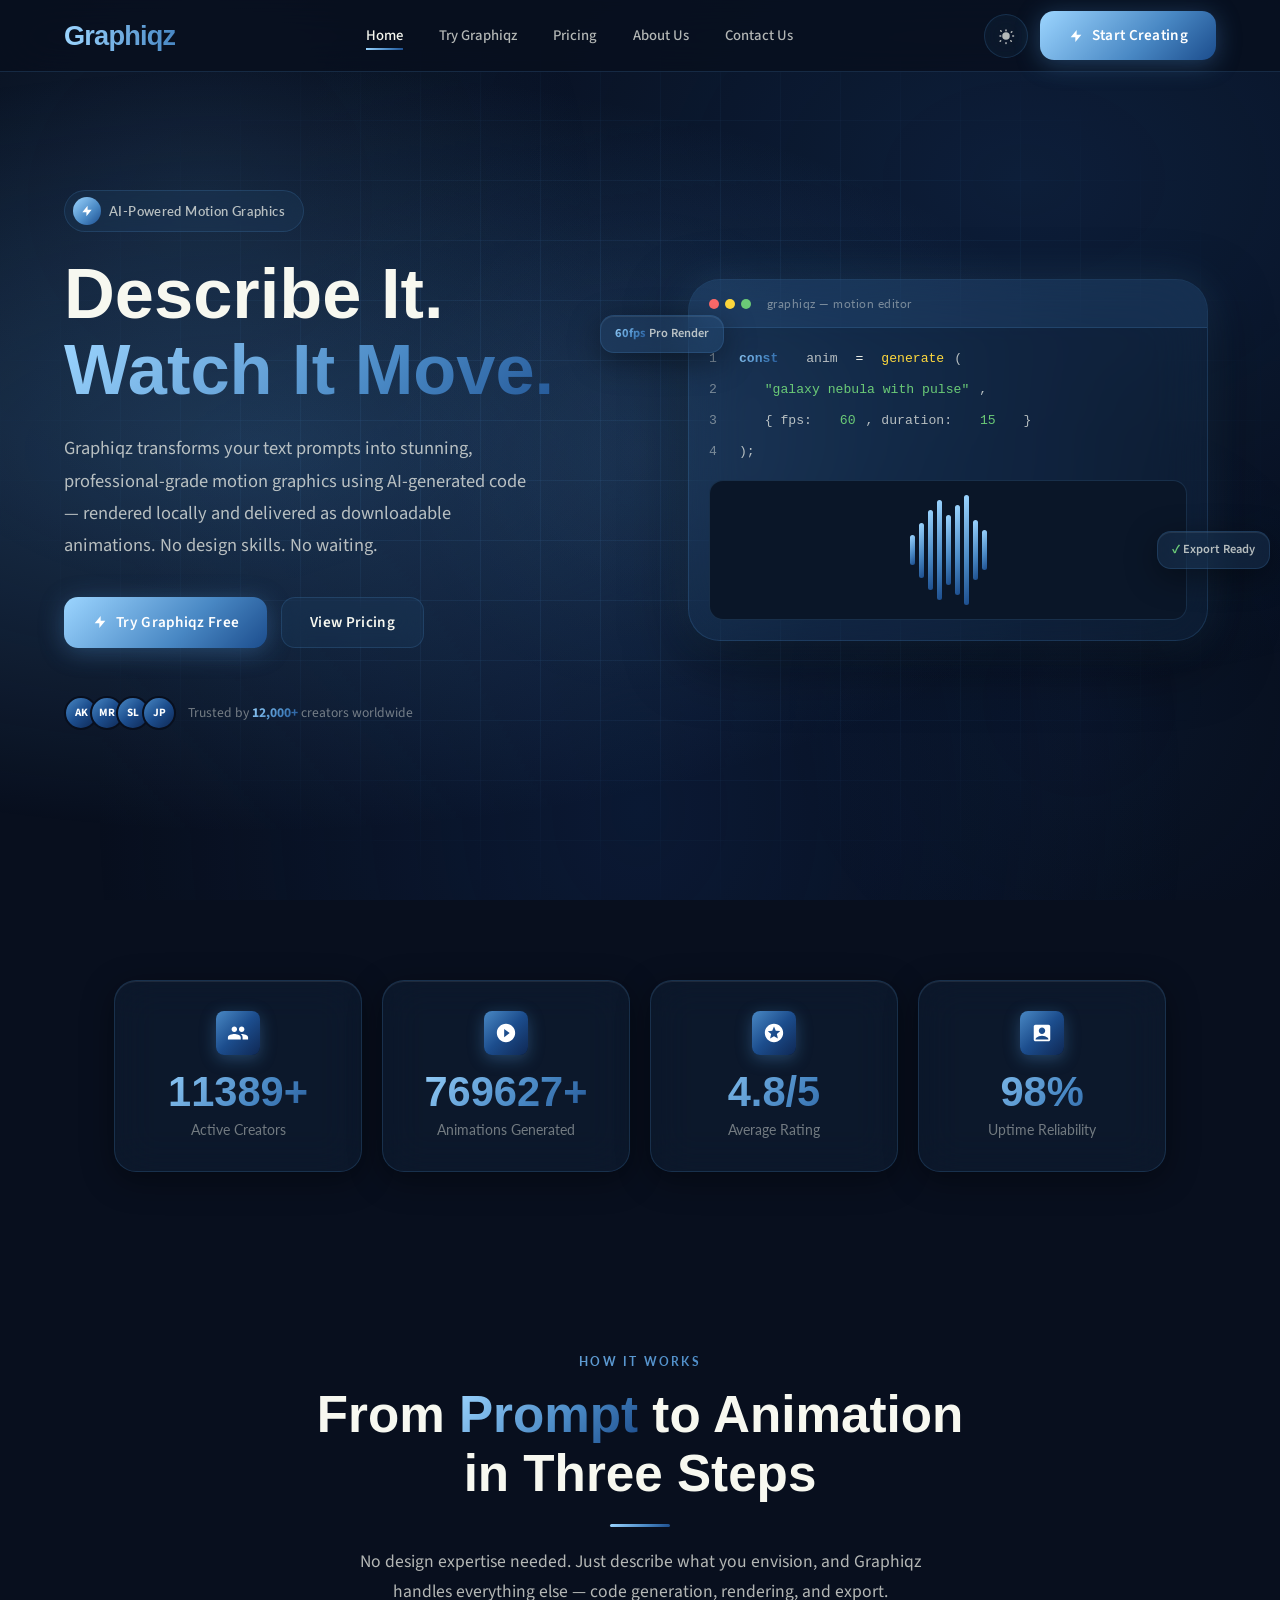
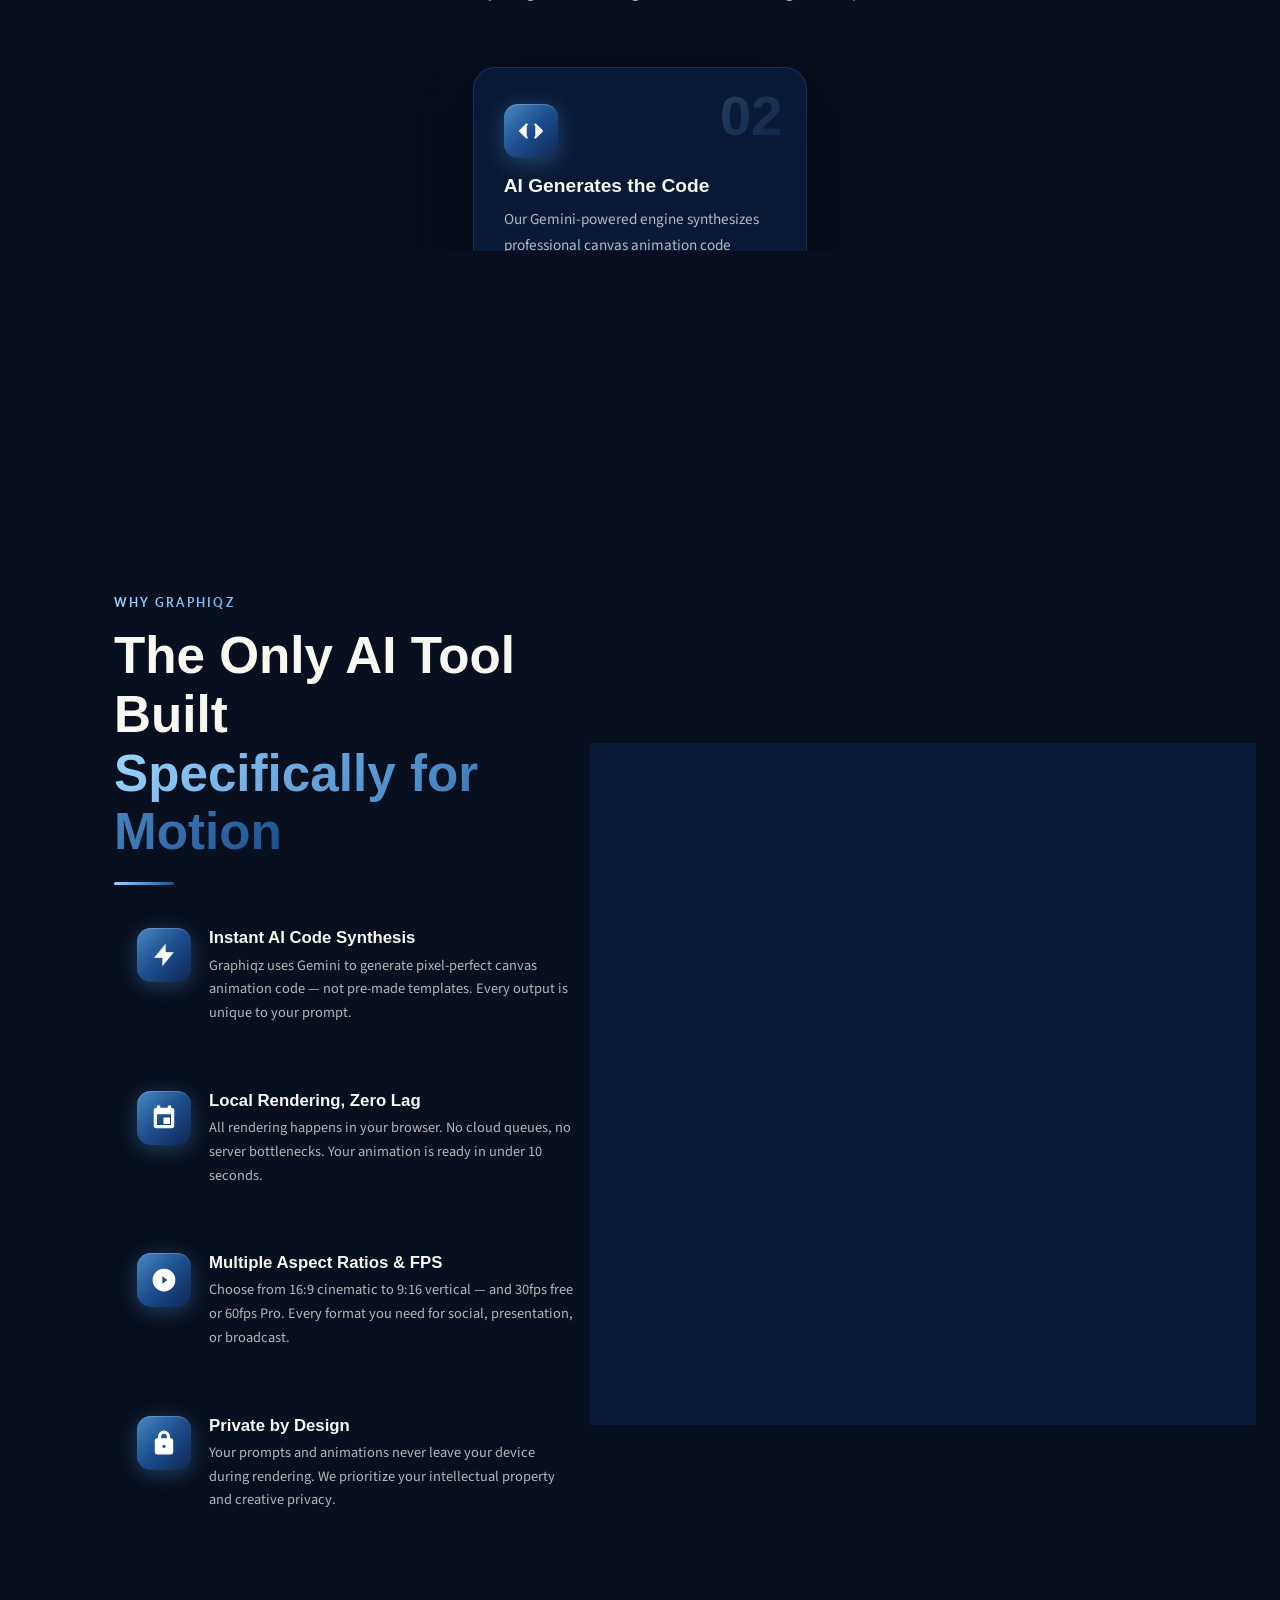
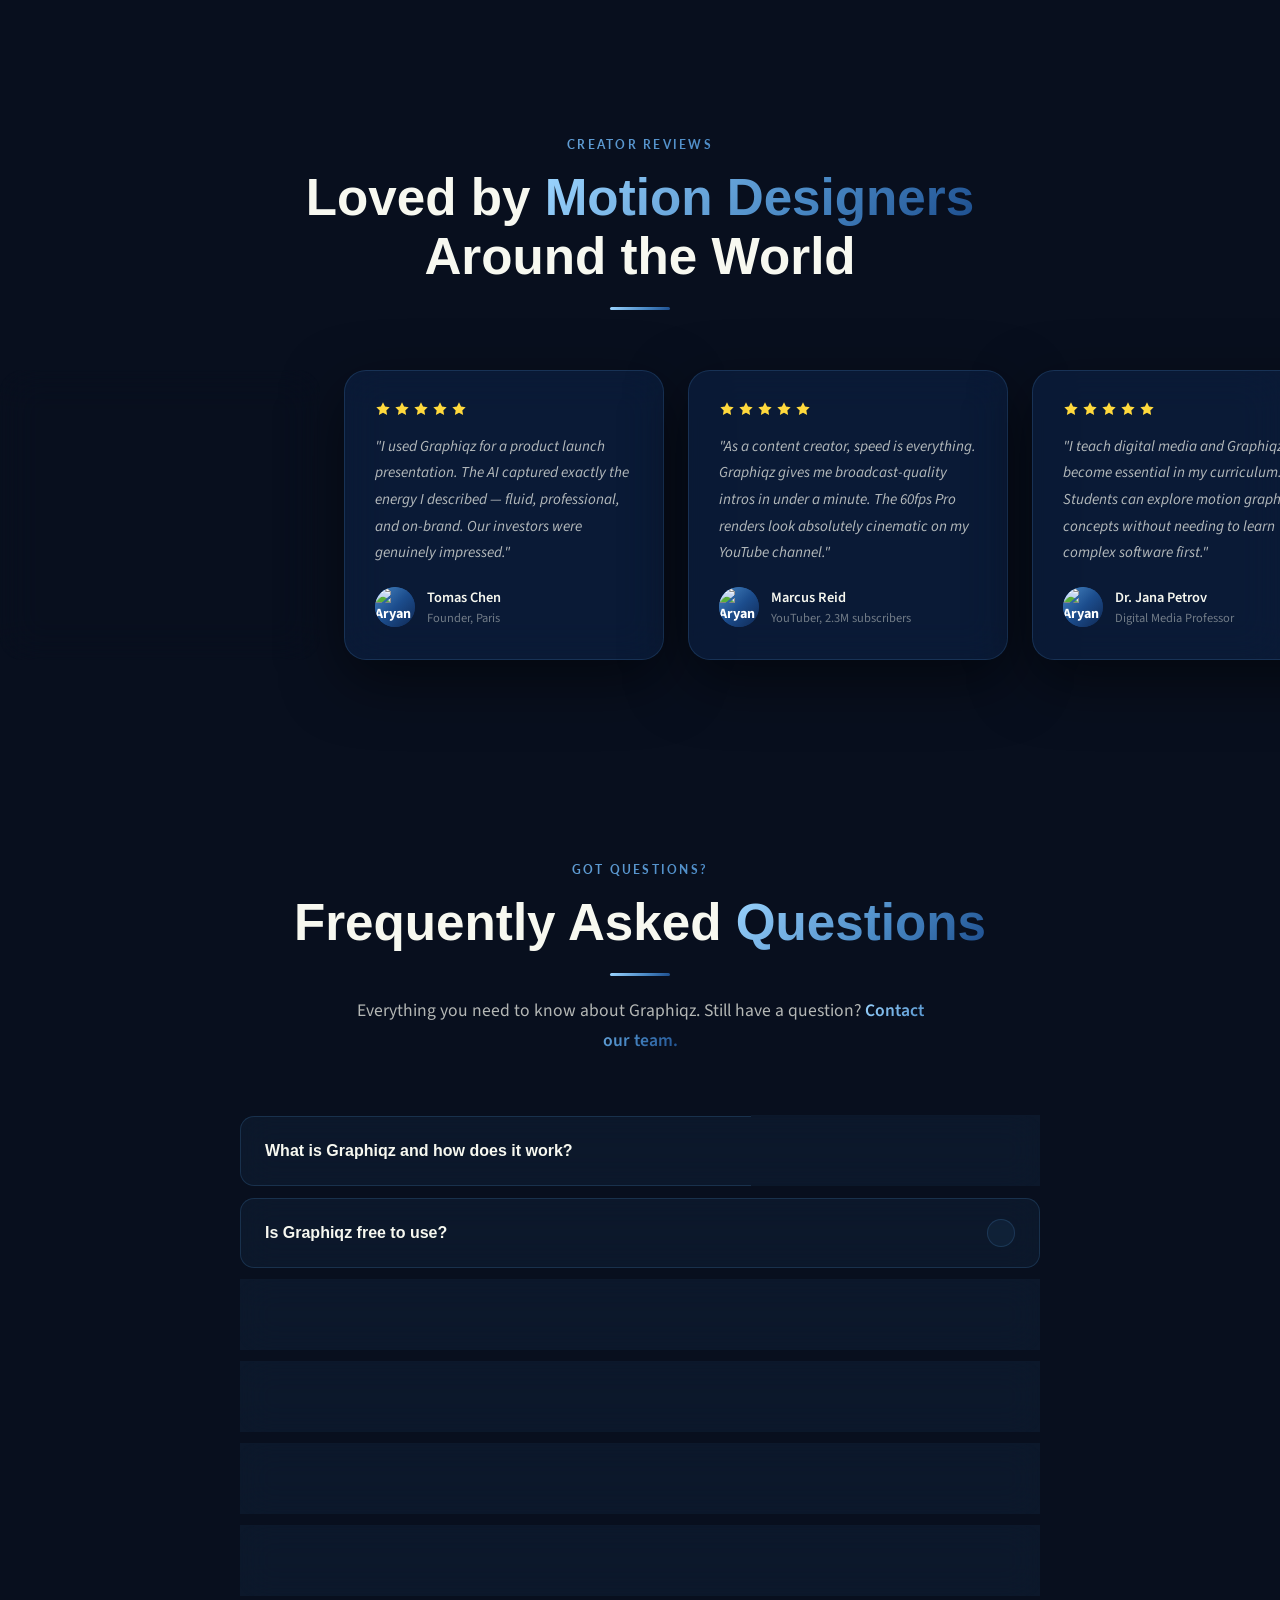
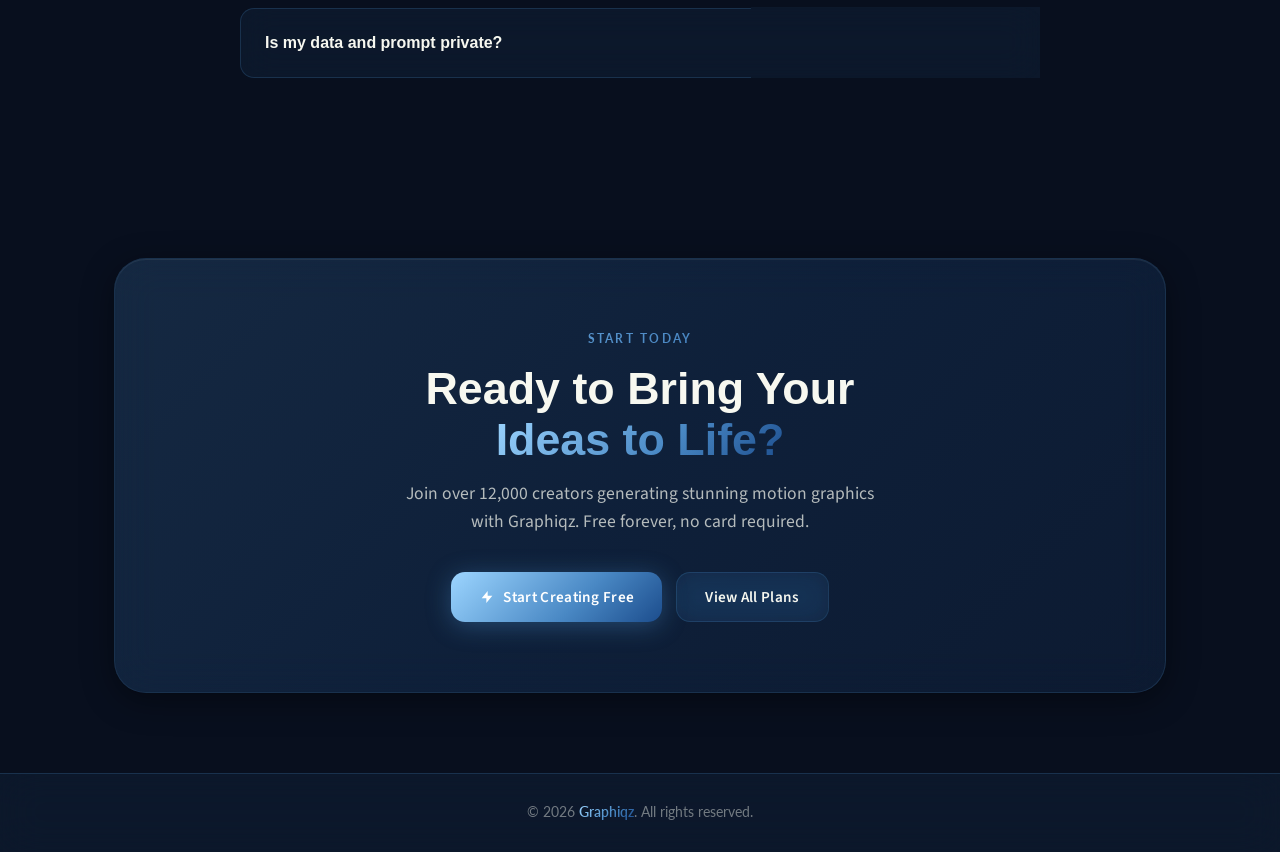
==== index.html @ 0b5e81dc "sa" ====
<!DOCTYPE html>
<html lang="en" data-theme="dark">
<head>
  <meta charset="UTF-8" />
  <meta name="viewport" content="width=device-width, initial-scale=1.0" />
  <meta http-equiv="X-UA-Compatible" content="IE=edge" />

  <!-- ── SEO Meta ── -->
  <title>Graphiqz — AI-Powered Motion Graphics Generator | Create Stunning Animations</title>
  <meta name="description" content="Graphiqz transforms your text prompts into stunning motion graphics and animations using AI. Generate professional-quality video animations in seconds — no design skills required." />
  <meta name="keywords" content="AI motion graphics, animation generator, AI video creation, text to animation, motion graphics tool, AI animation, code-based animation, Graphiqz" />
  <meta name="author" content="Graphiqz" />
  <meta name="robots" content="index, follow" />
  <link rel="canonical" href="https://graphiqz.ai/" />

  <!-- ── Open Graph ── -->
  <meta property="og:type" content="website" />
  <meta property="og:url" content="https://graphiqz.ai/" />
  <meta property="og:title" content="Graphiqz — AI Motion Graphics Generator" />
  <meta property="og:description" content="Transform text prompts into stunning motion graphics and animations powered by AI. Professional quality in seconds." />
  <meta property="og:image" content="https://graphiqz.ai/assets/og-image.jpg" />
  <meta property="og:site_name" content="Graphiqz" />

  <!-- ── Twitter Card ── -->
  <meta name="twitter:card" content="summary_large_image" />
  <meta name="twitter:site" content="@graphiqzai" />
  <meta name="twitter:title" content="Graphiqz — AI Motion Graphics Generator" />
  <meta name="twitter:description" content="Transform text prompts into stunning motion graphics using AI." />
  <meta name="twitter:image" content="https://graphiqz.ai/assets/og-image.jpg" />

  <!-- ── Schema.org ── -->
  <script type="application/ld+json">
  {
    "@context": "https://schema.org",
    "@type": "SoftwareApplication",
    "name": "Graphiqz",
    "description": "AI-powered motion graphics and animation generator",
    "applicationCategory": "DesignApplication",
    "offers": {
      "@type": "Offer",
      "price": "0",
      "priceCurrency": "USD"
    },
    "operatingSystem": "Web Browser",
    "url": "https://graphiqz.ai"
  }
  </script>

  <!-- ── Favicon ── -->
  <link rel="icon" type="image/svg+xml" href="data:image/svg+xml,<svg xmlns='http://www.w3.org/2000/svg' viewBox='0 0 32 32'><defs><linearGradient id='g' x1='0' y1='0' x2='1' y2='1'><stop offset='0%25' stop-color='%239CD5FF'/><stop offset='100%25' stop-color='%234988C4'/></linearGradient></defs><rect width='32' height='32' rx='8' fill='url(%23g)'/><text x='16' y='22' text-anchor='middle' font-size='18' fill='white' font-weight='bold'>G</text></svg>" />

  <!-- ── Styles ── -->
  <link rel="stylesheet" href="global.css" />
  <link rel="stylesheet" href="home.css" />
</head>
<body>

  <!-- Animated Background -->
  <div class="bg-mesh" aria-hidden="true">
    <div class="bg-mesh-extra"></div>
  </div>

  <!-- ════════════════════════════════════
       NAVBAR
  ════════════════════════════════════ -->
  <nav class="navbar" role="navigation" aria-label="Main navigation">
    <a href="index.html" class="logo" aria-label="Graphiqz Home">Graphiqz</a>

    <ul class="nav-links" role="list">
      <li><a href="index.html" class="active" aria-current="page">Home</a></li>
      <li><a href="pages/tool.html">Try Graphiqz</a></li>
      <li><a href="pages/pricing.html">Pricing</a></li>
      <li><a href="pages/about.html">About Us</a></li>
      <li><a href="pages/contact.html">Contact Us</a></li>
    </ul>

    <div class="nav-actions">
      <button class="theme-toggle" aria-label="Toggle dark/light theme">
        <svg class="theme-icon-sun" xmlns="http://www.w3.org/2000/svg" viewBox="0 0 24 24"><path d="M12 17a5 5 0 1 0 0-10 5 5 0 0 0 0 10zm0-14a1 1 0 0 1 1 1v1a1 1 0 0 1-2 0V4a1 1 0 0 1 1-1zm0 17a1 1 0 0 1 1 1v1a1 1 0 0 1-2 0v-1a1 1 0 0 1 1-1zM4.22 5.64a1 1 0 0 1 1.42-1.42l.7.71a1 1 0 0 1-1.41 1.41l-.71-.7zM17.66 19.07a1 1 0 1 1 1.41-1.41l.71.7a1 1 0 0 1-1.42 1.42l-.7-.71zM3 12a1 1 0 0 1 1-1h1a1 1 0 0 1 0 2H4a1 1 0 0 1-1-1zm17 0a1 1 0 0 1 1-1h1a1 1 0 0 1 0 2h-1a1 1 0 0 1-1-1zM5.64 19.07l-.7.71a1 1 0 0 1-1.42-1.42l.71-.7a1 1 0 0 1 1.41 1.41zM19.07 5.64a1 1 0 1 1 1.41 1.41l-.7.71a1 1 0 0 1-1.42-1.42l.71-.7z"/></svg>
        <svg class="theme-icon-moon" style="display:none" xmlns="http://www.w3.org/2000/svg" viewBox="0 0 24 24"><path d="M21 12.79A9 9 0 1 1 11.21 3 7 7 0 0 0 21 12.79z"/></svg>
      </button>
      <a href="pages/tool.html" class="btn btn-primary">
        <svg xmlns="http://www.w3.org/2000/svg" viewBox="0 0 24 24" width="16" height="16" fill="white"><path d="M13 10V3L4 14h7v7l9-11h-7z"/></svg>
        Start Creating
      </a>
      
      <button class="menu-toggle" aria-label="Open menu" aria-expanded="false">
        <span></span><span></span><span></span>
      </button>
    </div>
  </nav>

  <!-- Mobile Nav -->
  <div class="mobile-nav" role="navigation" aria-label="Mobile navigation">
    <a href="index.html">Home</a>
    <a href="tool.html">Try Graphiqz</a>
    <a href="pricing.html">Pricing</a>
    <a href="about.html">About Us</a>
    <a href="contact.html">Contact Us</a>
    <a href="tool.html" class="btn btn-primary" style="margin-top:8px;justify-content:center;">Start Creating Free</a>
  </div>

  <!-- ════════════════════════════════════
       HERO SECTION
  ════════════════════════════════════ -->
  <section class="hero" aria-label="Hero section">
    <div class="hero-bg" aria-hidden="true"></div>
    <div class="hero-grid-lines" aria-hidden="true"></div>

    <div class="hero-content">
      <!-- Left: Copy -->
      <div class="hero-text">
        <div class="hero-badge fade-in">
          <span class="dot">
            <svg xmlns="http://www.w3.org/2000/svg" viewBox="0 0 24 24"><path d="M13 10V3L4 14h7v7l9-11h-7z"/></svg>
          </span>
          AI-Powered Motion Graphics
        </div>

        <h1 class="hero-title fade-up">
          Describe It.
          <span class="line-highlight">Watch It Move.</span>
        </h1>

        <p class="hero-desc fade-up delay-1">
          Graphiqz transforms your text prompts into stunning, professional-grade motion graphics using AI-generated code — rendered locally and delivered as downloadable animations. No design skills. No waiting.
        </p>

        <div class="hero-actions fade-up delay-2">
          <a href="tool.html" class="btn btn-primary">
            <svg xmlns="http://www.w3.org/2000/svg" viewBox="0 0 24 24" width="16" height="16" fill="white"><path d="M13 10V3L4 14h7v7l9-11h-7z"/></svg>
            Try Graphiqz Free
          </a>
          <a href="pricing.html" class="btn btn-secondary">View Pricing</a>
        </div>

        <div class="hero-trust fade-up delay-3">
          <div class="hero-avatars" aria-label="User avatars">
            <div class="hero-avatar">AK</div>
            <div class="hero-avatar">MR</div>
            <div class="hero-avatar">SL</div>
            <div class="hero-avatar">JP</div>
          </div>
          <p class="hero-trust-text">Trusted by <strong>12,000+</strong> creators worldwide</p>
        </div>
      </div>

      <!-- Right: Mockup -->
      <div class="hero-visual fade-right delay-2" aria-hidden="true">
        <div class="hero-mockup glass">
          <div class="mockup-header">
            <div class="mockup-dots">
              <div class="mockup-dot"></div>
              <div class="mockup-dot"></div>
              <div class="mockup-dot"></div>
            </div>
            <span class="mockup-title">graphiqz — motion editor</span>
          </div>
          <div class="mockup-body">
            <div class="mockup-code-line">
              <span class="code-num">1</span>
              <span class="code-kw">const</span>&nbsp;<span class="code-var">anim</span>&nbsp;=&nbsp;<span class="code-fn">generate</span><span class="code-var">(</span>
            </div>
            <div class="mockup-code-line">
              <span class="code-num">2</span>&nbsp;&nbsp;<span class="code-str">"galaxy nebula with pulse"</span><span class="code-var">,</span>
            </div>
            <div class="mockup-code-line">
              <span class="code-num">3</span>&nbsp;&nbsp;<span class="code-var">{ fps:</span>&nbsp;<span class="code-str">60</span><span class="code-var">, duration:</span>&nbsp;<span class="code-str">15</span>&nbsp;<span class="code-var">}</span>
            </div>
            <div class="mockup-code-line">
              <span class="code-num">4</span>
              <span class="code-var">);</span>
            </div>
            <div class="mockup-preview">
              <div class="mockup-wave">
                <div class="wave-bar"></div>
                <div class="wave-bar"></div>
                <div class="wave-bar"></div>
                <div class="wave-bar"></div>
                <div class="wave-bar"></div>
                <div class="wave-bar"></div>
                <div class="wave-bar"></div>
                <div class="wave-bar"></div>
                <div class="wave-bar"></div>
              </div>
            </div>
          </div>
        </div>

        <!-- Floating chips -->
        <div class="hero-float-chips">
          <div class="float-chip float-chip-1">
            <span style="background:var(--grad-accent);-webkit-background-clip:text;-webkit-text-fill-color:transparent;background-clip:text;font-weight:700;">60fps</span> Pro Render
          </div>
          <div class="float-chip float-chip-2">
            <span style="color:#6bcb77;font-weight:700;">&#10003;</span> Export Ready
          </div>
        </div>
      </div>
    </div>
  </section>

  <!-- ════════════════════════════════════
       ANALYTICS / STATS
  ════════════════════════════════════ -->
  <section class="analytics-section" aria-label="Platform statistics">
    <div class="container">
      <div class="analytics-grid">
        <div class="stat-card glass fade-up">
          <div class="stat-icon">
            <svg xmlns="http://www.w3.org/2000/svg" viewBox="0 0 24 24"><path d="M16 11c1.66 0 2.99-1.34 2.99-3S17.66 5 16 5c-1.66 0-3 1.34-3 3s1.34 3 3 3zm-8 0c1.66 0 2.99-1.34 2.99-3S9.66 5 8 5C6.34 5 5 6.34 5 8s1.34 3 3 3zm0 2c-2.33 0-7 1.17-7 3.5V19h14v-2.5c0-2.33-4.67-3.5-7-3.5zm8 0c-.29 0-.62.02-.97.05 1.16.84 1.97 1.97 1.97 3.45V19h6v-2.5c0-2.33-4.67-3.5-7-3.5z"/></svg>
          </div>
          <div class="stat-number" data-count="12000" data-suffix="+" data-duration="2200">0</div>
          <div class="stat-label">Active Creators</div>
        </div>

        <div class="stat-card glass fade-up delay-1">
          <div class="stat-icon">
            <svg xmlns="http://www.w3.org/2000/svg" viewBox="0 0 24 24"><path d="M12 2C6.48 2 2 6.48 2 12s4.48 10 10 10 10-4.48 10-10S17.52 2 12 2zm-2 14.5v-9l6 4.5-6 4.5z"/></svg>
          </div>
          <div class="stat-number" data-count="840000" data-suffix="+" data-duration="2500">0</div>
          <div class="stat-label">Animations Generated</div>
        </div>

        <div class="stat-card glass fade-up delay-2">
          <div class="stat-icon">
            <svg xmlns="http://www.w3.org/2000/svg" viewBox="0 0 24 24"><path d="M11.99 2C6.47 2 2 6.48 2 12s4.47 10 9.99 10C17.52 22 22 17.52 22 12S17.52 2 11.99 2zm4.24 16L12 15.45 7.77 18l1.12-4.81-3.73-3.23 4.92-.42L12 5l1.92 4.53 4.92.42-3.73 3.23L16.23 18z"/></svg>
          </div>
          <div class="stat-number" data-count="4.9" data-suffix="/5" data-decimals="1" data-duration="1800">0</div>
          <div class="stat-label">Average Rating</div>
        </div>

        <div class="stat-card glass fade-up delay-3">
          <div class="stat-icon">
            <svg xmlns="http://www.w3.org/2000/svg" viewBox="0 0 24 24"><path d="M19 3H5c-1.1 0-2 .9-2 2v14c0 1.1.9 2 2 2h14c1.1 0 2-.9 2-2V5c0-1.1-.9-2-2-2zm-7 3c1.93 0 3.5 1.57 3.5 3.5S13.93 13 12 13s-3.5-1.57-3.5-3.5S10.07 6 12 6zm7 13H5v-.23c0-.62.28-1.2.76-1.58C7.47 15.82 9.64 15 12 15s4.53.82 6.24 2.19c.48.38.76.97.76 1.58V19z"/></svg>
          </div>
          <div class="stat-number" data-count="99" data-suffix="%" data-duration="1600">0</div>
          <div class="stat-label">Uptime Reliability</div>
        </div>
      </div>
    </div>
  </section>

  <!-- ════════════════════════════════════
       WHAT TO EXPECT
  ════════════════════════════════════ -->
  <section class="expect-section" aria-labelledby="expect-heading">
    <div class="container">
      <div class="text-center">
        <span class="section-label">How It Works</span>
        <h2 class="section-title fade-up" id="expect-heading">
          From <span class="gradient-text">Prompt</span> to Animation<br />in Three Steps
        </h2>
        <div class="grad-divider"></div>
        <p class="section-subtitle fade-up delay-1">No design expertise needed. Just describe what you envision, and Graphiqz handles everything else — code generation, rendering, and export.</p>
      </div>

      <div class="expect-grid">
        <div class="glass-card expect-card fade-up delay-1">
          <div class="icon-box">
            <svg xmlns="http://www.w3.org/2000/svg" viewBox="0 0 24 24" fill="none" stroke="white" stroke-width="2" stroke-linecap="round" stroke-linejoin="round"><path d="M12 20h9"/><path d="M16.5 3.5a2.121 2.121 0 0 1 3 3L7 19l-4 1 1-4L16.5 3.5z"/></svg>
          </div>
          <div class="expect-step">01</div>
          <h3>Describe Your Vision</h3>
          <p>Type a natural-language prompt describing the motion graphic you want. Be as creative or specific as you like — our AI understands nuance, style, and intent.</p>
        </div>

        <div class="glass-card expect-card fade-up delay-2">
          <div class="icon-box">
            <svg xmlns="http://www.w3.org/2000/svg" viewBox="0 0 24 24" fill="none" stroke="white" stroke-width="2" stroke-linecap="round" stroke-linejoin="round"><polyline points="16 18 22 12 16 6"/><polyline points="8 6 2 12 8 18"/></svg>
          </div>
          <div class="expect-step">02</div>
          <h3>AI Generates the Code</h3>
          <p>Our Gemini-powered engine synthesizes professional canvas animation code tailored to your exact prompt — then renders it live in your browser, no uploads required.</p>
        </div>

        <div class="glass-card expect-card fade-up delay-3">
          <div class="icon-box">
            <svg xmlns="http://www.w3.org/2000/svg" viewBox="0 0 24 24" fill="none" stroke="white" stroke-width="2" stroke-linecap="round" stroke-linejoin="round"><path d="M21 15v4a2 2 0 0 1-2 2H5a2 2 0 0 1-2-2v-4"/><polyline points="7 10 12 15 17 10"/><line x1="12" y1="15" x2="12" y2="3"/></svg>
          </div>
          <div class="expect-step">03</div>
          <h3>Preview, Refine & Download</h3>
          <p>Instantly preview your animation in the built-in viewer. Tweak your prompt and regenerate until it's perfect — then download your animation file in seconds.</p>
        </div>
      </div>
    </div>
  </section>

  <!-- ════════════════════════════════════
       WHY CHOOSE US
  ════════════════════════════════════ -->
  <section class="why-section" aria-labelledby="why-heading">
    <div class="container">
      <div class="why-layout">
        <div>
          <span class="section-label">Why Graphiqz</span>
          <h2 class="section-title fade-left" id="why-heading">
            The Only AI Tool Built<br /><span class="gradient-text">Specifically for Motion</span>
          </h2>
          <div class="grad-divider"></div>

          <div class="why-features">
            <div class="why-feature fade-left delay-1">
              <div class="icon-box" style="min-width:54px;">
                <svg xmlns="http://www.w3.org/2000/svg" viewBox="0 0 24 24"><path fill="white" d="M13 10V3L4 14h7v7l9-11h-7z"/></svg>
              </div>
              <div class="why-feature-text">
                <h4>Instant AI Code Synthesis</h4>
                <p>Graphiqz uses Gemini to generate pixel-perfect canvas animation code — not pre-made templates. Every output is unique to your prompt.</p>
              </div>
            </div>

            <div class="why-feature fade-left delay-2">
              <div class="icon-box" style="min-width:54px;">
                <svg xmlns="http://www.w3.org/2000/svg" viewBox="0 0 24 24"><path fill="white" d="M17 12h-5v5h5v-5zM16 1v2H8V1H6v2H5c-1.11 0-1.99.9-1.99 2L3 19c0 1.1.89 2 2 2h14c1.1 0 2-.9 2-2V5c0-1.1-.9-2-2-2h-1V1h-2zm3 18H5V8h14v11z"/></svg>
              </div>
              <div class="why-feature-text">
                <h4>Local Rendering, Zero Lag</h4>
                <p>All rendering happens in your browser. No cloud queues, no server bottlenecks. Your animation is ready in under 10 seconds.</p>
              </div>
            </div>

            <div class="why-feature fade-left delay-3">
              <div class="icon-box" style="min-width:54px;">
                <svg xmlns="http://www.w3.org/2000/svg" viewBox="0 0 24 24"><path fill="white" d="M12 2C6.48 2 2 6.48 2 12s4.48 10 10 10 10-4.48 10-10S17.52 2 12 2zm-2 14.5v-9l6 4.5-6 4.5z"/></svg>
              </div>
              <div class="why-feature-text">
                <h4>Multiple Aspect Ratios & FPS</h4>
                <p>Choose from 16:9 cinematic to 9:16 vertical — and 30fps free or 60fps Pro. Every format you need for social, presentation, or broadcast.</p>
              </div>
            </div>

            <div class="why-feature fade-left delay-4">
              <div class="icon-box" style="min-width:54px;">
                <svg xmlns="http://www.w3.org/2000/svg" viewBox="0 0 24 24"><path fill="white" d="M18 8h-1V6c0-2.76-2.24-5-5-5S7 3.24 7 6v2H6c-1.1 0-2 .9-2 2v10c0 1.1.9 2 2 2h12c1.1 0 2-.9 2-2V10c0-1.1-.9-2-2-2zm-6 9c-1.1 0-2-.9-2-2s.9-2 2-2 2 .9 2 2-.9 2-2 2zm3.1-9H8.9V6c0-1.71 1.39-3.1 3.1-3.1 1.71 0 3.1 1.39 3.1 3.1v2z"/></svg>
              </div>
              <div class="why-feature-text">
                <h4>Private by Design</h4>
                <p>Your prompts and animations never leave your device during rendering. We prioritize your intellectual property and creative privacy.</p>
              </div>
            </div>
          </div>
        </div>

        <div class="why-visual fade-right delay-2">
          <div class="glass-card why-big-card">
            <div class="why-big-icon">
              <svg xmlns="http://www.w3.org/2000/svg" viewBox="0 0 24 24"><path fill="white" d="M12 2C6.48 2 2 6.48 2 12s4.48 10 10 10 10-4.48 10-10S17.52 2 12 2zm-2 14.5v-9l6 4.5-6 4.5z"/></svg>
            </div>
            <h3>Production-Grade Output</h3>
            <p>Every animation Graphiqz generates is smooth, optimized, and ready to present, publish, or embed — no post-processing required.</p>
            <div style="display:flex;flex-direction:column;gap:12px;text-align:left;">
              <div style="display:flex;align-items:center;gap:10px;padding:12px;background:var(--bg-glass);border-radius:10px;border:1px solid var(--border-glass);">
                <div style="width:8px;height:8px;border-radius:50%;background:#6bcb77;flex-shrink:0;box-shadow:0 0 8px #6bcb77;"></div>
                <span style="font-size:0.88rem;color:var(--text-secondary);">Canvas API · WebGL · SVG-ready output</span>
              </div>
              <div style="display:flex;align-items:center;gap:10px;padding:12px;background:var(--bg-glass);border-radius:10px;border:1px solid var(--border-glass);">
                <div style="width:8px;height:8px;border-radius:50%;background:#6bcb77;flex-shrink:0;box-shadow:0 0 8px #6bcb77;"></div>
                <span style="font-size:0.88rem;color:var(--text-secondary);">30fps free · 60fps Pro · up to 15s duration</span>
              </div>
              <div style="display:flex;align-items:center;gap:10px;padding:12px;background:var(--bg-glass);border-radius:10px;border:1px solid var(--border-glass);">
                <div style="width:8px;height:8px;border-radius:50%;background:#6bcb77;flex-shrink:0;box-shadow:0 0 8px #6bcb77;"></div>
                <span style="font-size:0.88rem;color:var(--text-secondary);">5 aspect ratios · instant download</span>
              </div>
            </div>
          </div>
        </div>
      </div>
    </div>
  </section>

  <!-- ════════════════════════════════════
       TESTIMONIALS
  ════════════════════════════════════ -->
  <section class="testimonials-section" aria-labelledby="test-heading">
    <div class="container">
      <div class="text-center">
        <span class="section-label">Creator Reviews</span>
        <h2 class="section-title fade-up" id="test-heading">
          Loved by <span class="gradient-text">Motion Designers</span><br />Around the World
        </h2>
        <div class="grad-divider"></div>
      </div>
    </div>

    <div class="testimonials-track" role="list">
      <!-- Card 1 -->
      <article class="glass-card testimonial-card" role="listitem">
        <div class="testimonial-stars" aria-label="5 out of 5 stars">
          <svg viewBox="0 0 24 24"><path d="M12 2l3.09 6.26L22 9.27l-5 4.87 1.18 6.88L12 17.77l-6.18 3.25L7 14.14 2 9.27l6.91-1.01L12 2z"/></svg>
          <svg viewBox="0 0 24 24"><path d="M12 2l3.09 6.26L22 9.27l-5 4.87 1.18 6.88L12 17.77l-6.18 3.25L7 14.14 2 9.27l6.91-1.01L12 2z"/></svg>
          <svg viewBox="0 0 24 24"><path d="M12 2l3.09 6.26L22 9.27l-5 4.87 1.18 6.88L12 17.77l-6.18 3.25L7 14.14 2 9.27l6.91-1.01L12 2z"/></svg>
          <svg viewBox="0 0 24 24"><path d="M12 2l3.09 6.26L22 9.27l-5 4.87 1.18 6.88L12 17.77l-6.18 3.25L7 14.14 2 9.27l6.91-1.01L12 2z"/></svg>
          <svg viewBox="0 0 24 24"><path d="M12 2l3.09 6.26L22 9.27l-5 4.87 1.18 6.88L12 17.77l-6.18 3.25L7 14.14 2 9.27l6.91-1.01L12 2z"/></svg>
        </div>
        <p class="testimonial-text">"Graphiqz completely changed my workflow. What used to take me 2 hours in After Effects now takes under 60 seconds. The output quality is genuinely impressive for AI-generated content."</p>
        <div class="testimonial-author">
          <div class="author-avatar"><div class="author-avatar">
  <img src="https://i.pravatar.cc/150?img=11" alt="Aryan">
</div></div>
          <div>
            <div class="author-name">Aryan Kapoor</div>
            <div class="author-role">Motion Designer, Mumbai</div>
          </div>
        </div>
      </article>

      <!-- Card 2 -->
      <article class="glass-card testimonial-card" role="listitem">
        <div class="testimonial-stars" aria-label="5 out of 5 stars">
          <svg viewBox="0 0 24 24"><path d="M12 2l3.09 6.26L22 9.27l-5 4.87 1.18 6.88L12 17.77l-6.18 3.25L7 14.14 2 9.27l6.91-1.01L12 2z"/></svg>
          <svg viewBox="0 0 24 24"><path d="M12 2l3.09 6.26L22 9.27l-5 4.87 1.18 6.88L12 17.77l-6.18 3.25L7 14.14 2 9.27l6.91-1.01L12 2z"/></svg>
          <svg viewBox="0 0 24 24"><path d="M12 2l3.09 6.26L22 9.27l-5 4.87 1.18 6.88L12 17.77l-6.18 3.25L7 14.14 2 9.27l6.91-1.01L12 2z"/></svg>
          <svg viewBox="0 0 24 24"><path d="M12 2l3.09 6.26L22 9.27l-5 4.87 1.18 6.88L12 17.77l-6.18 3.25L7 14.14 2 9.27l6.91-1.01L12 2z"/></svg>
          <svg viewBox="0 0 24 24"><path d="M12 2l3.09 6.26L22 9.27l-5 4.87 1.18 6.88L12 17.77l-6.18 3.25L7 14.14 2 9.27l6.91-1.01L12 2z"/></svg>
        </div>
        <p class="testimonial-text">"I used Graphiqz for a product launch presentation. The AI captured exactly the energy I described — fluid, professional, and on-brand. Our investors were genuinely impressed."</p>
        <div class="testimonial-author">
          <div class="author-avatar"><div class="author-avatar">
  <img src="https://i.pravatar.cc/150?img=15" alt="Aryan">
</div></div>
          <div>
            <div class="author-name">Tomas Chen</div>
            <div class="author-role">Founder, Paris</div>
          </div>
        </div>
      </article>

      <!-- Card 3 -->
      <article class="glass-card testimonial-card" role="listitem">
        <div class="testimonial-stars" aria-label="5 out of 5 stars">
          <svg viewBox="0 0 24 24"><path d="M12 2l3.09 6.26L22 9.27l-5 4.87 1.18 6.88L12 17.77l-6.18 3.25L7 14.14 2 9.27l6.91-1.01L12 2z"/></svg>
          <svg viewBox="0 0 24 24"><path d="M12 2l3.09 6.26L22 9.27l-5 4.87 1.18 6.88L12 17.77l-6.18 3.25L7 14.14 2 9.27l6.91-1.01L12 2z"/></svg>
          <svg viewBox="0 0 24 24"><path d="M12 2l3.09 6.26L22 9.27l-5 4.87 1.18 6.88L12 17.77l-6.18 3.25L7 14.14 2 9.27l6.91-1.01L12 2z"/></svg>
          <svg viewBox="0 0 24 24"><path d="M12 2l3.09 6.26L22 9.27l-5 4.87 1.18 6.88L12 17.77l-6.18 3.25L7 14.14 2 9.27l6.91-1.01L12 2z"/></svg>
          <svg viewBox="0 0 24 24"><path d="M12 2l3.09 6.26L22 9.27l-5 4.87 1.18 6.88L12 17.77l-6.18 3.25L7 14.14 2 9.27l6.91-1.01L12 2z"/></svg>
        </div>
        <p class="testimonial-text">"As a content creator, speed is everything. Graphiqz gives me broadcast-quality intros in under a minute. The 60fps Pro renders look absolutely cinematic on my YouTube channel."</p>
        <div class="testimonial-author">
          <div class="author-avatar"><div class="author-avatar">
  <img src="https://i.pravatar.cc/150?img=18" alt="Aryan">
</div></div>
          <div>
            <div class="author-name">Marcus Reid</div>
            <div class="author-role">YouTuber, 2.3M subscribers</div>
          </div>
        </div>
      </article>

      <!-- Card 4 -->
      <article class="glass-card testimonial-card" role="listitem">
        <div class="testimonial-stars" aria-label="4 out of 5 stars">
          <svg viewBox="0 0 24 24"><path d="M12 2l3.09 6.26L22 9.27l-5 4.87 1.18 6.88L12 17.77l-6.18 3.25L7 14.14 2 9.27l6.91-1.01L12 2z"/></svg>
          <svg viewBox="0 0 24 24"><path d="M12 2l3.09 6.26L22 9.27l-5 4.87 1.18 6.88L12 17.77l-6.18 3.25L7 14.14 2 9.27l6.91-1.01L12 2z"/></svg>
          <svg viewBox="0 0 24 24"><path d="M12 2l3.09 6.26L22 9.27l-5 4.87 1.18 6.88L12 17.77l-6.18 3.25L7 14.14 2 9.27l6.91-1.01L12 2z"/></svg>
          <svg viewBox="0 0 24 24"><path d="M12 2l3.09 6.26L22 9.27l-5 4.87 1.18 6.88L12 17.77l-6.18 3.25L7 14.14 2 9.27l6.91-1.01L12 2z"/></svg>
          <svg viewBox="0 0 24 24"><path d="M12 2l3.09 6.26L22 9.27l-5 4.87 1.18 6.88L12 17.77l-6.18 3.25L7 14.14 2 9.27l6.91-1.01L12 2z"/></svg>
        </div>
        <p class="testimonial-text">"I teach digital media and Graphiqz has become essential in my curriculum. Students can explore motion graphics concepts without needing to learn complex software first."</p>
        <div class="testimonial-author">
          <div class="author-avatar"><div class="author-avatar">
  <img src="https://i.pravatar.cc/150?img=30" alt="Aryan">
</div></div>
          <div>
            <div class="author-name">Dr. Jana Petrov</div>
            <div class="author-role">Digital Media Professor</div>
          </div>
        </div>
      </article>

      <!-- Card 5 -->
      <article class="glass-card testimonial-card" role="listitem">
        <div class="testimonial-stars" aria-label="5 out of 5 stars">
          <svg viewBox="0 0 24 24"><path d="M12 2l3.09 6.26L22 9.27l-5 4.87 1.18 6.88L12 17.77l-6.18 3.25L7 14.14 2 9.27l6.91-1.01L12 2z"/></svg>
          <svg viewBox="0 0 24 24"><path d="M12 2l3.09 6.26L22 9.27l-5 4.87 1.18 6.88L12 17.77l-6.18 3.25L7 14.14 2 9.27l6.91-1.01L12 2z"/></svg>
          <svg viewBox="0 0 24 24"><path d="M12 2l3.09 6.26L22 9.27l-5 4.87 1.18 6.88L12 17.77l-6.18 3.25L7 14.14 2 9.27l6.91-1.01L12 2z"/></svg>
          <svg viewBox="0 0 24 24"><path d="M12 2l3.09 6.26L22 9.27l-5 4.87 1.18 6.88L12 17.77l-6.18 3.25L7 14.14 2 9.27l6.91-1.01L12 2z"/></svg>
          <svg viewBox="0 0 24 24"><path d="M12 2l3.09 6.26L22 9.27l-5 4.87 1.18 6.88L12 17.77l-6.18 3.25L7 14.14 2 9.27l6.91-1.01L12 2z"/></svg>
        </div>
        <p class="testimonial-text">"The free tier alone is better than most paid tools I've tried. The prompt understanding is exceptional — it gets the difference between 'smooth' and 'energetic' perfectly."</p>
        <div class="testimonial-author">
          <div class="author-avatar"><div class="author-avatar">
  <img src="https://i.pravatar.cc/150?img=26" alt="Aryan">
</div></div>
          <div>
            <div class="author-name">Sofia Laurent</div>
            <div class="author-role">Freelance Creative Director</div>
          </div>
        </div>
      </article>
    </div>
  </section>

  <!-- ════════════════════════════════════
       FAQ
  ════════════════════════════════════ -->
  <section class="faq-section" aria-labelledby="faq-heading">
    <div class="container">
      <div class="text-center">
        <span class="section-label">Got Questions?</span>
        <h2 class="section-title fade-up" id="faq-heading">
          Frequently Asked <span class="gradient-text">Questions</span>
        </h2>
        <div class="grad-divider"></div>
        <p class="section-subtitle fade-up delay-1">Everything you need to know about Graphiqz. Still have a question? <a href="pages/contact.html" style="background:var(--grad-accent);-webkit-background-clip:text;-webkit-text-fill-color:transparent;background-clip:text;font-weight:600;">Contact our team.</a></p>
      </div>

      <div class="faq-list" itemscope itemtype="https://schema.org/FAQPage">
        <div class="faq-item" itemscope itemprop="mainEntity" itemtype="https://schema.org/Question">
          <button class="faq-question" itemprop="name" aria-expanded="false">
            What is Graphiqz and how does it work?
            <span class="faq-icon"><svg xmlns="http://www.w3.org/2000/svg" viewBox="0 0 24 24"><line x1="12" y1="5" x2="12" y2="19"/><line x1="5" y1="12" x2="19" y2="12"/></svg></span>
          </button>
          <div class="faq-answer" itemscope itemprop="acceptedAnswer" itemtype="https://schema.org/Answer">
            <p itemprop="text">Graphiqz is an AI-powered motion graphics platform. You describe an animation in plain text, our system sends your prompt to Gemini AI, which generates canvas-based animation code. That code renders live in your browser — no cloud processing, no delays. You preview the result and download it instantly.</p>
          </div>
        </div>

        <div class="faq-item" itemscope itemprop="mainEntity" itemtype="https://schema.org/Question">
          <button class="faq-question" aria-expanded="false">
            Is Graphiqz free to use?
            <span class="faq-icon"><svg xmlns="http://www.w3.org/2000/svg" viewBox="0 0 24 24"><line x1="12" y1="5" x2="12" y2="19"/><line x1="5" y1="12" x2="19" y2="12"/></svg></span>
          </button>
          <div class="faq-answer">
            <p>Yes! Graphiqz has a generous free tier that includes 30fps animations, up to 5 seconds duration, and the 16:9 aspect ratio. For longer animations (up to 15 seconds), 60fps rendering, and all aspect ratios, you'll need a Pro or Studio plan. No credit card required to start.</p>
          </div>
        </div>

        <div class="faq-item" itemscope itemprop="mainEntity" itemtype="https://schema.org/Question">
          <button class="faq-question" aria-expanded="false">
            What format does the animation download in?
            <span class="faq-icon"><svg xmlns="http://www.w3.org/2000/svg" viewBox="0 0 24 24"><line x1="12" y1="5" x2="12" y2="19"/><line x1="5" y1="12" x2="19" y2="12"/></svg></span>
          </button>
          <div class="faq-answer">
            <p>Animations download as standalone HTML files that play perfectly in any modern browser. You can also screen-record them to convert to MP4, GIF, or WebM. Pro users get access to our planned direct video export feature (currently in beta) which outputs MP4 directly.</p>
          </div>
        </div>

        <div class="faq-item" itemscope itemprop="mainEntity" itemtype="https://schema.org/Question">
          <button class="faq-question" aria-expanded="false">
            Do I need coding or design experience?
            <span class="faq-icon"><svg xmlns="http://www.w3.org/2000/svg" viewBox="0 0 24 24"><line x1="12" y1="5" x2="12" y2="19"/><line x1="5" y1="12" x2="19" y2="12"/></svg></span>
          </button>
          <div class="faq-answer">
            <p>Absolutely not. Graphiqz is designed for everyone — from professional designers to complete beginners. If you can describe what you want in words, Graphiqz can create it. The AI handles all code generation and rendering automatically.</p>
          </div>
        </div>

        <div class="faq-item" itemscope itemprop="mainEntity" itemtype="https://schema.org/Question">
          <button class="faq-question" aria-expanded="false">
            Can I use the animations commercially?
            <span class="faq-icon"><svg xmlns="http://www.w3.org/2000/svg" viewBox="0 0 24 24"><line x1="12" y1="5" x2="12" y2="19"/><line x1="5" y1="12" x2="19" y2="12"/></svg></span>
          </button>
          <div class="faq-answer">
            <p>Yes. All animations generated on Graphiqz — on any plan including Free — are yours to use commercially. You own the output. Use them in YouTube videos, client presentations, social media, advertisements, or anywhere else without attribution required.</p>
          </div>
        </div>

        <div class="faq-item" itemscope itemprop="mainEntity" itemtype="https://schema.org/Question">
          <button class="faq-question" aria-expanded="false">
            How detailed should my prompt be?
            <span class="faq-icon"><svg xmlns="http://www.w3.org/2000/svg" viewBox="0 0 24 24"><line x1="12" y1="5" x2="12" y2="19"/><line x1="5" y1="12" x2="19" y2="12"/></svg></span>
          </button>
          <div class="faq-answer">
            <p>More detail generally gives better results. Mention the style (geometric, fluid, particle-based), the mood (energetic, calm, cinematic), colors, and any specific elements you want. For example: "A particle field forming into a glowing ring, pulsing in deep blues and cyan, smooth and cinematic" works much better than just "particles."</p>
          </div>
        </div>

        <div class="faq-item" itemscope itemprop="mainEntity" itemtype="https://schema.org/Question">
          <button class="faq-question" aria-expanded="false">
            Is my data and prompt private?
            <span class="faq-icon"><svg xmlns="http://www.w3.org/2000/svg" viewBox="0 0 24 24"><line x1="12" y1="5" x2="12" y2="19"/><line x1="5" y1="12" x2="19" y2="12"/></svg></span>
          </button>
          <div class="faq-answer">
            <p>Your privacy is a priority. Prompts are sent securely to the Gemini API for generation, but the rendering itself is entirely local in your browser. We do not store your prompts or animations on our servers. Your creative ideas stay with you.</p>
          </div>
        </div>
      </div>
    </div>
  </section>

  <!-- ════════════════════════════════════
       CTA STRIP
  ════════════════════════════════════ -->
  <section class="cta-section" aria-label="Call to action">
    <div class="container">
      <div class="glass cta-card fade-up">
        <span class="section-label">Start Today</span>
        <h2 class="section-title">Ready to Bring Your<br /><span class="gradient-text">Ideas to Life?</span></h2>
        <p>Join over 12,000 creators generating stunning motion graphics with Graphiqz. Free forever, no card required.</p>
        <div style="display:flex;gap:14px;justify-content:center;flex-wrap:wrap;">
          <a href="tool.html" class="btn btn-primary">
            <svg xmlns="http://www.w3.org/2000/svg" viewBox="0 0 24 24" width="16" height="16" fill="white"><path d="M13 10V3L4 14h7v7l9-11h-7z"/></svg>
            Start Creating Free
          </a>
          <a href="pricing.html" class="btn btn-secondary">View All Plans</a>
        </div>
      </div>
    </div>
  </section>

  <!-- ════════════════════════════════════
       FOOTER
  ════════════════════════════════════ -->
  <footer class="footer" role="contentinfo">
    <p>&copy; <span id="copy-year"></span> <span class="grad-copy">Graphiqz</span>. All rights reserved.</p>
  </footer>

  <!-- ── Scripts ── -->
  <script src="main.js"></script>
  <script>
    document.getElementById('copy-year').textContent = new Date().getFullYear();
  </script>
</body>
</html>
---- global.css ----
/* =========================================================
   GRAPHIQZ — Global Styles
   Dark/Light Theme | Glassmorphism | Premium Design
   ========================================================= */

@import url('https://fonts.googleapis.com/css2?family=Ranada:wght@300;400;500;600;700&family=Source+Sans+3:ital,wght@0,300;0,400;0,600;0,700;1,400&family=Lato:ital,wght@0,300;0,400;0,700;0,900;1,400&family=Bitcount+Prop+Single+Ci:wght@100..900&display=swap');

/* ─── CSS Variables ─── */
:root {
  /* Light Theme Palette */
  --lt-1: #355872;
  --lt-2: #7AAACE;
  --lt-3: #9CD5FF;
  --lt-4: #F7F8F0;

  /* Dark Theme Palette */
  --dt-1: #4988C4;
  --dt-2: #1C4D8D;
  --dt-3: #0F2854;

  /* Active Theme (defaults to dark) */
  --bg-primary: #080f1e;
  --bg-secondary: #0a1628;
  --bg-card: rgba(15, 40, 84, 0.45);
  --bg-card-hover: rgba(28, 77, 141, 0.55);
  --bg-glass: rgba(73, 136, 196, 0.08);
  --bg-glass-strong: rgba(73, 136, 196, 0.14);
  --border-glass: rgba(73, 136, 196, 0.22);
  --border-glass-hover: rgba(156, 213, 255, 0.35);

  --text-primary: #F7F8F0;
  --text-secondary: rgba(247, 248, 240, 0.72);
  --text-muted: rgba(247, 248, 240, 0.44);

  --grad-main: linear-gradient(135deg, #4988C4 0%, #1C4D8D 50%, #0F2854 100%);
  --grad-accent: linear-gradient(135deg, #9CD5FF 0%, #4988C4 60%, #1C4D8D 100%);
  --grad-glow: linear-gradient(135deg, #7AAACE 0%, #4988C4 100%);
  --grad-hero: radial-gradient(ellipse at 20% 50%, rgba(73,136,196,0.3) 0%, transparent 60%),
               radial-gradient(ellipse at 80% 20%, rgba(28,77,141,0.25) 0%, transparent 50%),
               radial-gradient(ellipse at 50% 90%, rgba(15,40,84,0.4) 0%, transparent 60%);

  --shadow-glass: 0 8px 32px rgba(0,0,0,0.4), inset 0 1px 0 rgba(255,255,255,0.08);
  --shadow-card: 0 20px 60px rgba(0,0,0,0.5);
  --shadow-glow: 0 0 40px rgba(73,136,196,0.25);
  --shadow-btn: 0 4px 24px rgba(73,136,196,0.4);

  --nav-bg: rgba(8, 15, 30, 0.82);
  --nav-blur: blur(24px);

  --radius-sm: 8px;
  --radius-md: 14px;
  --radius-lg: 22px;
  --radius-xl: 32px;

  --transition: all 0.3s cubic-bezier(0.4, 0, 0.2, 1);
  --transition-slow: all 0.6s cubic-bezier(0.4, 0, 0.2, 1);

  --font-display: 'Bitcount Prop Single Ci', 'Ranada', sans-serif;
  --font-heading: 'Ranada', sans-serif;
  --font-body: 'Source Sans 3', sans-serif;
  --font-alt: 'Lato', sans-serif;
}

/* ─── Light Theme ─── */
[data-theme="light"] {
  --bg-primary: #F7F8F0;
  --bg-secondary: #eef2f8;
  --bg-card: rgba(122, 170, 206, 0.15);
  --bg-card-hover: rgba(53, 88, 114, 0.12);
  --bg-glass: rgba(53, 88, 114, 0.07);
  --bg-glass-strong: rgba(53, 88, 114, 0.13);
  --border-glass: rgba(53, 88, 114, 0.2);
  --border-glass-hover: rgba(53, 88, 114, 0.4);

  --text-primary: #1a2d3e;
  --text-secondary: rgba(26, 45, 62, 0.72);
  --text-muted: rgba(26, 45, 62, 0.44);

  --grad-main: linear-gradient(135deg, #355872 0%, #7AAACE 60%, #9CD5FF 100%);
  --grad-accent: linear-gradient(135deg, #355872 0%, #7AAACE 100%);
  --grad-glow: linear-gradient(135deg, #355872 0%, #7AAACE 100%);
  --grad-hero: radial-gradient(ellipse at 20% 50%, rgba(122,170,206,0.25) 0%, transparent 60%),
               radial-gradient(ellipse at 80% 20%, rgba(53,88,114,0.15) 0%, transparent 50%),
               radial-gradient(ellipse at 50% 90%, rgba(156,213,255,0.2) 0%, transparent 60%);

  --shadow-glass: 0 8px 32px rgba(53,88,114,0.15), inset 0 1px 0 rgba(255,255,255,0.6);
  --shadow-card: 0 20px 60px rgba(53,88,114,0.2);
  --shadow-glow: 0 0 40px rgba(122,170,206,0.3);
  --shadow-btn: 0 4px 24px rgba(53,88,114,0.35);

  --nav-bg: rgba(247, 248, 240, 0.82);
}

/* ─── Reset & Base ─── */
*, *::before, *::after {
  box-sizing: border-box;
  margin: 0;
  padding: 0;
}

html {
  scroll-behavior: smooth;
  font-size: 16px;
}

body {
  font-family: var(--font-body);
  background: var(--bg-primary);
  color: var(--text-primary);
  line-height: 1.6;
  overflow-x: hidden;
  transition: background 0.4s ease, color 0.4s ease;
  min-height: 100vh;
}

/* ─── Scrollbar ─── */
::-webkit-scrollbar { width: 6px; }
::-webkit-scrollbar-track { background: var(--bg-secondary); }
::-webkit-scrollbar-thumb {
  background: var(--grad-accent);
  border-radius: 99px;
}

/* ─── Selection ─── */
::selection {
  background: rgba(73, 136, 196, 0.35);
  color: var(--text-primary);
}

/* ─── Typography ─── */
h1, h2, h3, h4, h5 {
  font-family: var(--font-heading);
  font-weight: 600;
  line-height: 1.2;
}

.gradient-text {
  background: var(--grad-accent);
  -webkit-background-clip: text;
  -webkit-text-fill-color: transparent;
  background-clip: text;
}

.gradient-text-main {
  background: var(--grad-main);
  -webkit-background-clip: text;
  -webkit-text-fill-color: transparent;
  background-clip: text;
}

/* ─── Animated Background Mesh ─── */
.bg-mesh {
  position: fixed;
  inset: 0;
  z-index: 0;
  pointer-events: none;
  overflow: hidden;
}

.bg-mesh::before {
  content: '';
  position: absolute;
  width: 800px;
  height: 800px;
  border-radius: 50%;
  background: radial-gradient(circle, rgba(73,136,196,0.12) 0%, transparent 70%);
  top: -200px;
  left: -200px;
  animation: meshFloat 18s ease-in-out infinite;
}

.bg-mesh::after {
  content: '';
  position: absolute;
  width: 600px;
  height: 600px;
  border-radius: 50%;
  background: radial-gradient(circle, rgba(28,77,141,0.1) 0%, transparent 70%);
  bottom: -100px;
  right: -100px;
  animation: meshFloat 22s ease-in-out infinite reverse;
}

.bg-mesh-extra {
  position: absolute;
  width: 500px;
  height: 500px;
  border-radius: 50%;
  background: radial-gradient(circle, rgba(156,213,255,0.06) 0%, transparent 70%);
  top: 50%;
  left: 50%;
  transform: translate(-50%, -50%);
  animation: meshPulse 14s ease-in-out infinite;
}

@keyframes meshFloat {
  0%, 100% { transform: translate(0, 0) scale(1); }
  33% { transform: translate(60px, 40px) scale(1.05); }
  66% { transform: translate(-40px, 60px) scale(0.95); }
}

@keyframes meshPulse {
  0%, 100% { opacity: 0.6; transform: translate(-50%, -50%) scale(1); }
  50% { opacity: 1; transform: translate(-50%, -50%) scale(1.15); }
}

/* ─── Glass Components ─── */
.glass {
  background: var(--bg-glass);
  backdrop-filter: blur(20px);
  -webkit-backdrop-filter: blur(20px);
  border: 1px solid var(--border-glass);
  box-shadow: var(--shadow-glass);
  border-radius: var(--radius-lg);
}

.glass-strong {
  background: var(--bg-glass-strong);
  backdrop-filter: blur(30px);
  -webkit-backdrop-filter: blur(30px);
  border: 1px solid var(--border-glass);
  box-shadow: var(--shadow-glass);
}

.glass-card {
  background: var(--bg-card);
  backdrop-filter: blur(20px);
  -webkit-backdrop-filter: blur(20px);
  border: 1px solid var(--border-glass);
  border-radius: var(--radius-lg);
  box-shadow: var(--shadow-card);
  transition: var(--transition);
}

.glass-card:hover {
  background: var(--bg-card-hover);
  border-color: var(--border-glass-hover);
  box-shadow: var(--shadow-card), var(--shadow-glow);
  transform: translateY(-4px);
}

/* ─── Buttons ─── */
.btn {
  display: inline-flex;
  align-items: center;
  gap: 8px;
  padding: 12px 28px;
  border-radius: var(--radius-md);
  font-family: var(--font-body);
  font-weight: 600;
  font-size: 0.95rem;
  cursor: pointer;
  border: none;
  text-decoration: none;
  transition: var(--transition);
  position: relative;
  overflow: hidden;
  letter-spacing: 0.02em;
}

.btn::before {
  content: '';
  position: absolute;
  inset: 0;
  background: rgba(255,255,255,0.1);
  opacity: 0;
  transition: opacity 0.25s;
}

.btn:hover::before { opacity: 1; }

.btn-primary {
  background: var(--grad-accent);
  color: #fff;
  box-shadow: var(--shadow-btn);
}

.btn-primary:hover {
  transform: translateY(-2px);
  box-shadow: 0 8px 32px rgba(73,136,196,0.55);
}

.btn-secondary {
  background: var(--bg-glass);
  color: var(--text-primary);
  border: 1px solid var(--border-glass);
  backdrop-filter: blur(12px);
}

.btn-secondary:hover {
  background: var(--bg-glass-strong);
  border-color: var(--border-glass-hover);
  transform: translateY(-2px);
}

.btn-ghost {
  background: transparent;
  color: var(--text-secondary);
  border: 1px solid var(--border-glass);
}

.btn-ghost:hover {
  background: var(--bg-glass);
  color: var(--text-primary);
}

/* ─── Navigation ─── */
.navbar {
  position: fixed;
  top: 0;
  left: 0;
  right: 0;
  z-index: 1000;
  padding: 0 5%;
  height: 72px;
  display: flex;
  align-items: center;
  justify-content: space-between;
  background: var(--nav-bg);
  backdrop-filter: var(--nav-blur);
  -webkit-backdrop-filter: var(--nav-blur);
  border-bottom: 1px solid var(--border-glass);
  transition: var(--transition);
}

.navbar.scrolled {
  height: 64px;
  box-shadow: 0 4px 32px rgba(0,0,0,0.3);
}

/* ─── Logo ─── */
.logo {
  font-family: var(--font-display);
  font-size: 1.7rem;
  font-weight: 700;
  text-decoration: none;
  background: linear-gradient(90deg, #9CD5FF, #4988C4, #7AAACE, #9CD5FF);
  background-size: 300% 100%;
  -webkit-background-clip: text;
  -webkit-text-fill-color: transparent;
  background-clip: text;
  animation: logoGrad 4s linear infinite;
  letter-spacing: -0.03em;
}

[data-theme="light"] .logo {
  background: linear-gradient(90deg, #355872, #7AAACE, #355872, #9CD5FF);
  background-size: 300% 100%;
  -webkit-background-clip: text;
  -webkit-text-fill-color: transparent;
  background-clip: text;
  animation: logoGrad 4s linear infinite;
}

@keyframes logoGrad {
  0% { background-position: 0% 50%; }
  100% { background-position: 300% 50%; }
}

/* ─── Nav Links ─── */
.nav-links {
  display: flex;
  align-items: center;
  gap: 4px;
  list-style: none;
}

.nav-links a {
  font-family: var(--font-body);
  font-size: 0.92rem;
  font-weight: 500;
  color: var(--text-secondary);
  text-decoration: none;
  padding: 8px 16px;
  border-radius: var(--radius-sm);
  transition: var(--transition);
  position: relative;
}

.nav-links a::after {
  content: '';
  position: absolute;
  bottom: 4px;
  left: 16px;
  right: 16px;
  height: 1.5px;
  background: var(--grad-accent);
  transform: scaleX(0);
  transform-origin: center;
  transition: transform 0.3s ease;
}

.nav-links a:hover, .nav-links a.active {
  color: var(--text-primary);
}

.nav-links a:hover::after, .nav-links a.active::after {
  transform: scaleX(1);
}

.nav-actions {
  display: flex;
  align-items: center;
  gap: 12px;
}

/* ─── Theme Toggle ─── */
.theme-toggle {
  width: 44px;
  height: 44px;
  border-radius: 50%;
  border: 1px solid var(--border-glass);
  background: var(--bg-glass);
  cursor: pointer;
  display: flex;
  align-items: center;
  justify-content: center;
  transition: var(--transition);
  backdrop-filter: blur(10px);
}

.theme-toggle:hover {
  background: var(--bg-glass-strong);
  border-color: var(--border-glass-hover);
  transform: rotate(20deg);
}

.theme-toggle svg {
  width: 18px;
  height: 18px;
  fill: var(--text-secondary);
  transition: var(--transition);
}

/* ─── Mobile Menu ─── */
.menu-toggle {
  display: none;
  flex-direction: column;
  gap: 5px;
  cursor: pointer;
  width: 36px;
  height: 36px;
  align-items: center;
  justify-content: center;
  border: 1px solid var(--border-glass);
  border-radius: var(--radius-sm);
  background: var(--bg-glass);
  backdrop-filter: blur(10px);
}

.menu-toggle span {
  width: 18px;
  height: 2px;
  background: var(--grad-accent);
  border-radius: 2px;
  transition: var(--transition);
  display: block;
}

.menu-toggle.open span:nth-child(1) { transform: rotate(45deg) translate(5px, 5px); }
.menu-toggle.open span:nth-child(2) { opacity: 0; transform: scaleX(0); }
.menu-toggle.open span:nth-child(3) { transform: rotate(-45deg) translate(5px, -5px); }

.mobile-nav {
  display: none;
  position: fixed;
  top: 72px;
  left: 0;
  right: 0;
  z-index: 999;
  background: var(--nav-bg);
  backdrop-filter: blur(30px);
  -webkit-backdrop-filter: blur(30px);
  border-bottom: 1px solid var(--border-glass);
  padding: 12px 5% 20px;
  flex-direction: column;
  gap: 4px;
  animation: slideDown 0.3s ease;
}

.mobile-nav.open { display: flex; }

.mobile-nav a {
  font-family: var(--font-body);
  font-size: 1rem;
  font-weight: 500;
  color: var(--text-secondary);
  text-decoration: none;
  padding: 12px 16px;
  border-radius: var(--radius-sm);
  transition: var(--transition);
  border: 1px solid transparent;
}

.mobile-nav a:hover {
  color: var(--text-primary);
  background: var(--bg-glass);
  border-color: var(--border-glass);
}

@keyframes slideDown {
  from { opacity: 0; transform: translateY(-10px); }
  to { opacity: 1; transform: translateY(0); }
}

/* ─── Section Base ─── */
section {
  position: relative;
  z-index: 1;
}

.container {
  max-width: 1180px;
  margin: 0 auto;
  padding: 0 5%;
}

.section-pad {
  padding: 100px 0;
}

.section-label {
  font-family: var(--font-alt);
  font-size: 0.78rem;
  font-weight: 700;
  letter-spacing: 0.18em;
  text-transform: uppercase;
  background: var(--grad-accent);
  -webkit-background-clip: text;
  -webkit-text-fill-color: transparent;
  background-clip: text;
  margin-bottom: 14px;
  display: block;
}

.section-title {
  font-family: var(--font-heading);
  font-size: clamp(2rem, 4vw, 3.2rem);
  font-weight: 700;
  color: var(--text-primary);
  margin-bottom: 18px;
  line-height: 1.15;
}

.section-subtitle {
  font-size: 1.1rem;
  color: var(--text-secondary);
  max-width: 580px;
  line-height: 1.7;
}

.text-center { text-align: center; }
.text-center .section-subtitle { margin: 0 auto; }

/* ─── Gradient Divider ─── */
.grad-divider {
  width: 60px;
  height: 3px;
  background: var(--grad-accent);
  border-radius: 99px;
  margin: 20px 0;
}

.text-center .grad-divider { margin: 20px auto; }

/* ─── Grid Layouts ─── */
.grid-2 { display: grid; grid-template-columns: 1fr 1fr; gap: 28px; }
.grid-3 { display: grid; grid-template-columns: repeat(3, 1fr); gap: 24px; }
.grid-4 { display: grid; grid-template-columns: repeat(4, 1fr); gap: 20px; }

/* ─── Animated Entry ─── */
.fade-up {
  opacity: 0;
  transform: translateY(40px);
  transition: opacity 0.7s ease, transform 0.7s ease;
}
.fade-up.visible { opacity: 1; transform: translateY(0); }

.fade-left {
  opacity: 0;
  transform: translateX(-40px);
  transition: opacity 0.7s ease, transform 0.7s ease;
}
.fade-left.visible { opacity: 1; transform: translateX(0); }

.fade-right {
  opacity: 0;
  transform: translateX(40px);
  transition: opacity 0.7s ease, transform 0.7s ease;
}
.fade-right.visible { opacity: 1; transform: translateX(0); }

.fade-in {
  opacity: 0;
  transition: opacity 0.8s ease;
}
.fade-in.visible { opacity: 1; }

/* stagger delays */
.delay-1 { transition-delay: 0.1s; }
.delay-2 { transition-delay: 0.2s; }
.delay-3 { transition-delay: 0.3s; }
.delay-4 { transition-delay: 0.4s; }
.delay-5 { transition-delay: 0.5s; }
.delay-6 { transition-delay: 0.6s; }

/* ─── Icon Box (3D Style) ─── */
.icon-box {
  width: 54px;
  height: 54px;
  border-radius: var(--radius-md);
  background: var(--grad-main);
  display: flex;
  align-items: center;
  justify-content: center;
  box-shadow: 0 4px 20px rgba(73,136,196,0.4), inset 0 1px 0 rgba(255,255,255,0.2);
  flex-shrink: 0;
}

.icon-box svg {
  width: 26px;
  height: 26px;
  fill: #fff;
  stroke: #fff;
}

/* ─── Gradient Border Card ─── */
.grad-border {
  position: relative;
  border-radius: var(--radius-lg);
  padding: 1px;
  background: var(--grad-accent);
}

.grad-border-inner {
  border-radius: calc(var(--radius-lg) - 1px);
  background: var(--bg-secondary);
  height: 100%;
}

/* ─── Tooltip-like badge ─── */
.badge {
  display: inline-flex;
  align-items: center;
  gap: 6px;
  padding: 5px 14px;
  border-radius: 99px;
  font-size: 0.78rem;
  font-weight: 700;
  letter-spacing: 0.05em;
  text-transform: uppercase;
}

.badge-accent {
  background: var(--grad-accent);
  color: #fff;
  box-shadow: 0 2px 12px rgba(73,136,196,0.4);
}

.badge-glass {
  background: var(--bg-glass);
  color: var(--text-secondary);
  border: 1px solid var(--border-glass);
  backdrop-filter: blur(10px);
}

/* ─── Footer ─── */
.footer {
  position: relative;
  z-index: 1;
  padding: 28px 5%;
  border-top: 1px solid var(--border-glass);
  background: var(--bg-glass);
  backdrop-filter: blur(20px);
  text-align: center;
}

.footer p {
  font-family: var(--font-alt);
  font-size: 0.85rem;
  color: var(--text-muted);
}

.footer .grad-copy {
  background: var(--grad-accent);
  -webkit-background-clip: text;
  -webkit-text-fill-color: transparent;
  background-clip: text;
  font-weight: 600;
}

/* ─── Number Counter ─── */
.counter-wrap {
  font-family: var(--font-heading);
  font-size: clamp(2.2rem, 5vw, 3.5rem);
  font-weight: 700;
  background: var(--grad-accent);
  -webkit-background-clip: text;
  -webkit-text-fill-color: transparent;
  background-clip: text;
  line-height: 1;
}

/* ─── Page Wrapper ─── */
.page-wrapper {
  padding-top: 72px;
  min-height: 100vh;
  display: flex;
  flex-direction: column;
}

.page-main { flex: 1; }

/* ─── Tooltip ─── */
[data-tooltip] {
  position: relative;
  cursor: pointer;
}
[data-tooltip]::after {
  content: attr(data-tooltip);
  position: absolute;
  bottom: calc(100% + 8px);
  left: 50%;
  transform: translateX(-50%);
  padding: 6px 12px;
  background: var(--bg-card);
  color: var(--text-primary);
  font-size: 0.78rem;
  white-space: nowrap;
  border-radius: var(--radius-sm);
  border: 1px solid var(--border-glass);
  backdrop-filter: blur(12px);
  pointer-events: none;
  opacity: 0;
  transition: opacity 0.2s;
}
[data-tooltip]:hover::after { opacity: 1; }

/* ─── Pro Badge ─── */
.pro-chip {
  display: inline-flex;
  align-items: center;
  padding: 2px 10px;
  border-radius: 99px;
  font-size: 0.72rem;
  font-weight: 700;
  letter-spacing: 0.08em;
  background: var(--grad-accent);
  color: #fff;
  text-transform: uppercase;
  box-shadow: 0 2px 10px rgba(73,136,196,0.5);
}

/* ─── Shimmer Loading ─── */
@keyframes shimmer {
  0% { background-position: -500px 0; }
  100% { background-position: 500px 0; }
}

.shimmer {
  background: linear-gradient(90deg, var(--bg-glass) 25%, var(--bg-glass-strong) 50%, var(--bg-glass) 75%);
  background-size: 1000px 100%;
  animation: shimmer 2s infinite;
}

/* ─── Responsive Breakpoints ─── */
@media (max-width: 1024px) {
  .grid-4 { grid-template-columns: repeat(2, 1fr); }
  .grid-3 { grid-template-columns: repeat(2, 1fr); }
}

@media (max-width: 768px) {
  .nav-links, .nav-actions .btn { display: none; }
  .menu-toggle { display: flex; }
  .grid-2 { grid-template-columns: 1fr; }
  .grid-3 { grid-template-columns: 1fr; }
  .grid-4 { grid-template-columns: 1fr; }
  .section-pad { padding: 70px 0; }
  /* Fix Mobile Nav Layout */
  .nav-actions {
    display: flex;
    align-items: center;
    gap: 16px;
  }
  
  /* Shrink Toggle & Remove Circle */
  .theme-toggle {
    width: 28px;
    height: 28px;
    border: none;
    background: transparent;
    box-shadow: none;
  }
  
  .theme-toggle:hover {
    background: transparent;
    border: none;
    transform: scale(1.1);
  }
}

@media (max-width: 480px) {
  .section-pad { padding: 50px 0; }
  .btn { padding: 10px 20px; font-size: 0.88rem; }
}
---- home.css ----
/* =========================================================
   GRAPHIQZ — Home Page Styles
   ========================================================= */

/* ─── Hero ─── */
.hero {
  min-height: 100vh;
  display: flex;
  align-items: center;
  position: relative;
  overflow: hidden;
  padding: 120px 5% 100px;
}

.hero-bg {
  position: absolute;
  inset: 0;
  background: var(--grad-hero);
  z-index: 0;
}

.hero-grid-lines {
  position: absolute;
  inset: 0;
  z-index: 0;
  background-image:
    linear-gradient(var(--border-glass) 1px, transparent 1px),
    linear-gradient(90deg, var(--border-glass) 1px, transparent 1px);
  background-size: 60px 60px;
  mask-image: radial-gradient(ellipse at center, black 30%, transparent 75%);
  -webkit-mask-image: radial-gradient(ellipse at center, black 30%, transparent 75%);
  opacity: 0.5;
}

.hero-content {
  position: relative;
  z-index: 2;
  max-width: 1180px;
  margin: 0 auto;
  width: 100%;
  display: grid;
  grid-template-columns: 1fr 1fr;
  gap: 80px;
  align-items: center;
}

.hero-badge {
  display: inline-flex;
  align-items: center;
  gap: 8px;
  padding: 6px 18px 6px 8px;
  background: var(--bg-glass);
  border: 1px solid var(--border-glass);
  border-radius: 99px;
  backdrop-filter: blur(12px);
  font-family: var(--font-alt);
  font-size: 0.8rem;
  font-weight: 600;
  color: var(--text-secondary);
  margin-bottom: 24px;
  letter-spacing: 0.03em;
}

.hero-badge .dot {
  width: 28px;
  height: 28px;
  border-radius: 50%;
  background: var(--grad-accent);
  display: flex;
  align-items: center;
  justify-content: center;
  animation: pulseDot 2s ease-in-out infinite;
}

.hero-badge .dot svg {
  width: 14px;
  height: 14px;
  fill: #fff;
}

@keyframes pulseDot {
  0%, 100% { box-shadow: 0 0 0 0 rgba(73,136,196,0.5); }
  50% { box-shadow: 0 0 0 8px rgba(73,136,196,0); }
}

.hero-title {
  font-family: var(--font-heading);
  font-size: clamp(2.8rem, 5.5vw, 4.5rem);
  font-weight: 700;
  line-height: 1.08;
  margin-bottom: 24px;
  color: var(--text-primary);
}

.hero-title .line-highlight {
  background: var(--grad-accent);
  -webkit-background-clip: text;
  -webkit-text-fill-color: transparent;
  background-clip: text;
  display: block;
}

.hero-desc {
  font-size: 1.15rem;
  color: var(--text-secondary);
  line-height: 1.75;
  margin-bottom: 36px;
  max-width: 480px;
}

.hero-actions {
  display: flex;
  gap: 14px;
  flex-wrap: wrap;
  margin-bottom: 48px;
}

.hero-trust {
  display: flex;
  align-items: center;
  gap: 12px;
}

.hero-avatars {
  display: flex;
}

.hero-avatar {
  width: 34px;
  height: 34px;
  border-radius: 50%;
  background: var(--grad-main);
  border: 2px solid var(--bg-primary);
  margin-left: -8px;
  display: flex;
  align-items: center;
  justify-content: center;
  font-size: 0.7rem;
  font-weight: 700;
  color: #fff;
}

.hero-avatar:first-child { margin-left: 0; }

.hero-trust-text {
  font-size: 0.85rem;
  color: var(--text-muted);
}

.hero-trust-text strong {
  color: var(--text-secondary);
  background: var(--grad-accent);
  -webkit-background-clip: text;
  -webkit-text-fill-color: transparent;
  background-clip: text;
}

/* ─── Hero Visual (Right Side) ─── */
.hero-visual {
  position: relative;
  display: flex;
  align-items: center;
  justify-content: center;
}

.hero-mockup {
  width: 100%;
  max-width: 520px;
  border-radius: var(--radius-xl);
  background: var(--bg-glass);
  backdrop-filter: blur(30px);
  border: 1px solid var(--border-glass);
  box-shadow: var(--shadow-card), var(--shadow-glow);
  overflow: hidden;
  animation: floatCard 6s ease-in-out infinite;
}

@keyframes floatCard {
  0%, 100% { transform: translateY(0) rotate(-0.5deg); }
  50% { transform: translateY(-12px) rotate(0.5deg); }
}

.mockup-header {
  padding: 14px 20px;
  border-bottom: 1px solid var(--border-glass);
  display: flex;
  align-items: center;
  gap: 10px;
  background: var(--bg-glass-strong);
}

.mockup-dots { display: flex; gap: 6px; }
.mockup-dot {
  width: 10px;
  height: 10px;
  border-radius: 50%;
}
.mockup-dot:nth-child(1) { background: #ff6b6b; }
.mockup-dot:nth-child(2) { background: #ffd93d; }
.mockup-dot:nth-child(3) { background: #6bcb77; }

.mockup-title {
  font-family: var(--font-alt);
  font-size: 0.78rem;
  color: var(--text-muted);
  margin-left: 6px;
  letter-spacing: 0.04em;
}

.mockup-body {
  padding: 20px;
}

.mockup-code-line {
  display: flex;
  align-items: center;
  gap: 10px;
  margin-bottom: 10px;
  font-family: 'Courier New', monospace;
  font-size: 0.82rem;
}

.code-num { color: var(--text-muted); min-width: 20px; }
.code-kw { background: var(--grad-accent); -webkit-background-clip: text; -webkit-text-fill-color: transparent; background-clip: text; font-weight: 700; }
.code-str { color: #6bcb77; }
.code-fn { color: #ffd93d; }
.code-var { color: var(--text-secondary); }

.mockup-preview {
  margin-top: 18px;
  border-radius: var(--radius-md);
  overflow: hidden;
  border: 1px solid var(--border-glass);
  position: relative;
  height: 140px;
  background: var(--bg-secondary);
  display: flex;
  align-items: center;
  justify-content: center;
}

.mockup-wave {
  position: absolute;
  width: 100%;
  height: 100%;
  display: flex;
  align-items: center;
  justify-content: center;
  gap: 4px;
}

.wave-bar {
  width: 5px;
  border-radius: 99px;
  background: var(--grad-accent);
  animation: waveAnim 1.4s ease-in-out infinite;
}

.wave-bar:nth-child(1) { height: 30px; animation-delay: 0s; }
.wave-bar:nth-child(2) { height: 55px; animation-delay: 0.1s; }
.wave-bar:nth-child(3) { height: 80px; animation-delay: 0.2s; }
.wave-bar:nth-child(4) { height: 100px; animation-delay: 0.3s; }
.wave-bar:nth-child(5) { height: 70px; animation-delay: 0.4s; }
.wave-bar:nth-child(6) { height: 90px; animation-delay: 0.3s; }
.wave-bar:nth-child(7) { height: 110px; animation-delay: 0.2s; }
.wave-bar:nth-child(8) { height: 60px; animation-delay: 0.1s; }
.wave-bar:nth-child(9) { height: 40px; animation-delay: 0s; }

@keyframes waveAnim {
  0%, 100% { transform: scaleY(0.4); opacity: 0.5; }
  50% { transform: scaleY(1); opacity: 1; }
}

.hero-float-chips {
  position: absolute;
  width: 100%;
  height: 100%;
  pointer-events: none;
}

.float-chip {
  position: absolute;
  padding: 8px 14px;
  background: var(--bg-glass-strong);
  border: 1px solid var(--border-glass);
  border-radius: var(--radius-md);
  backdrop-filter: blur(16px);
  font-size: 0.78rem;
  font-weight: 600;
  color: var(--text-secondary);
  white-space: nowrap;
  box-shadow: var(--shadow-glass);
}

.float-chip-1 {
  top: 10%;
  left: -15%;
  animation: floatChip 7s ease-in-out infinite;
}

.float-chip-2 {
  bottom: 20%;
  right: -10%;
  animation: floatChip 9s ease-in-out infinite reverse;
}

@keyframes floatChip {
  0%, 100% { transform: translateY(0); }
  50% { transform: translateY(-10px); }
}

/* ─── Stats / Analytics ─── */
.analytics-section {
  padding: 80px 0;
  position: relative;
  z-index: 1;
}

.analytics-grid {
  display: grid;
  grid-template-columns: repeat(4, 1fr);
  gap: 20px;
}

.stat-card {
  padding: 30px 26px;
  border-radius: var(--radius-lg);
  background: var(--bg-glass);
  backdrop-filter: blur(20px);
  border: 1px solid var(--border-glass);
  text-align: center;
  position: relative;
  overflow: hidden;
  transition: var(--transition);
}

.stat-card::before {
  content: '';
  position: absolute;
  top: 0;
  left: 0;
  right: 0;
  height: 2px;
  background: var(--grad-accent);
  transform: scaleX(0);
  transform-origin: left;
  transition: transform 0.4s ease;
}

.stat-card:hover::before { transform: scaleX(1); }
.stat-card:hover {
  background: var(--bg-glass-strong);
  border-color: var(--border-glass-hover);
  transform: translateY(-4px);
  box-shadow: var(--shadow-glow);
}

.stat-icon {
  width: 44px;
  height: 44px;
  border-radius: var(--radius-sm);
  background: var(--grad-main);
  display: flex;
  align-items: center;
  justify-content: center;
  margin: 0 auto 16px;
  box-shadow: 0 4px 16px rgba(73,136,196,0.4);
}

.stat-icon svg { width: 22px; height: 22px; fill: #fff; }

.stat-number {
  font-family: var(--font-heading);
  font-size: 2.6rem;
  font-weight: 700;
  background: var(--grad-accent);
  -webkit-background-clip: text;
  -webkit-text-fill-color: transparent;
  background-clip: text;
  line-height: 1;
  margin-bottom: 6px;
}

.stat-label {
  font-size: 0.88rem;
  color: var(--text-muted);
  font-family: var(--font-alt);
}

/* ─── What to Expect ─── */
.expect-section {
  padding: 100px 0;
}

.expect-grid {
  display: grid;
  grid-template-columns: repeat(3, 1fr);
  gap: 24px;
  margin-top: 60px;
}

.expect-card {
  padding: 36px 30px;
  position: relative;
}

.expect-step {
  font-family: var(--font-heading);
  font-size: 3.5rem;
  font-weight: 700;
  background: var(--grad-accent);
  -webkit-background-clip: text;
  -webkit-text-fill-color: transparent;
  background-clip: text;
  opacity: 0.2;
  position: absolute;
  top: 20px;
  right: 24px;
  line-height: 1;
}

.expect-card h3 {
  font-size: 1.2rem;
  margin: 16px 0 10px;
  color: var(--text-primary);
}

.expect-card p {
  font-size: 0.95rem;
  color: var(--text-secondary);
  line-height: 1.7;
}

/* ─── Why Choose Us ─── */
.why-section {
  padding: 100px 0;
}

.why-layout {
  display: grid;
  grid-template-columns: 1fr 1fr;
  gap: 80px;
  align-items: center;
  margin-top: 20px;
}

.why-features {
  display: flex;
  flex-direction: column;
  gap: 20px;
}

.why-feature {
  display: flex;
  gap: 18px;
  align-items: flex-start;
  padding: 22px;
  border-radius: var(--radius-md);
  transition: var(--transition);
  cursor: default;
  border: 1px solid transparent; 
}

.why-feature:hover {
  background: var(--bg-glass);
  border: 1px solid var(--border-glass);
  transform: translateY(-4px); 
  box-shadow: var(--shadow-glass);
}

.why-feature-text h4 {
  font-size: 1.05rem;
  margin-bottom: 5px;
  color: var(--text-primary);
}

.why-feature-text p {
  font-size: 0.9rem;
  color: var(--text-secondary);
  line-height: 1.65;
}

.why-visual {
  position: relative;
}

.why-big-card {
  padding: 40px;
  text-align: center;
}

.why-big-icon {
  width: 80px;
  height: 80px;
  border-radius: 50%;
  background: var(--grad-main);
  display: flex;
  align-items: center;
  justify-content: center;
  margin: 0 auto 24px;
  box-shadow: 0 8px 32px rgba(73,136,196,0.5);
  animation: glowPulse 3s ease-in-out infinite;
}

.why-big-icon svg { width: 38px; height: 38px; fill: #fff; }

@keyframes glowPulse {
  0%, 100% { box-shadow: 0 8px 32px rgba(73,136,196,0.5); }
  50% { box-shadow: 0 8px 48px rgba(73,136,196,0.8), 0 0 80px rgba(73,136,196,0.2); }
}

.why-big-card h3 {
  font-size: 1.5rem;
  margin-bottom: 12px;
}

.why-big-card p {
  color: var(--text-secondary);
  line-height: 1.7;
  margin-bottom: 24px;
}

/* ─── Testimonials ─── */
.testimonials-section {
  padding: 100px 0;
  overflow: hidden;
}

.testimonials-track {
  display: flex;
  gap: 24px;
  margin-top: 60px;
  animation: scrollTrack 35s linear infinite;
  width: max-content;
}

.testimonials-track:hover { animation-play-state: paused; }

.testimonial-card {
  width: 320px;
  flex-shrink: 0;
  padding: 30px;
}

.testimonial-stars {
  display: flex;
  gap: 3px;
  margin-bottom: 16px;
}

.testimonial-stars svg {
  width: 16px;
  height: 16px;
  fill: #ffd93d;
}

.testimonial-text {
  font-size: 0.95rem;
  color: var(--text-secondary);
  line-height: 1.75;
  margin-bottom: 20px;
  font-style: italic;
}

.testimonial-author {
  display: flex;
  align-items: center;
  gap: 12px;
}

.author-avatar {
  width: 40px;
  height: 40px;
  border-radius: 50%;
  background: var(--grad-main);
  display: flex;
  align-items: center;
  justify-content: center;
  font-weight: 700;
  font-size: 0.88rem;
  color: #fff;
  flex-shrink: 0;
  overflow: hidden; 
}

.author-avatar img {
  width: 100%;
  height: 100%;
  object-fit: cover; 
}

.author-name {
  font-weight: 600;
  font-size: 0.9rem;
  color: var(--text-primary);
}

.author-role {
  font-size: 0.78rem;
  color: var(--text-muted);
}

@keyframes scrollTrack {
  0% { transform: translateX(0); }
  100% { transform: translateX(-50%); }
}

/* ─── FAQ ─── */
.faq-section {
  padding: 100px 0;
}

.faq-list {
  margin-top: 60px;
  display: flex;
  flex-direction: column;
  gap: 12px;
  max-width: 800px;
  margin-left: auto;
  margin-right: auto;
}

.faq-item {
  border-radius: var(--radius-md);
  background: var(--bg-glass);
  border: 1px solid var(--border-glass);
  backdrop-filter: blur(16px);
  overflow: hidden;
  transition: var(--transition);
}

.faq-item.open {
  border-color: var(--border-glass-hover);
  background: var(--bg-glass-strong);
}

.faq-question {
  width: 100%;
  display: flex;
  align-items: center;
  justify-content: space-between;
  gap: 16px;
  padding: 20px 24px;
  background: none;
  border: none;
  cursor: pointer;
  font-family: var(--font-heading);
  font-size: 1rem;
  font-weight: 600;
  color: var(--text-primary);
  text-align: left;
}

.faq-icon {
  width: 28px;
  height: 28px;
  border-radius: 50%;
  background: var(--bg-glass);
  border: 1px solid var(--border-glass);
  display: flex;
  align-items: center;
  justify-content: center;
  flex-shrink: 0;
  transition: var(--transition);
}

.faq-icon svg { width: 14px; height: 14px; fill: var(--text-secondary); transition: var(--transition); }
.faq-item.open .faq-icon { background: var(--grad-accent); border-color: transparent; }
.faq-item.open .faq-icon svg { fill: #fff; transform: rotate(45deg); }

.faq-answer {
  max-height: 0;
  overflow: hidden;
  transition: max-height 0.45s ease, padding 0.3s ease;
}

.faq-item.open .faq-answer { max-height: 300px; }

.faq-answer p {
  padding: 0 24px 22px;
  font-size: 0.95rem;
  color: var(--text-secondary);
  line-height: 1.75;
}

/* ─── CTA Strip ─── */
.cta-section {
  padding: 80px 0;
}

.cta-card {
  padding: 70px 60px;
  text-align: center;
  border-radius: var(--radius-xl);
  position: relative;
  overflow: hidden;
}

.cta-card::before {
  content: '';
  position: absolute;
  inset: 0;
  background: var(--grad-main);
  opacity: 0.15;
}

.cta-card h2 {
  font-size: clamp(1.8rem, 4vw, 2.8rem);
  margin-bottom: 14px;
  position: relative;
}

.cta-card p {
  color: var(--text-secondary);
  font-size: 1.1rem;
  margin-bottom: 36px;
  max-width: 500px;
  margin-left: auto;
  margin-right: auto;
  position: relative;
}

.cta-card .btn { position: relative; }

/* ─── Responsive Home ─── */
@media (max-width: 1024px) {
  .analytics-grid { grid-template-columns: repeat(2, 1fr); }
  .why-layout { grid-template-columns: 1fr; gap: 40px; }
}

@media (max-width: 768px) {
  .hero-content {
    grid-template-columns: 1fr;
    gap: 50px;
    text-align: center;
  }
  .hero-actions { justify-content: center; }
  .hero-trust { justify-content: center; }
  .hero-desc { margin-left: auto; margin-right: auto; }
  .float-chip-1, .float-chip-2 { display: none; }
  .expect-grid { grid-template-columns: 1fr; }
  .analytics-grid { grid-template-columns: repeat(2, 1fr); }
  .testimonials-track { animation-duration: 25s; }
  .cta-card { padding: 50px 24px; }
}

@media (max-width: 480px) {
  .hero { padding: 100px 5% 60px; }
  .analytics-grid { grid-template-columns: 1fr; }
}
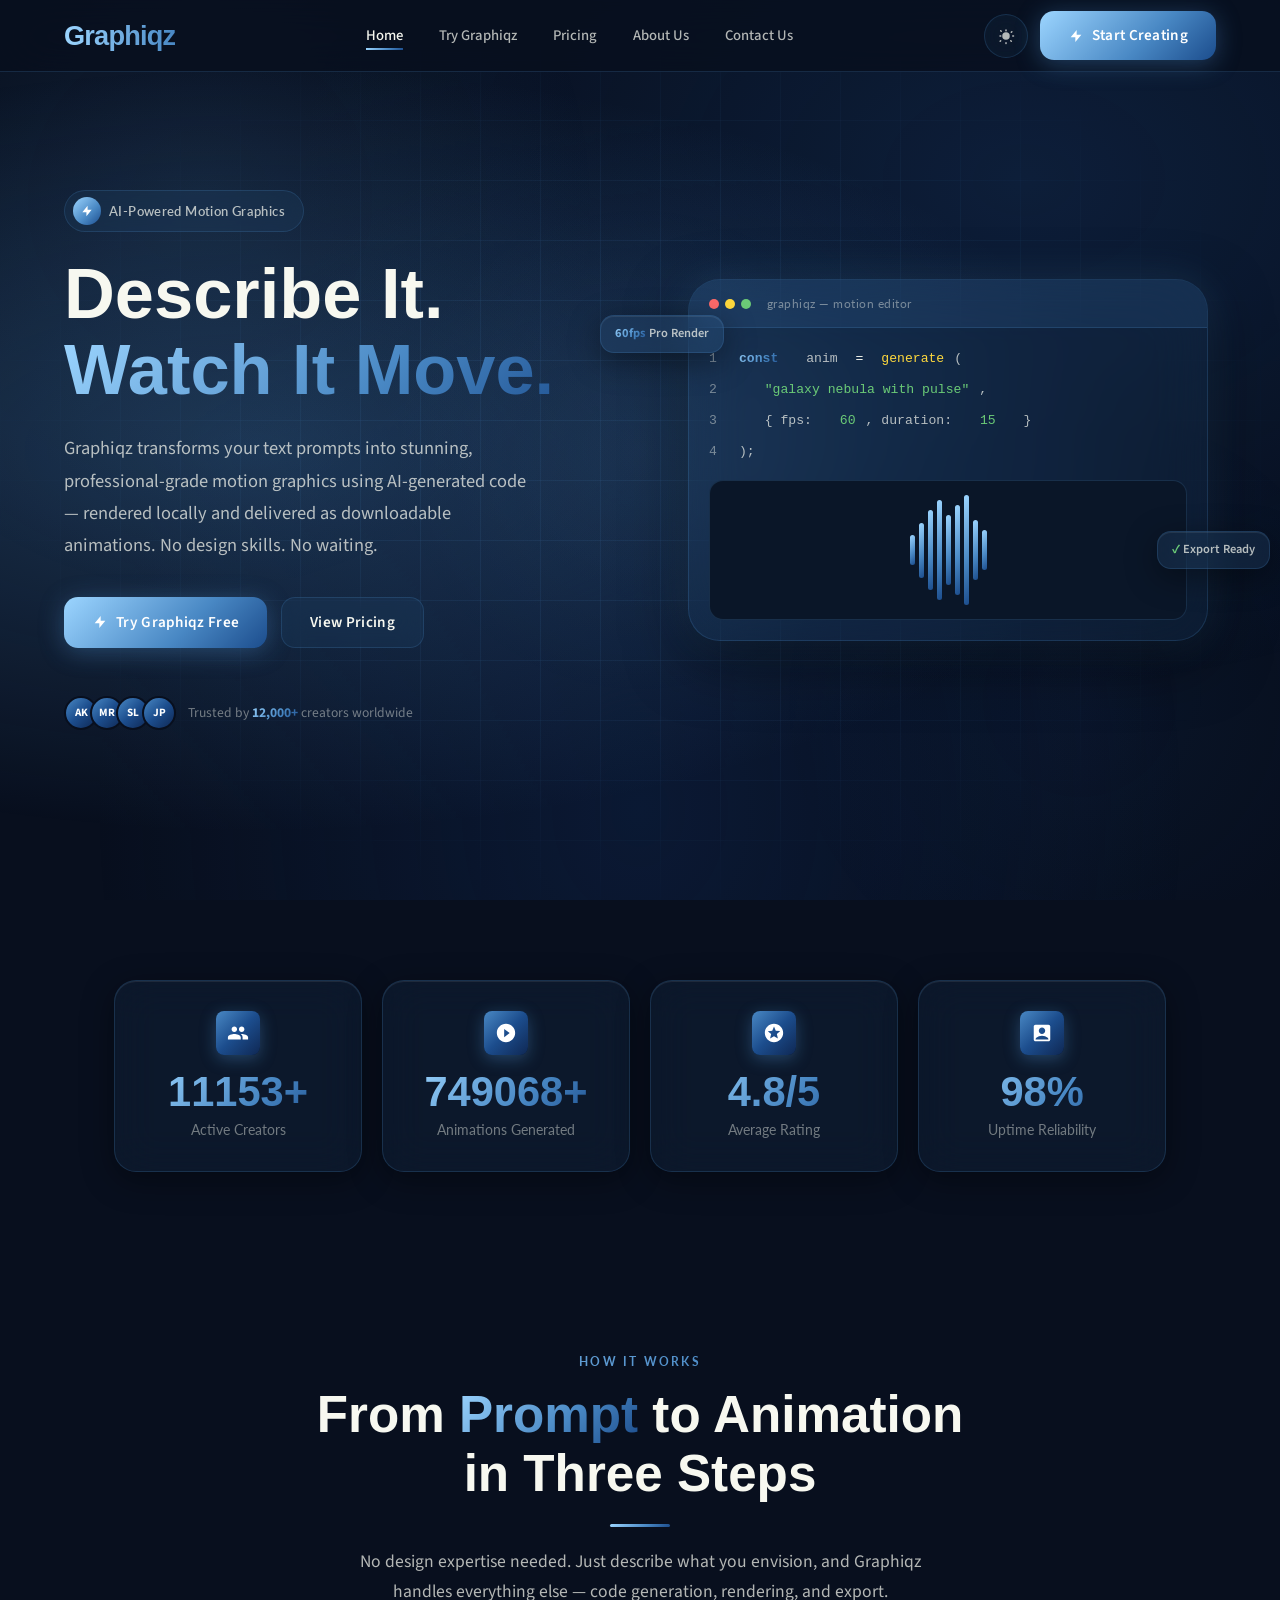
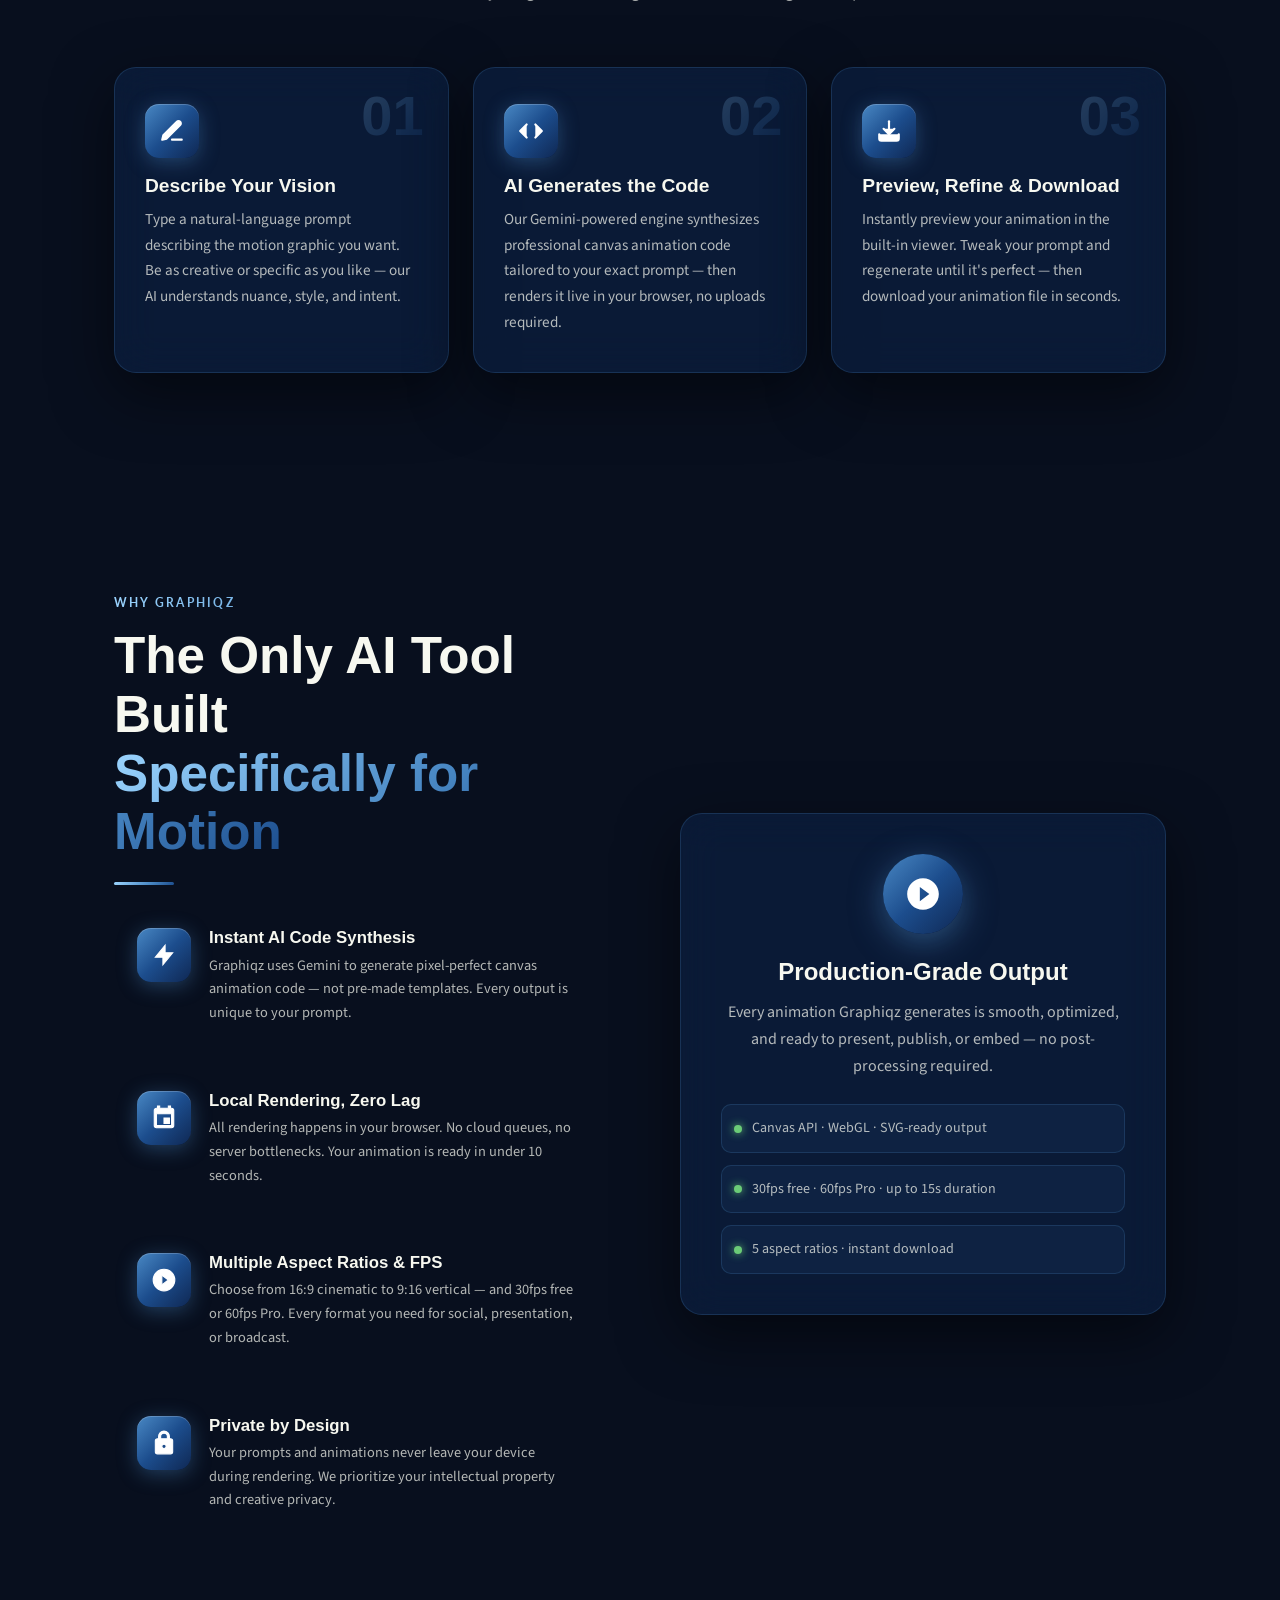
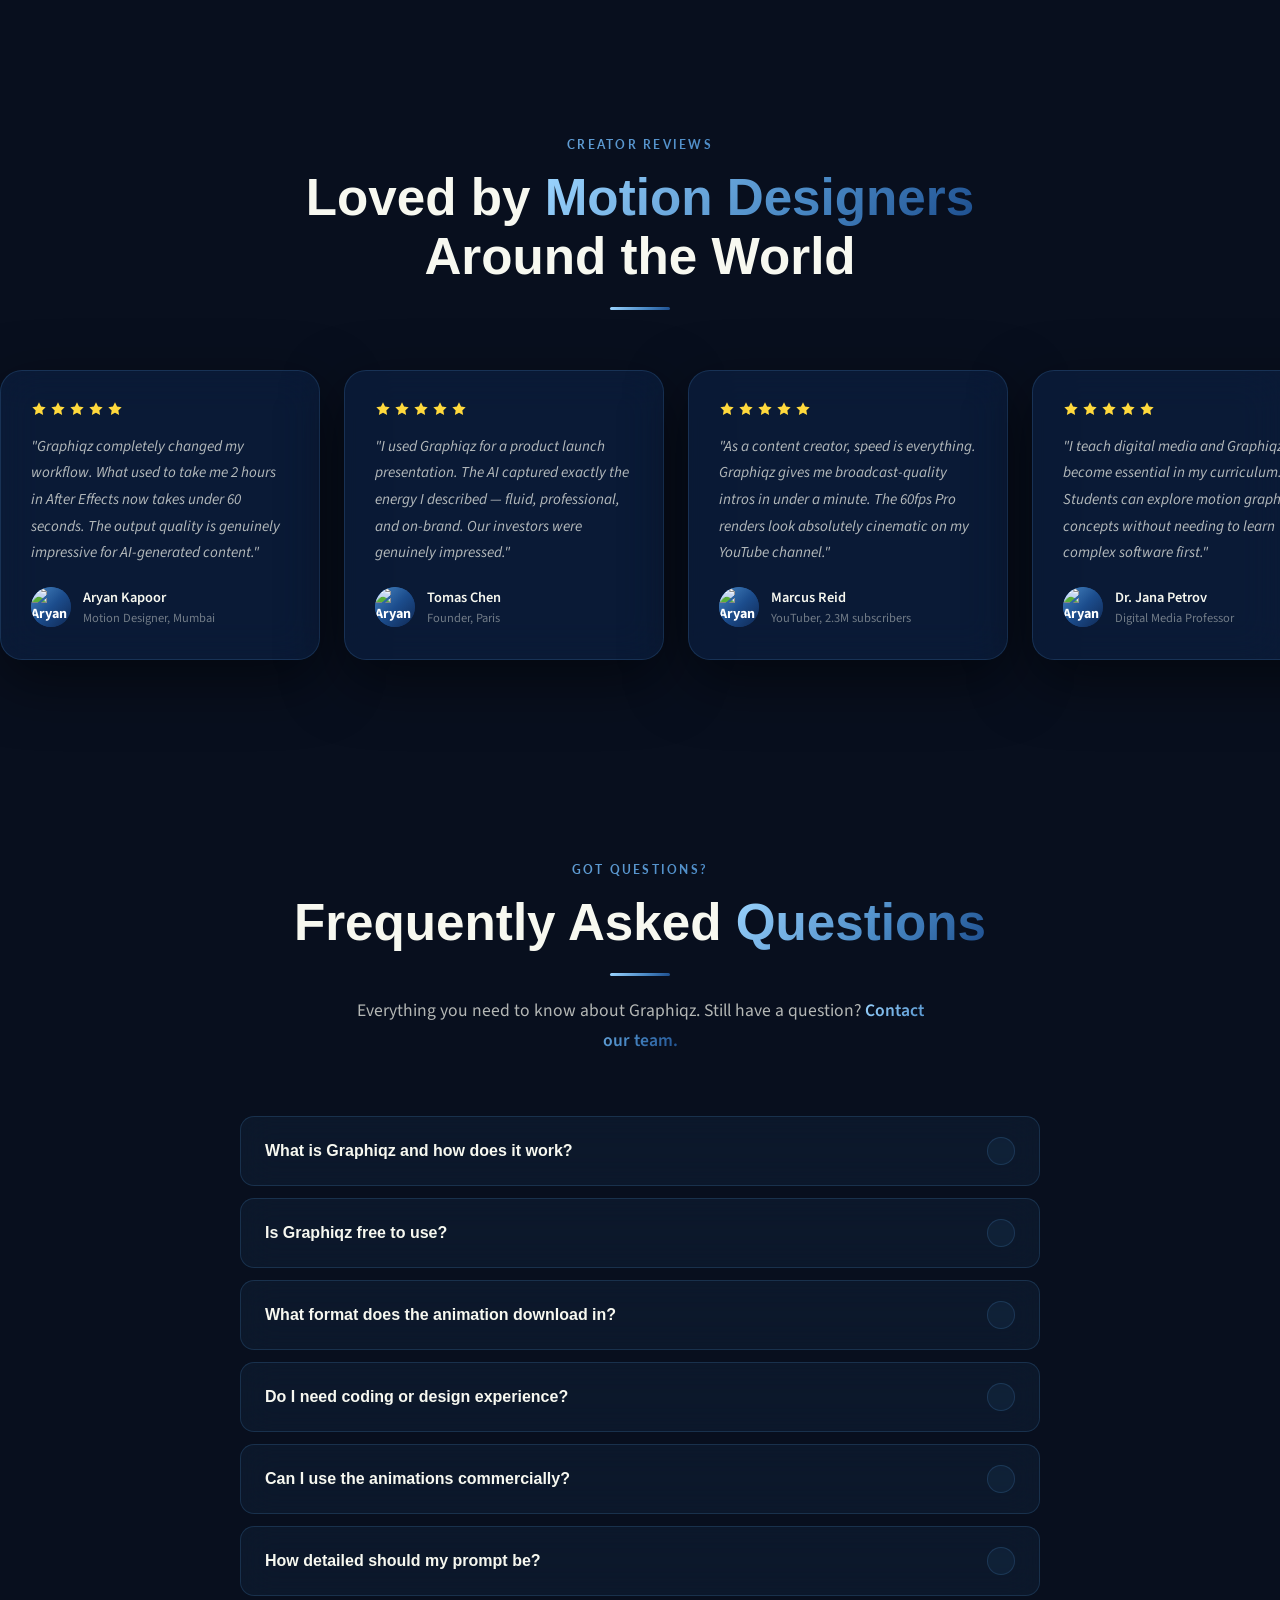
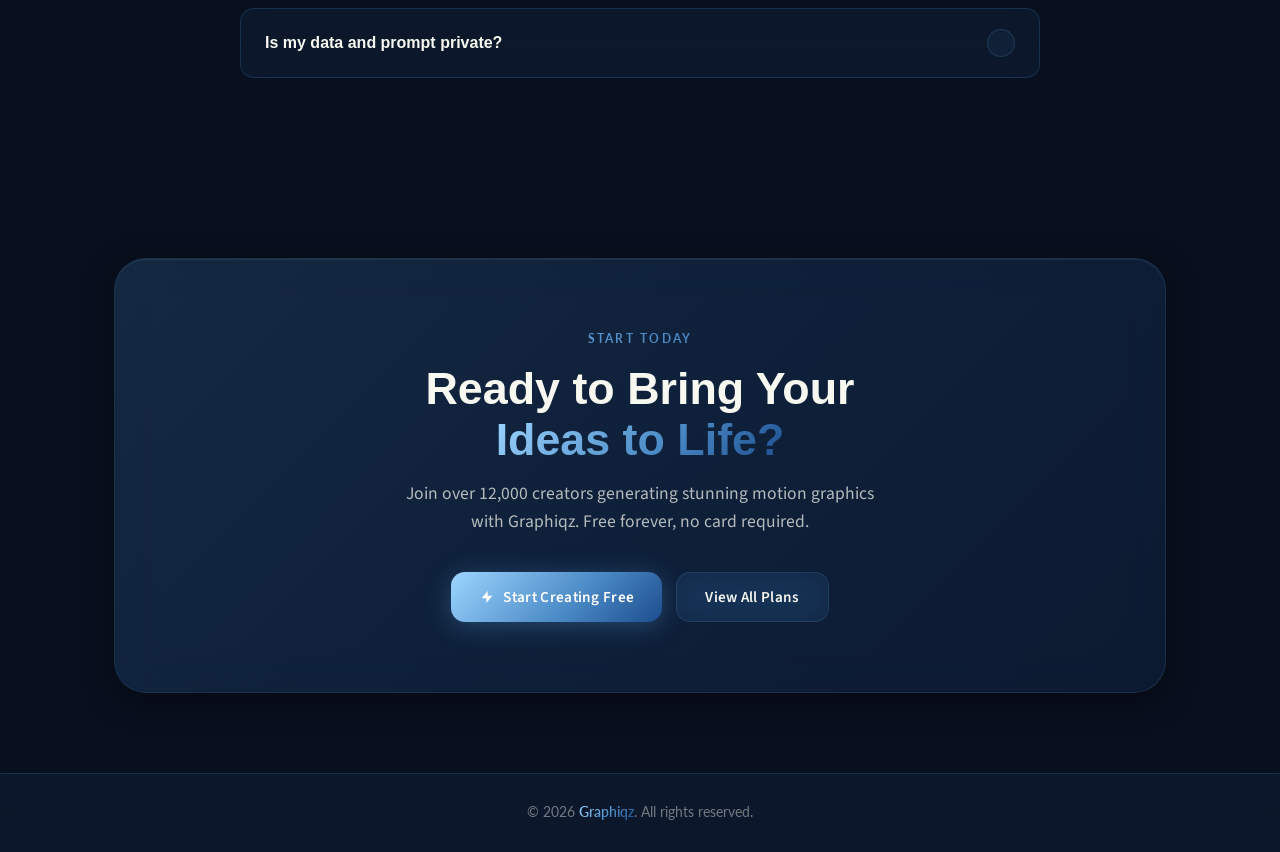
==== commit 79b6dd76: "asd" ====
--- a/index.html
+++ b/index.html
@@ -68,10 +68,10 @@
 
     <ul class="nav-links" role="list">
       <li><a href="index.html" class="active" aria-current="page">Home</a></li>
-      <li><a href="pages/tool.html">Try Graphiqz</a></li>
-      <li><a href="pages/pricing.html">Pricing</a></li>
-      <li><a href="pages/about.html">About Us</a></li>
-      <li><a href="pages/contact.html">Contact Us</a></li>
+      <li><a href="tool.html">Try Graphiqz</a></li>
+      <li><a href="pricing.html">Pricing</a></li>
+      <li><a href="about.html">About Us</a></li>
+      <li><a href="contact.html">Contact Us</a></li>
     </ul>
 
     <div class="nav-actions">
@@ -79,7 +79,7 @@
         <svg class="theme-icon-sun" xmlns="http://www.w3.org/2000/svg" viewBox="0 0 24 24"><path d="M12 17a5 5 0 1 0 0-10 5 5 0 0 0 0 10zm0-14a1 1 0 0 1 1 1v1a1 1 0 0 1-2 0V4a1 1 0 0 1 1-1zm0 17a1 1 0 0 1 1 1v1a1 1 0 0 1-2 0v-1a1 1 0 0 1 1-1zM4.22 5.64a1 1 0 0 1 1.42-1.42l.7.71a1 1 0 0 1-1.41 1.41l-.71-.7zM17.66 19.07a1 1 0 1 1 1.41-1.41l.71.7a1 1 0 0 1-1.42 1.42l-.7-.71zM3 12a1 1 0 0 1 1-1h1a1 1 0 0 1 0 2H4a1 1 0 0 1-1-1zm17 0a1 1 0 0 1 1-1h1a1 1 0 0 1 0 2h-1a1 1 0 0 1-1-1zM5.64 19.07l-.7.71a1 1 0 0 1-1.42-1.42l.71-.7a1 1 0 0 1 1.41 1.41zM19.07 5.64a1 1 0 1 1 1.41 1.41l-.7.71a1 1 0 0 1-1.42-1.42l.71-.7z"/></svg>
         <svg class="theme-icon-moon" style="display:none" xmlns="http://www.w3.org/2000/svg" viewBox="0 0 24 24"><path d="M21 12.79A9 9 0 1 1 11.21 3 7 7 0 0 0 21 12.79z"/></svg>
       </button>
-      <a href="pages/tool.html" class="btn btn-primary">
+      <a href="tool.html" class="btn btn-primary">
         <svg xmlns="http://www.w3.org/2000/svg" viewBox="0 0 24 24" width="16" height="16" fill="white"><path d="M13 10V3L4 14h7v7l9-11h-7z"/></svg>
         Start Creating
       </a>
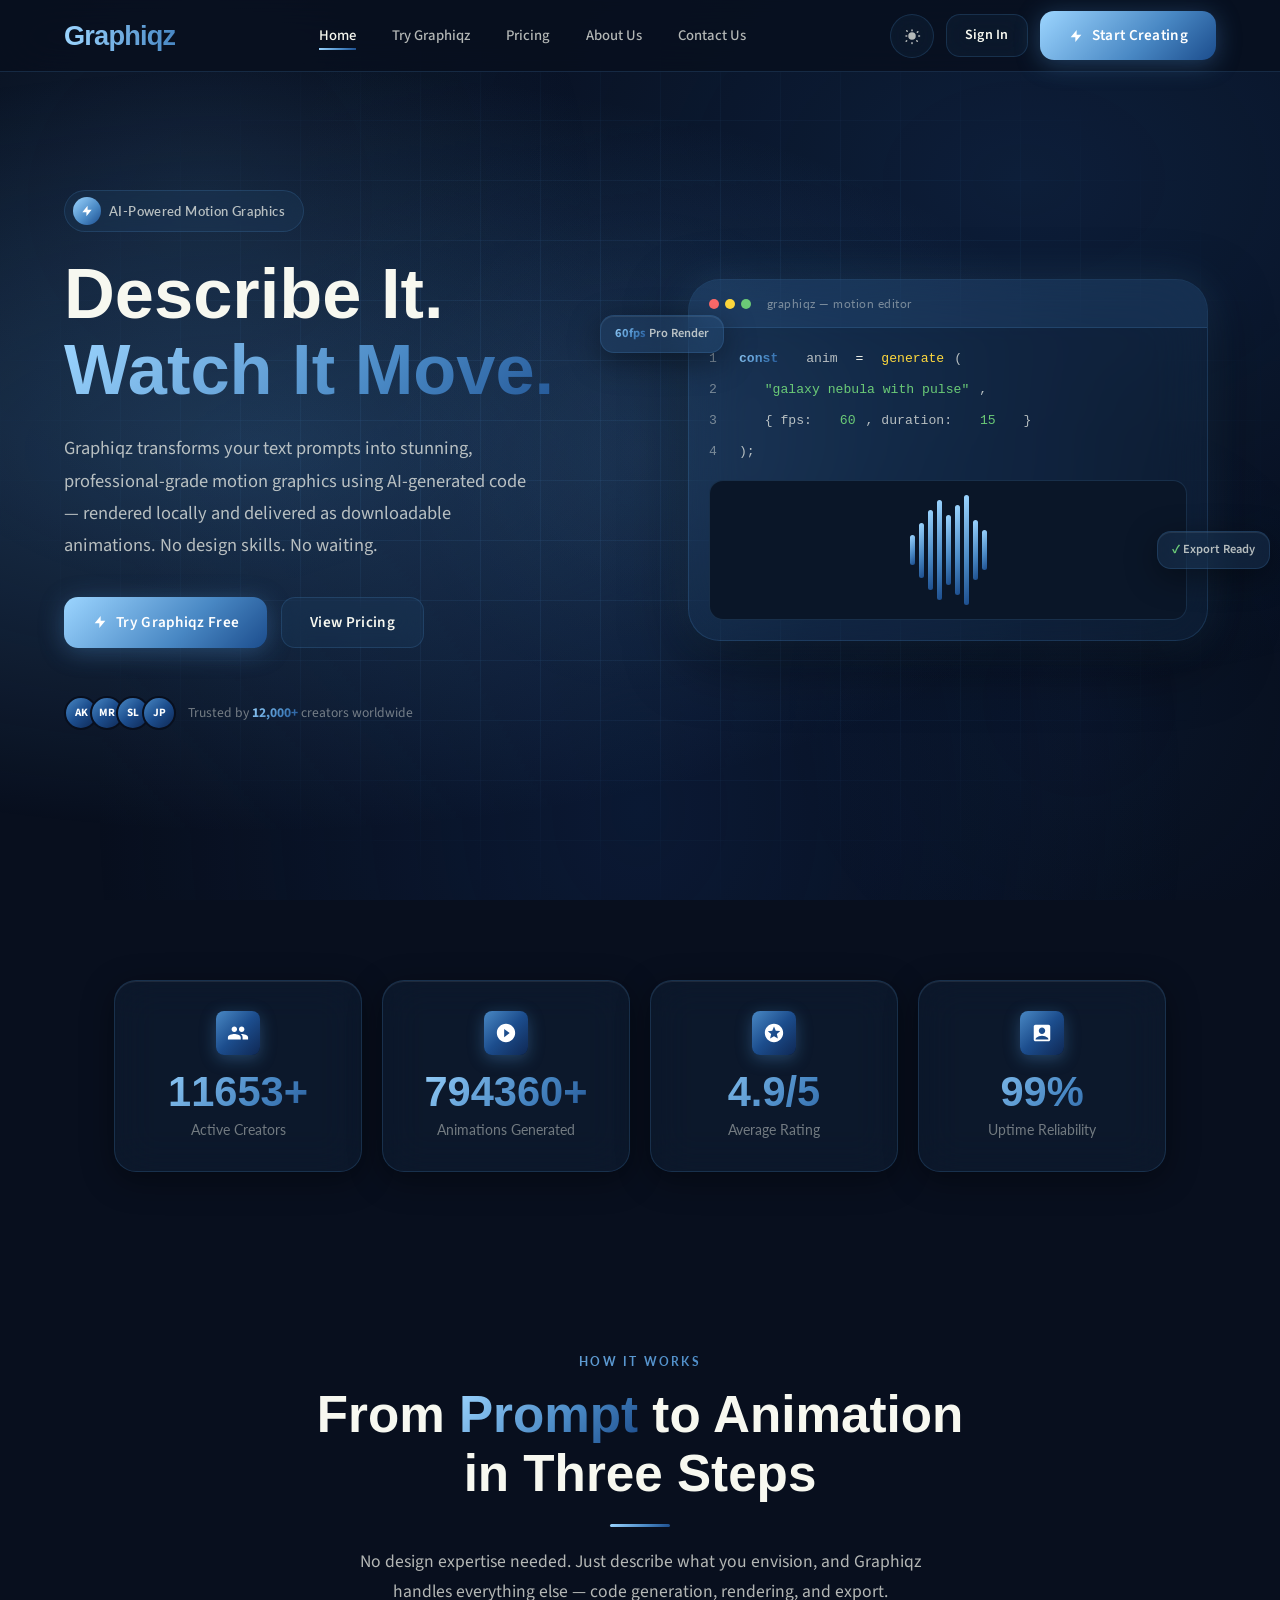
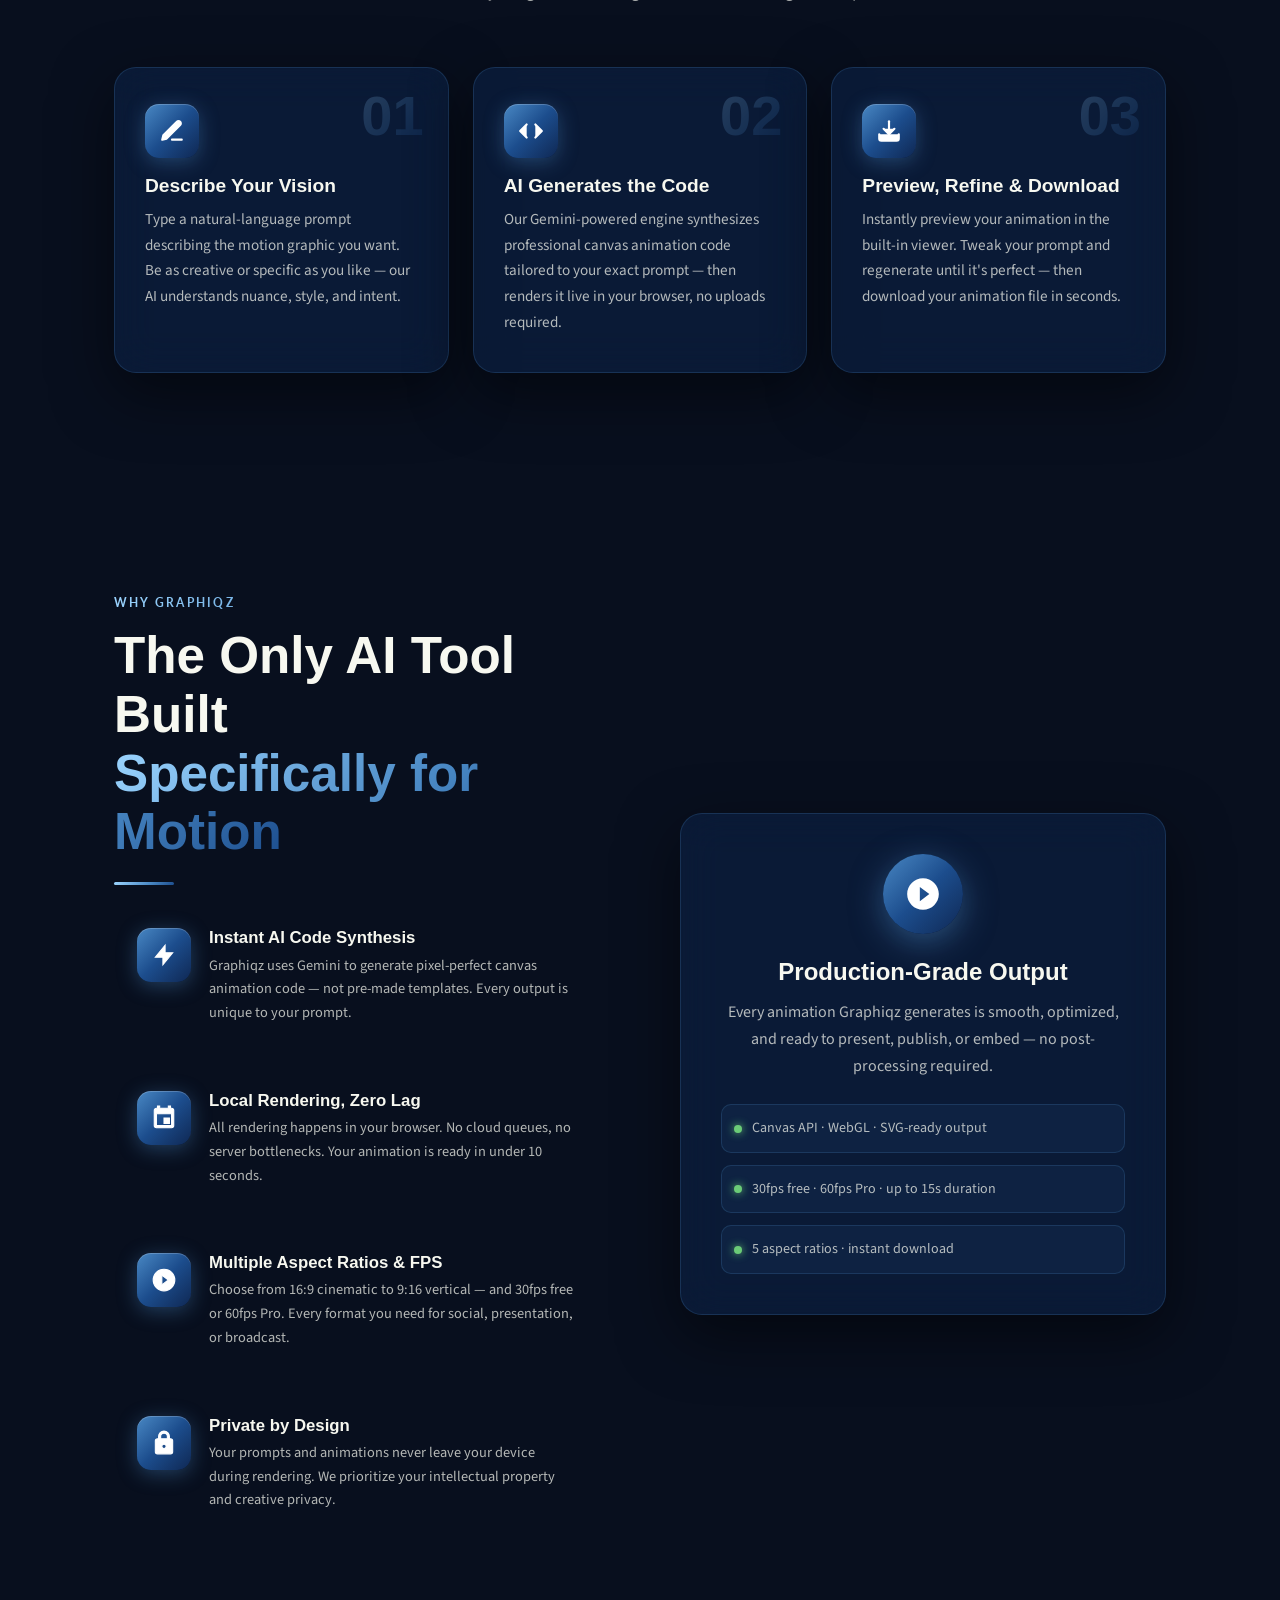
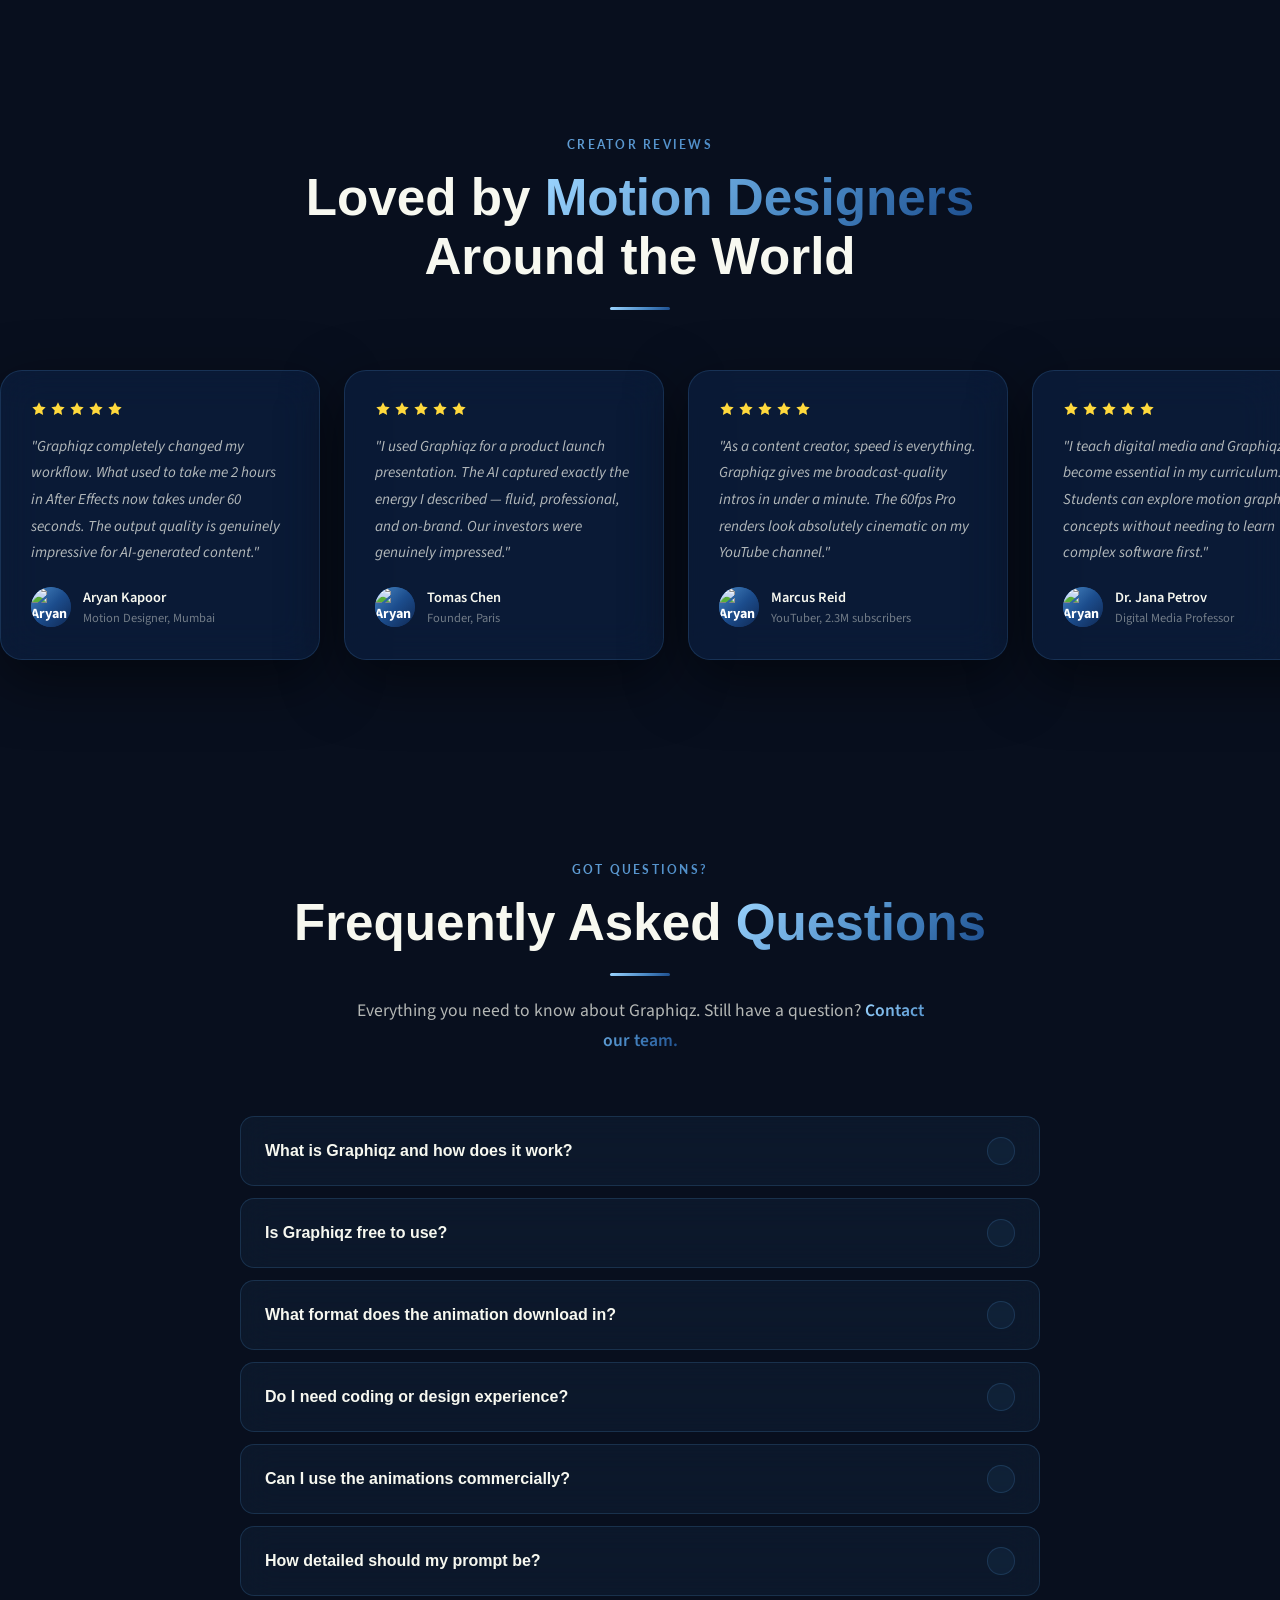
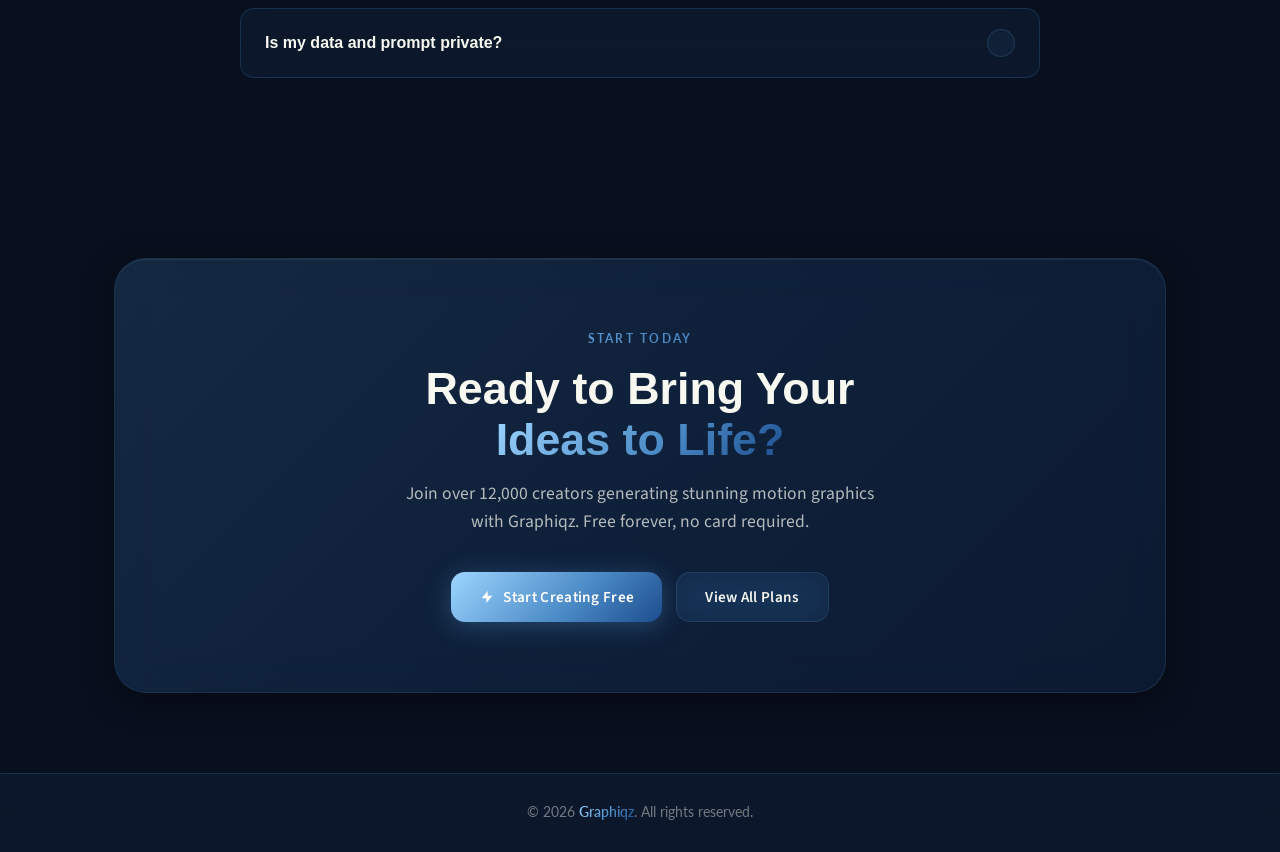
==== commit 68a252af: "hjjjbkjj" ====
--- a/index.html
+++ b/index.html
@@ -79,6 +79,7 @@
         <svg class="theme-icon-sun" xmlns="http://www.w3.org/2000/svg" viewBox="0 0 24 24"><path d="M12 17a5 5 0 1 0 0-10 5 5 0 0 0 0 10zm0-14a1 1 0 0 1 1 1v1a1 1 0 0 1-2 0V4a1 1 0 0 1 1-1zm0 17a1 1 0 0 1 1 1v1a1 1 0 0 1-2 0v-1a1 1 0 0 1 1-1zM4.22 5.64a1 1 0 0 1 1.42-1.42l.7.71a1 1 0 0 1-1.41 1.41l-.71-.7zM17.66 19.07a1 1 0 1 1 1.41-1.41l.71.7a1 1 0 0 1-1.42 1.42l-.7-.71zM3 12a1 1 0 0 1 1-1h1a1 1 0 0 1 0 2H4a1 1 0 0 1-1-1zm17 0a1 1 0 0 1 1-1h1a1 1 0 0 1 0 2h-1a1 1 0 0 1-1-1zM5.64 19.07l-.7.71a1 1 0 0 1-1.42-1.42l.71-.7a1 1 0 0 1 1.41 1.41zM19.07 5.64a1 1 0 1 1 1.41 1.41l-.7.71a1 1 0 0 1-1.42-1.42l.71-.7z"/></svg>
         <svg class="theme-icon-moon" style="display:none" xmlns="http://www.w3.org/2000/svg" viewBox="0 0 24 24"><path d="M21 12.79A9 9 0 1 1 11.21 3 7 7 0 0 0 21 12.79z"/></svg>
       </button>
+      <a href="signin.html" class="btn btn-secondary" style="font-size:0.88rem;padding:9px 18px;">Sign In</a>
       <a href="tool.html" class="btn btn-primary">
         <svg xmlns="http://www.w3.org/2000/svg" viewBox="0 0 24 24" width="16" height="16" fill="white"><path d="M13 10V3L4 14h7v7l9-11h-7z"/></svg>
         Start Creating
--- a/global.css
+++ b/global.css
@@ -776,30 +776,23 @@
   .grid-3 { grid-template-columns: 1fr; }
   .grid-4 { grid-template-columns: 1fr; }
   .section-pad { padding: 70px 0; }
-  /* Fix Mobile Nav Layout */
-  .nav-actions {
-    display: flex;
-    align-items: center;
-    gap: 16px;
-  }
-  
-  /* Shrink Toggle & Remove Circle */
-  .theme-toggle {
-    width: 28px;
-    height: 28px;
-    border: none;
-    background: transparent;
-    box-shadow: none;
-  }
-  
-  .theme-toggle:hover {
-    background: transparent;
-    border: none;
-    transform: scale(1.1);
-  }
 }
 
 @media (max-width: 480px) {
   .section-pad { padding: 50px 0; }
   .btn { padding: 10px 20px; font-size: 0.88rem; }
 }
+
+/* ─── Tool Page Footer Fix ─── */
+@media (max-width: 900px) {
+  .page-wrapper {
+    min-height: unset;
+    height: auto;
+  }
+
+  .footer {
+    position: relative;
+    margin-top: auto;
+    width: 100%;
+  }
+}
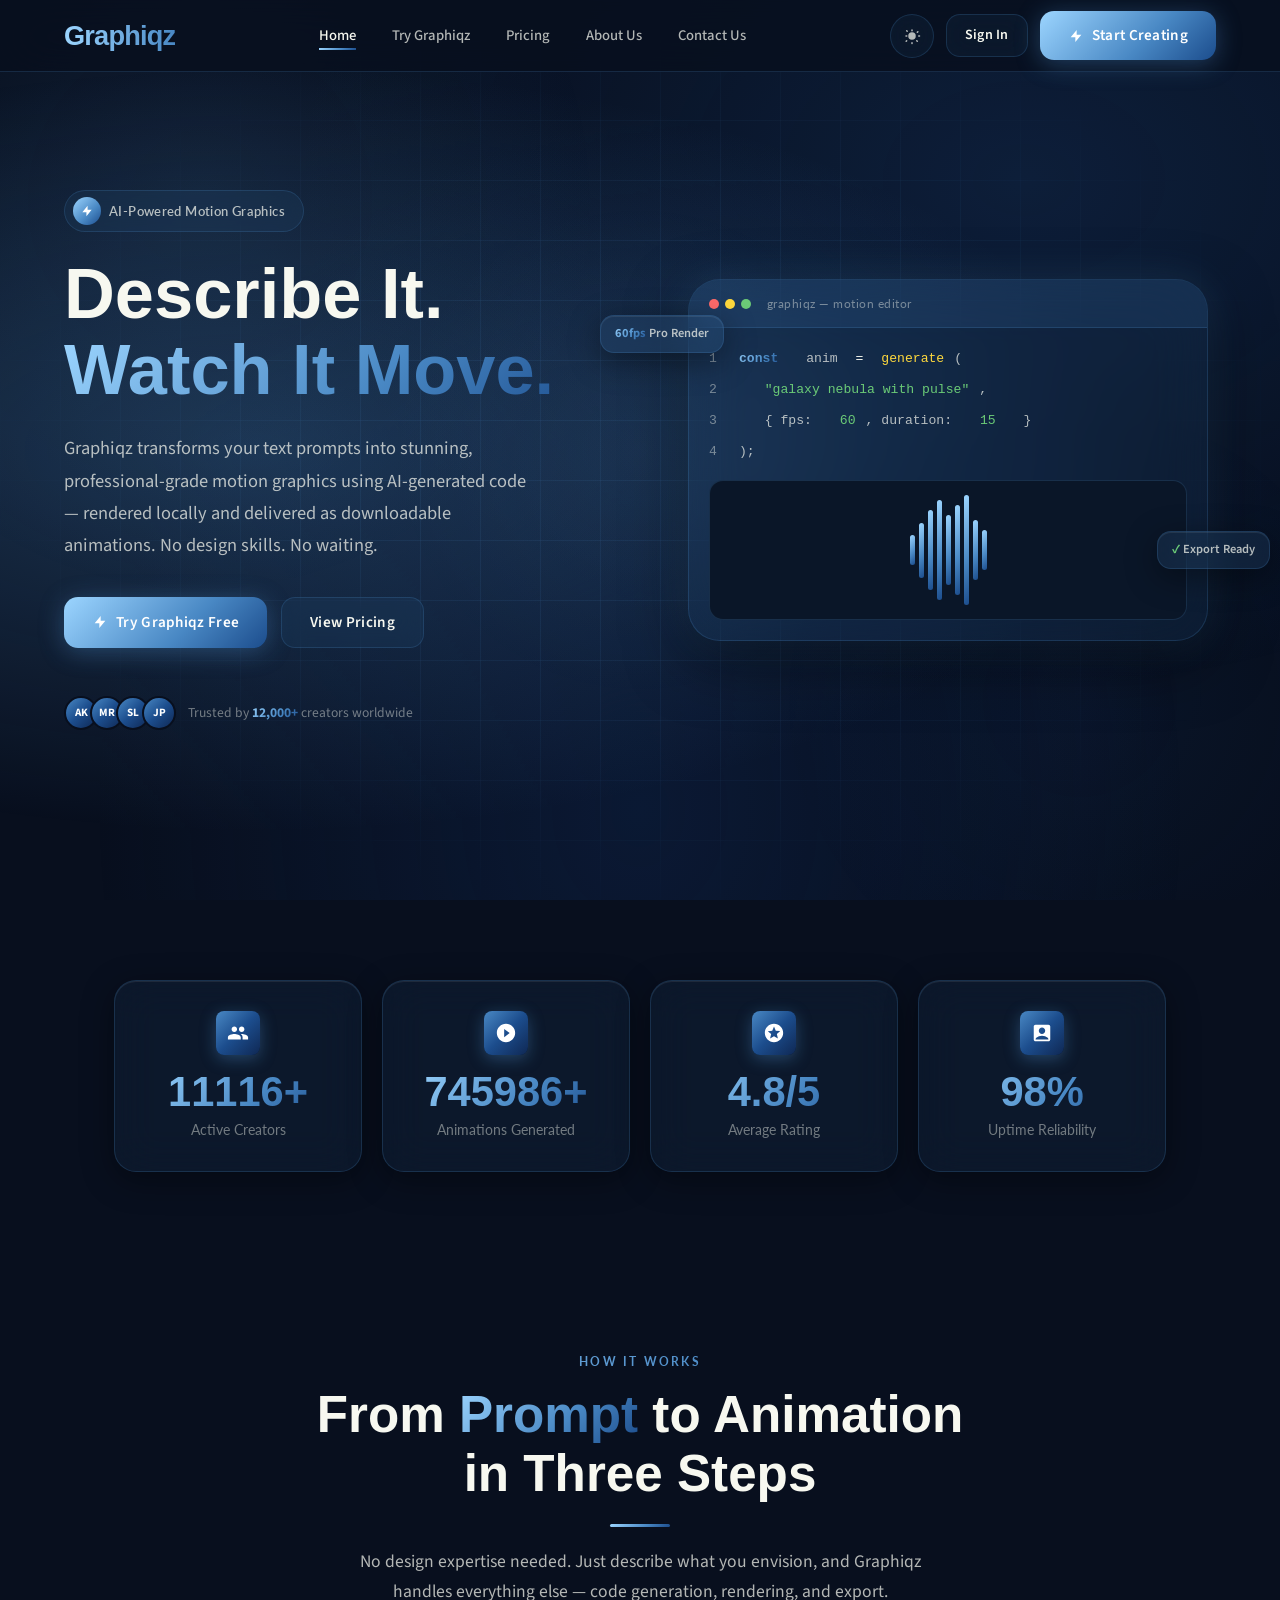
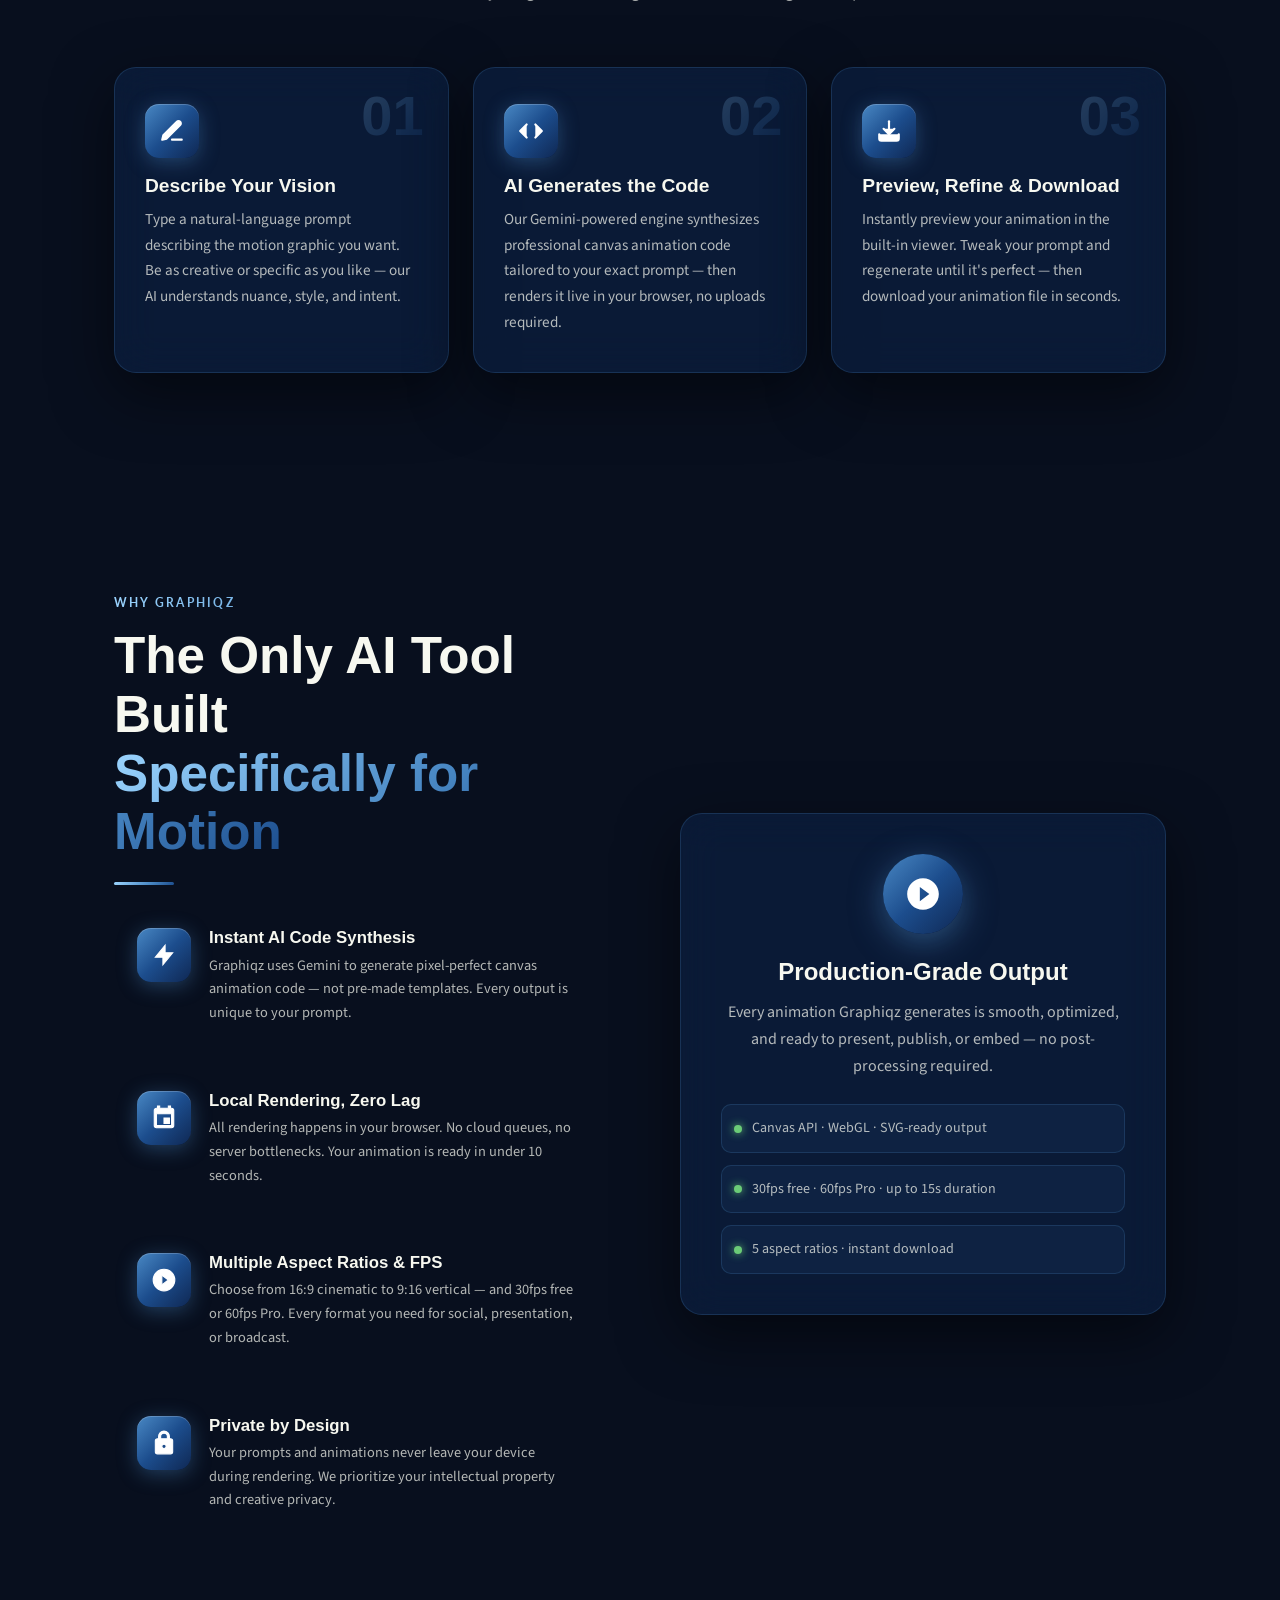
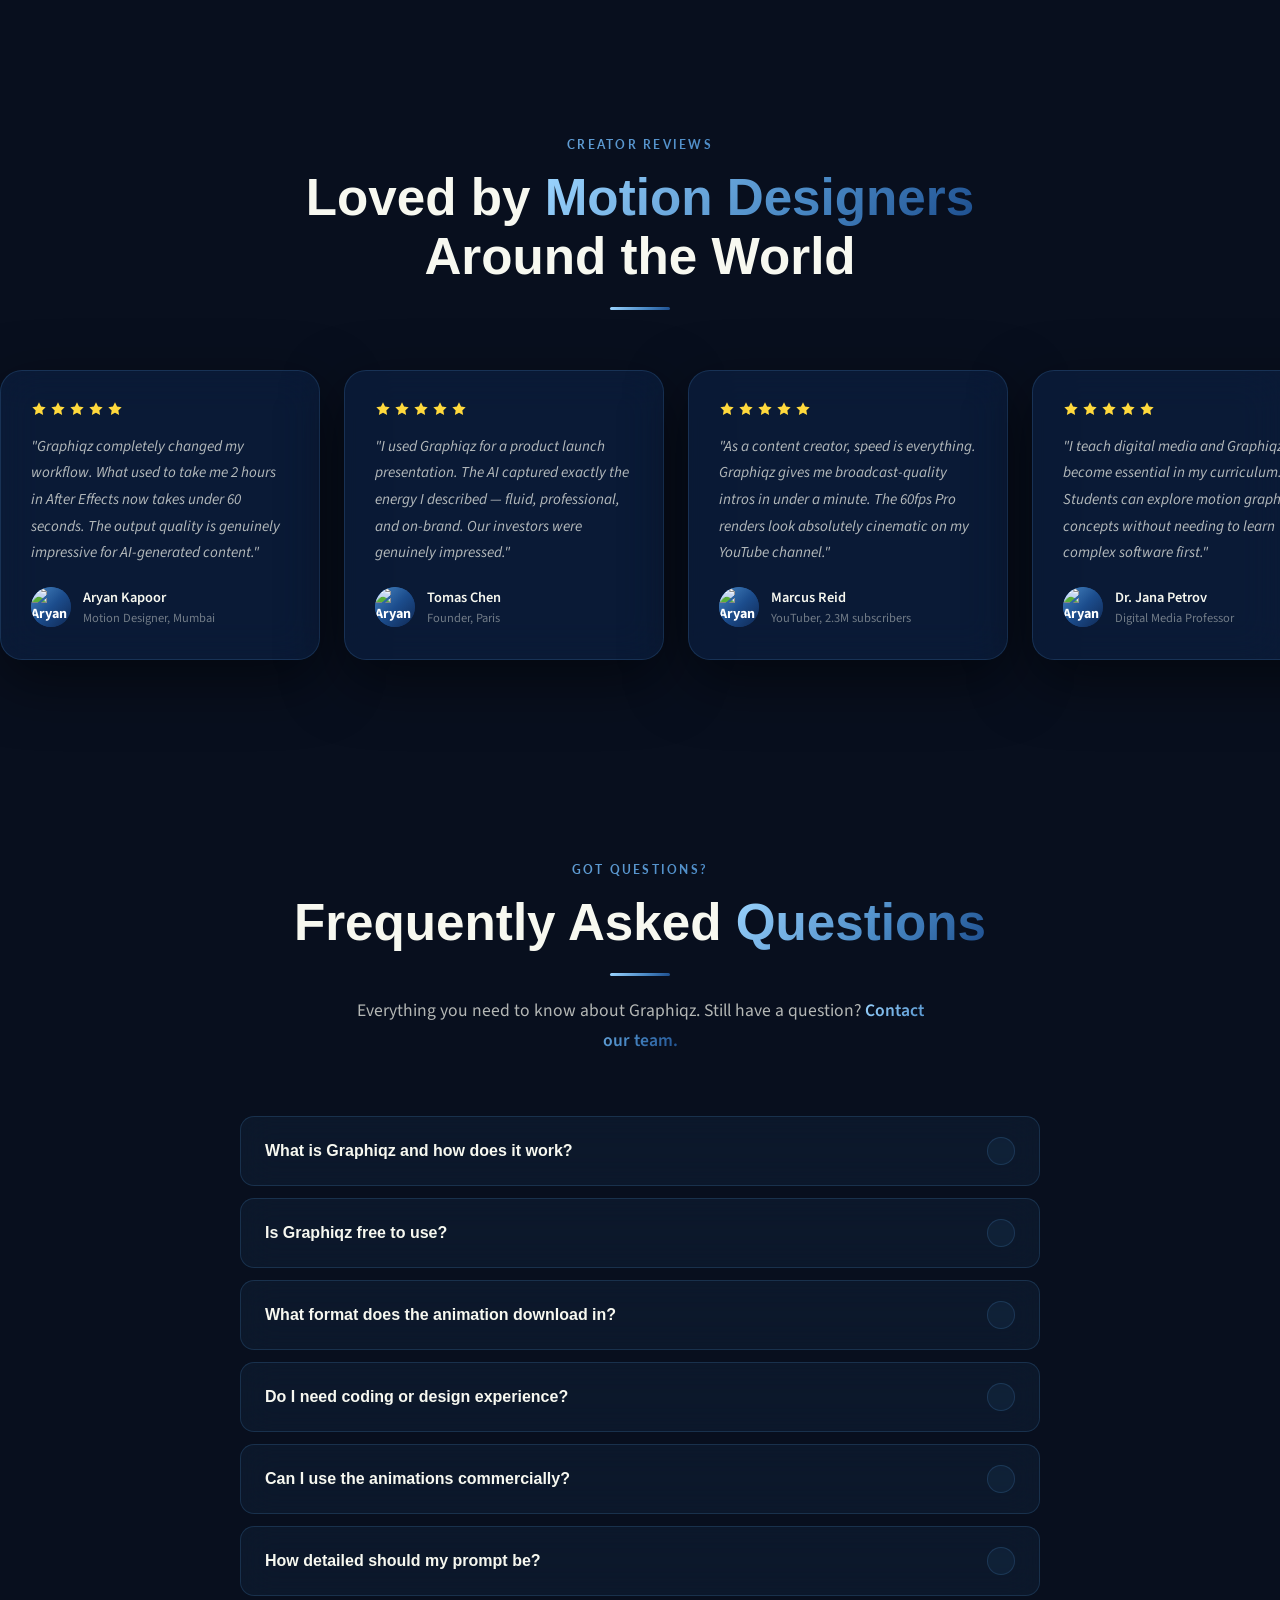
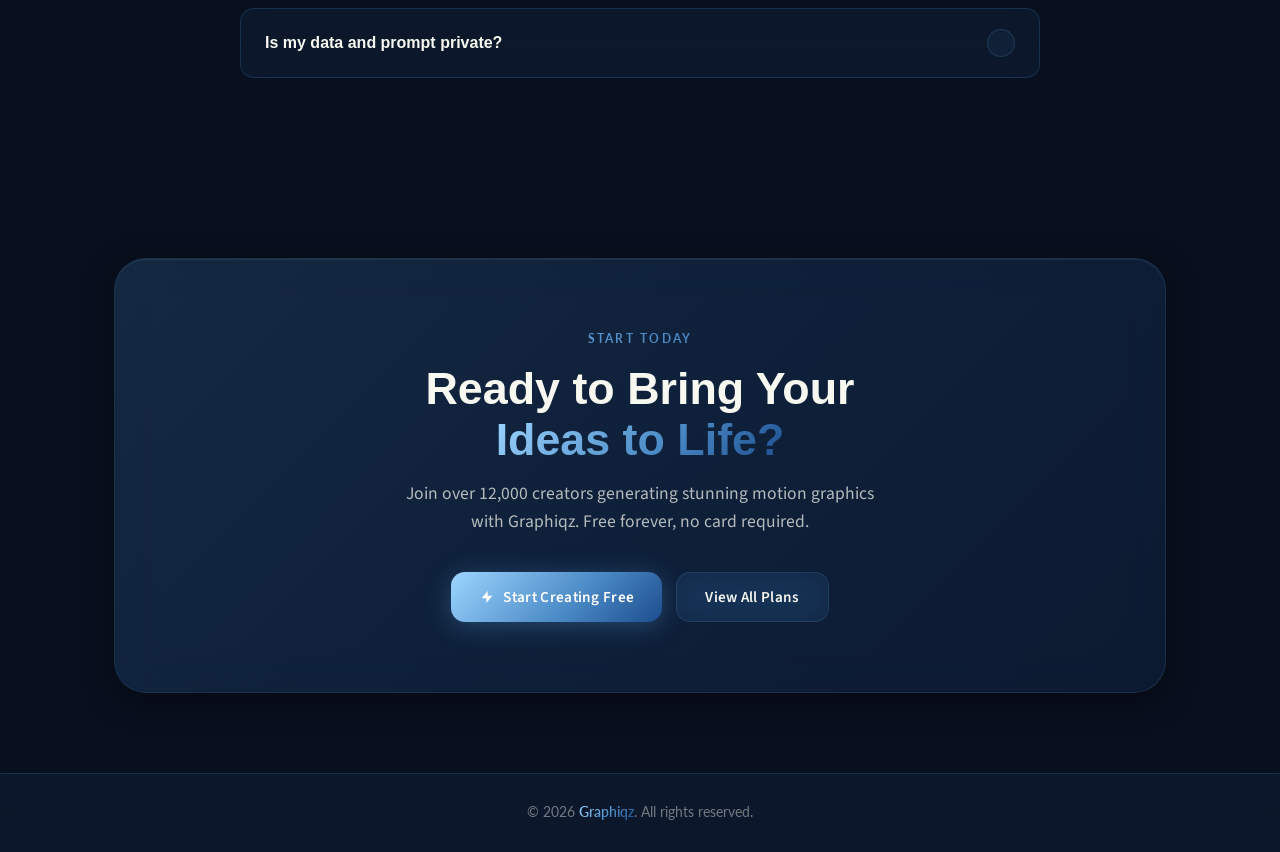
==== commit fc9fe616: "saxaxaxa" ====
--- a/index.html
+++ b/index.html
@@ -608,6 +608,7 @@
   </footer>
 
   <!-- ── Scripts ── -->
+   <script src="https://cdn.jsdelivr.net/npm/@supabase/supabase-js@2"></script>
   <script src="main.js"></script>
   <script>
     document.getElementById('copy-year').textContent = new Date().getFullYear();
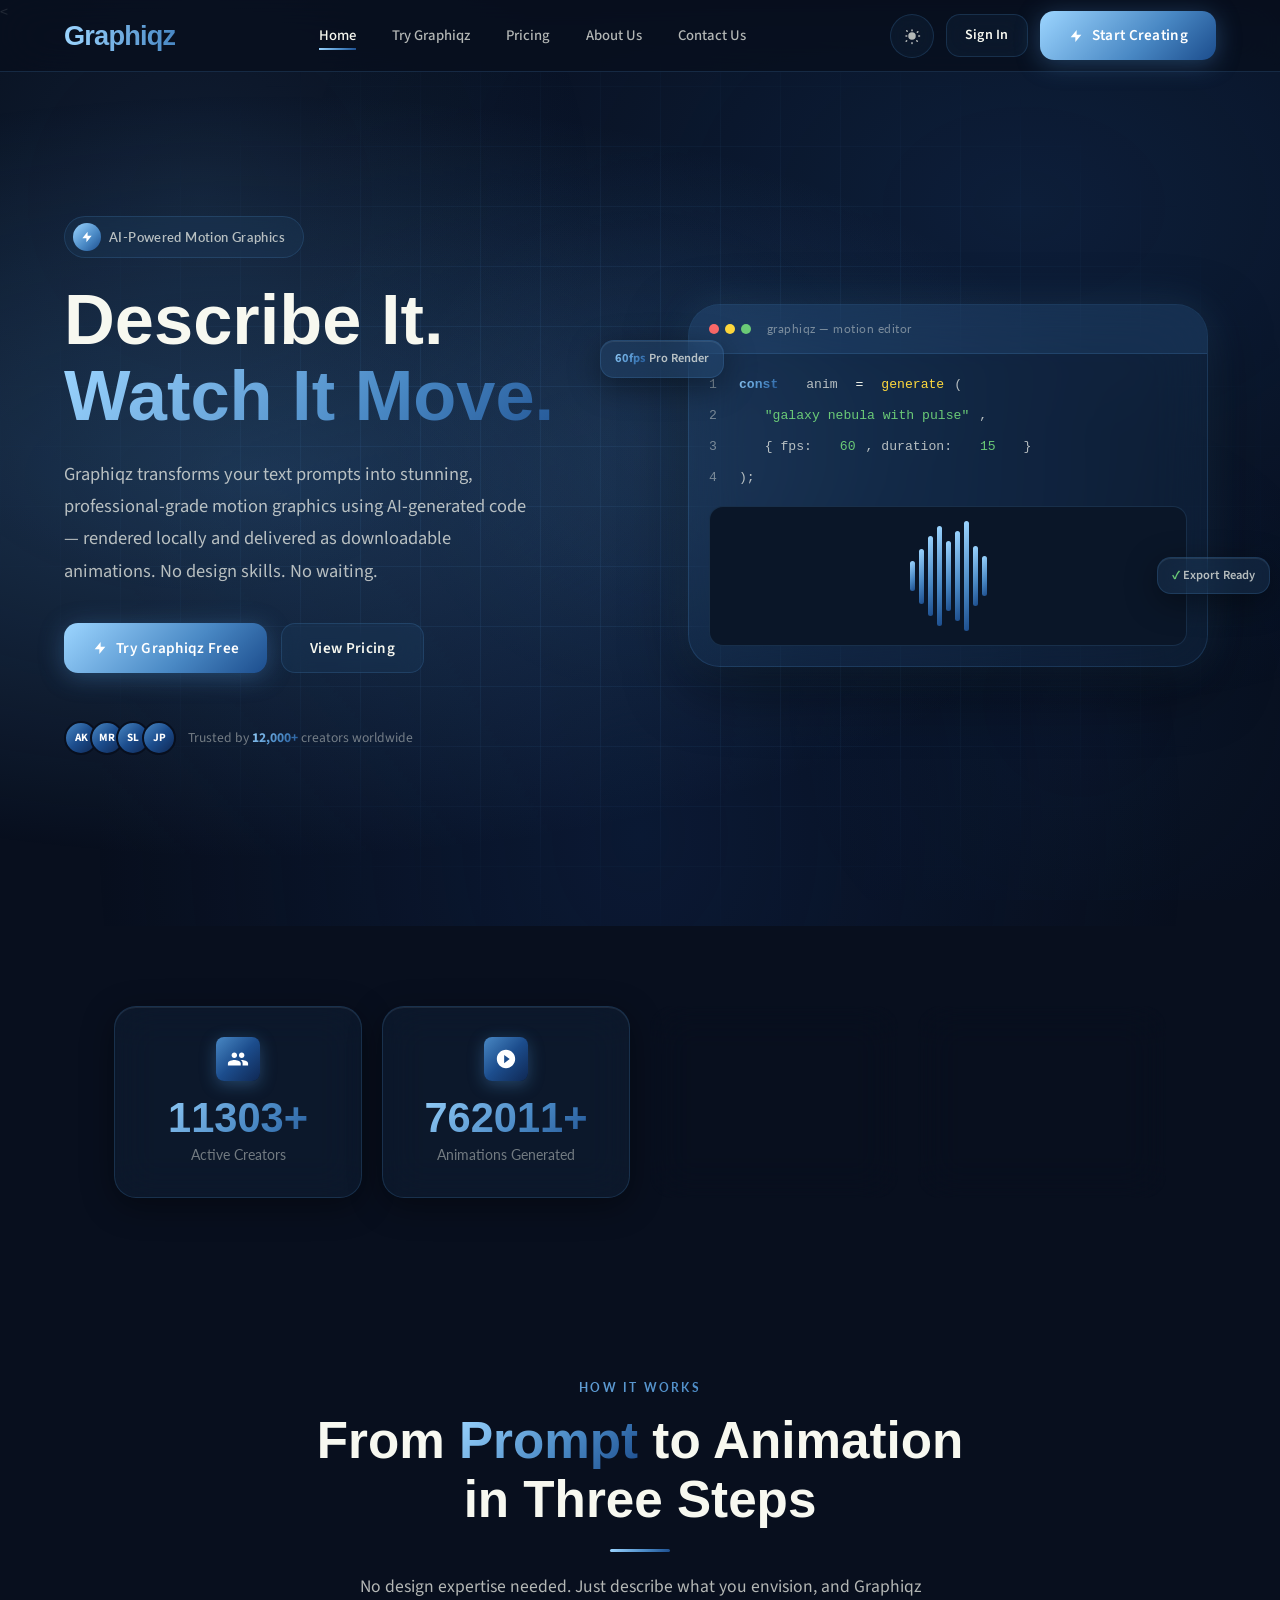
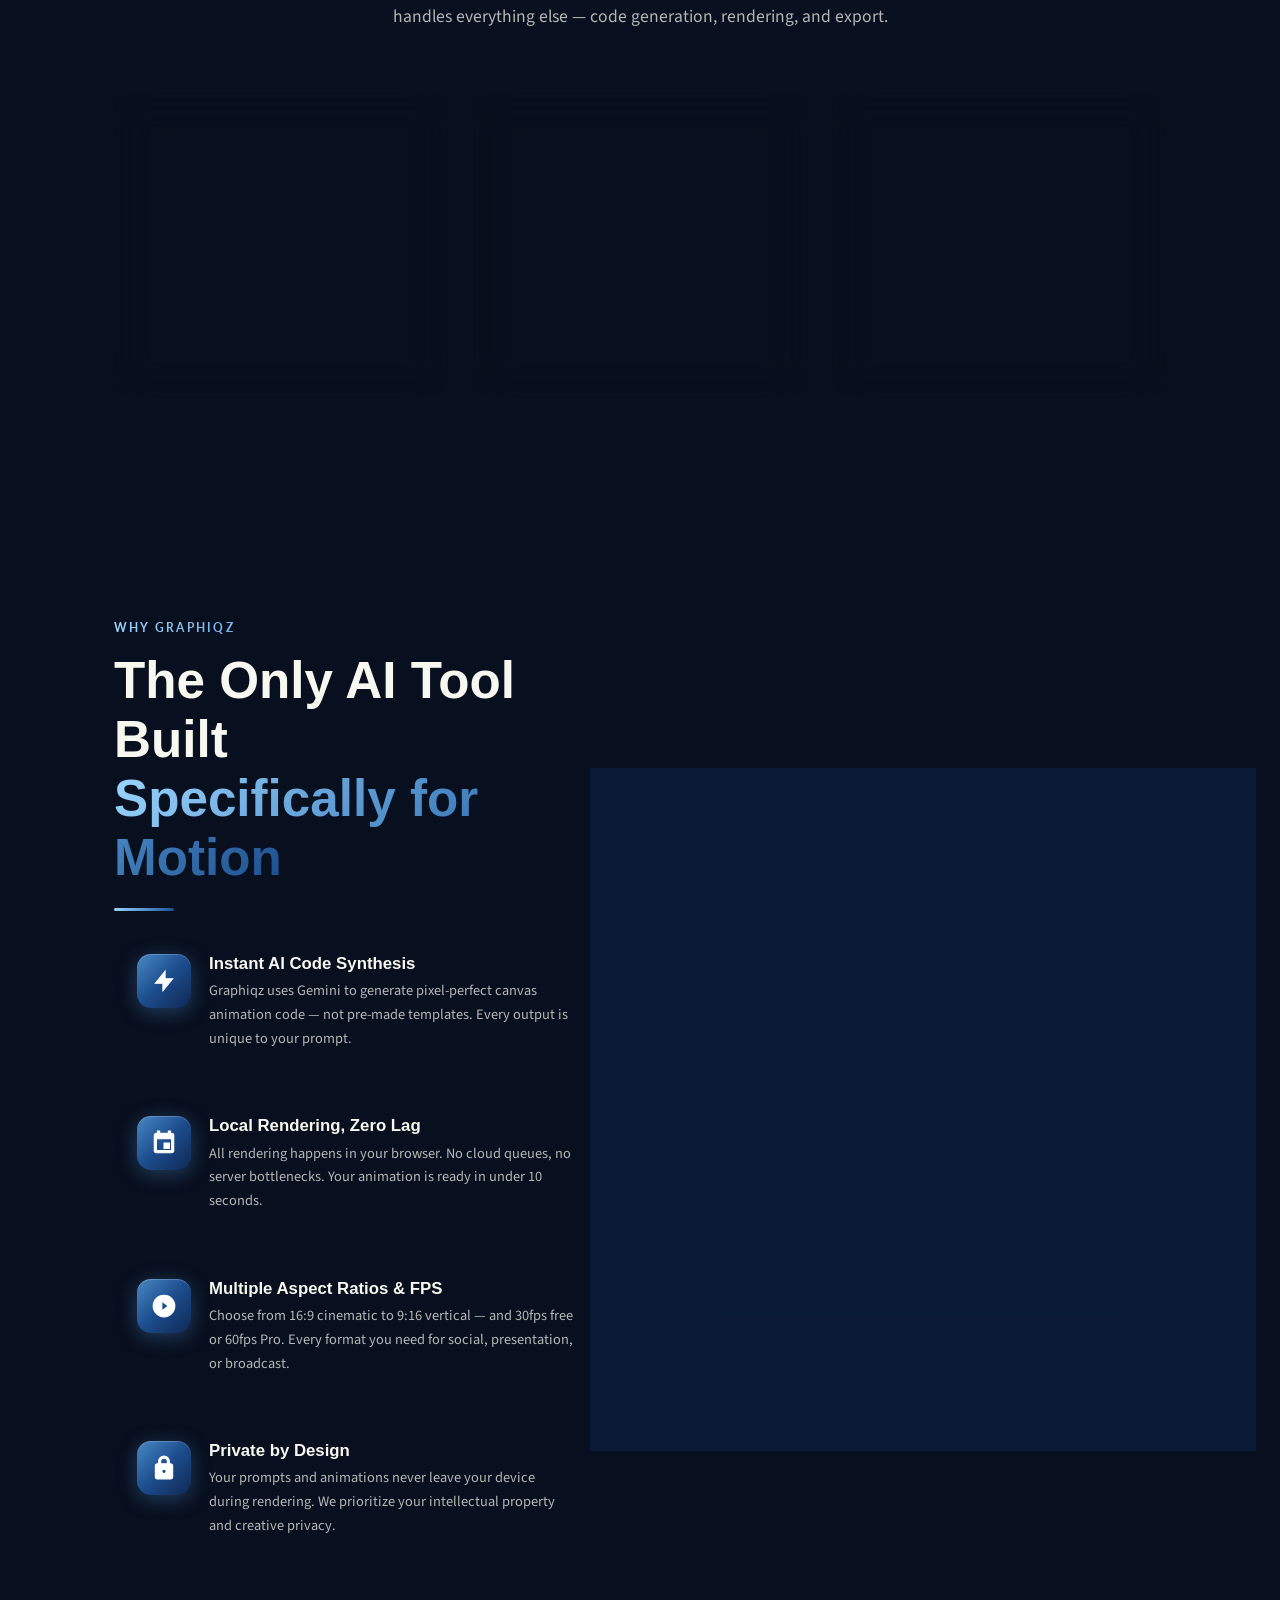
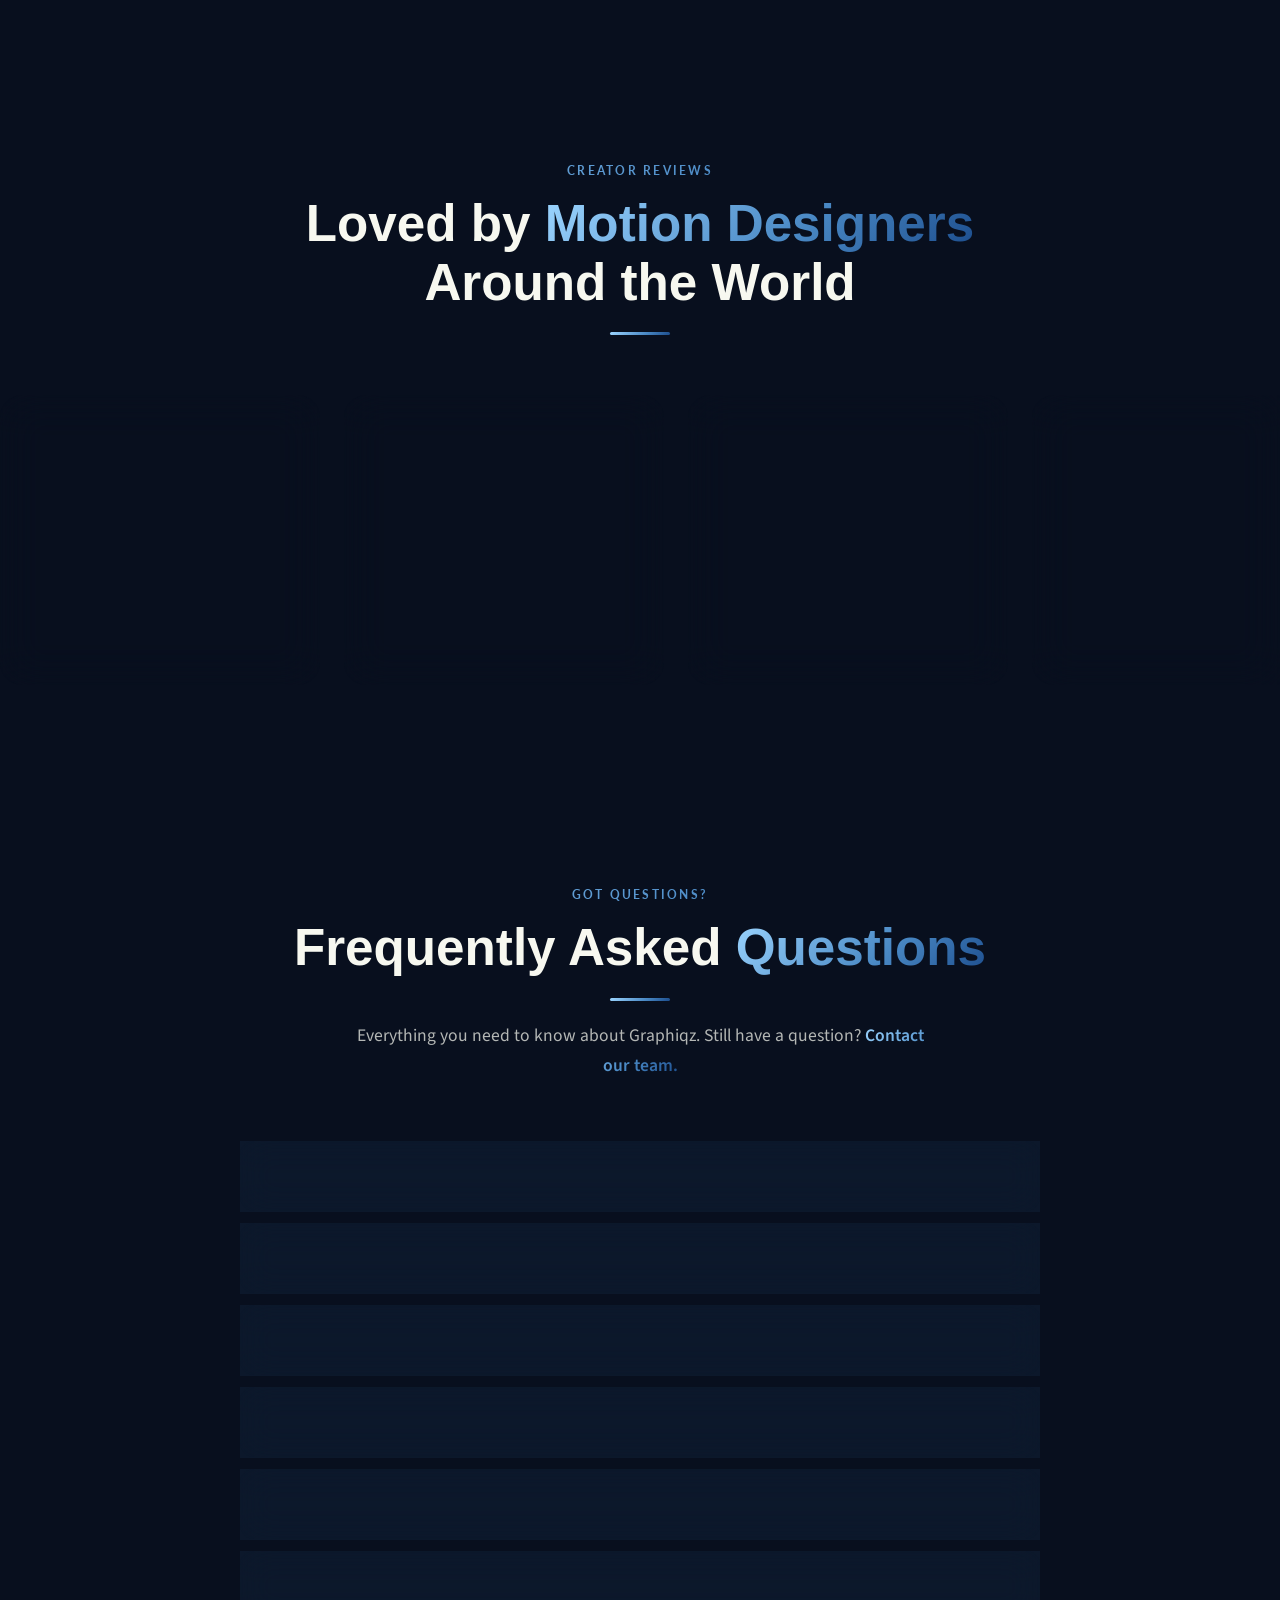
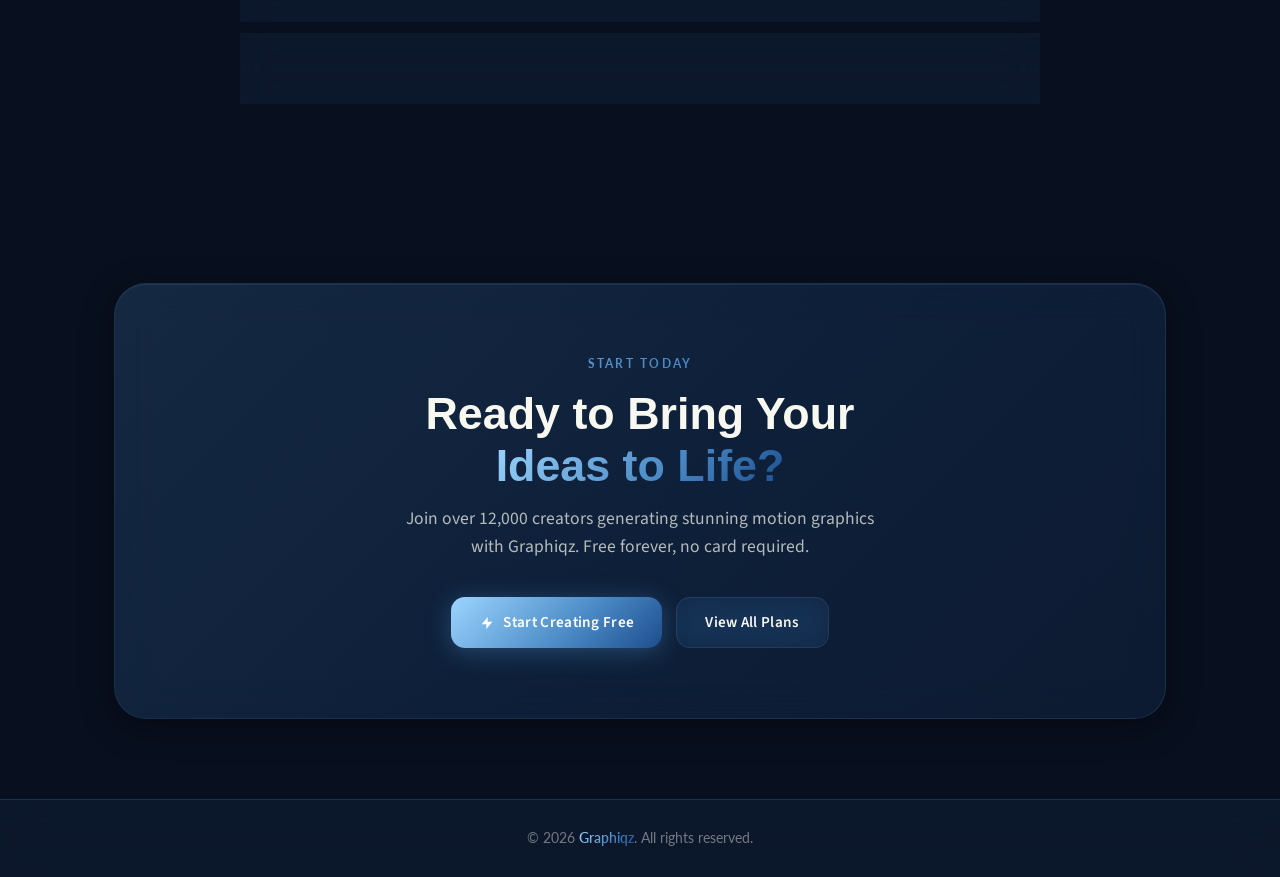
==== commit 6639bb78: "bhbhbj" ====
--- a/index.html
+++ b/index.html
@@ -92,14 +92,14 @@
   </nav>
 
   <!-- Mobile Nav -->
-  <div class="mobile-nav" role="navigation" aria-label="Mobile navigation">
-    <a href="index.html">Home</a>
-    <a href="tool.html">Try Graphiqz</a>
-    <a href="pricing.html">Pricing</a>
-    <a href="about.html">About Us</a>
-    <a href="contact.html">Contact Us</a>
-    <a href="tool.html" class="btn btn-primary" style="margin-top:8px;justify-content:center;">Start Creating Free</a>
-  </div>
+  <<div class="mobile-nav" role="navigation">
+  <a href="index.html">Home</a>
+  <a href="tool.html">Try Graphiqz</a>
+  <a href="pricing.html">Pricing</a>
+  <a href="about.html">About Us</a>
+  <a href="contact.html">Contact Us</a>
+  <a href="signin.html" class="btn btn-primary" style="margin-top:8px;justify-content:center;">Sign In</a>
+</div>
 
   <!-- ════════════════════════════════════
        HERO SECTION
--- a/global.css
+++ b/global.css
@@ -770,7 +770,9 @@
 }
 
 @media (max-width: 768px) {
-  .nav-links, .nav-actions .btn { display: none; }
+  .nav-links { display: none; }
+  .nav-actions .btn:not(.theme-toggle) { display: none; }
+  .nav-actions { gap: 8px; }
   .menu-toggle { display: flex; }
   .grid-2 { grid-template-columns: 1fr; }
   .grid-3 { grid-template-columns: 1fr; }
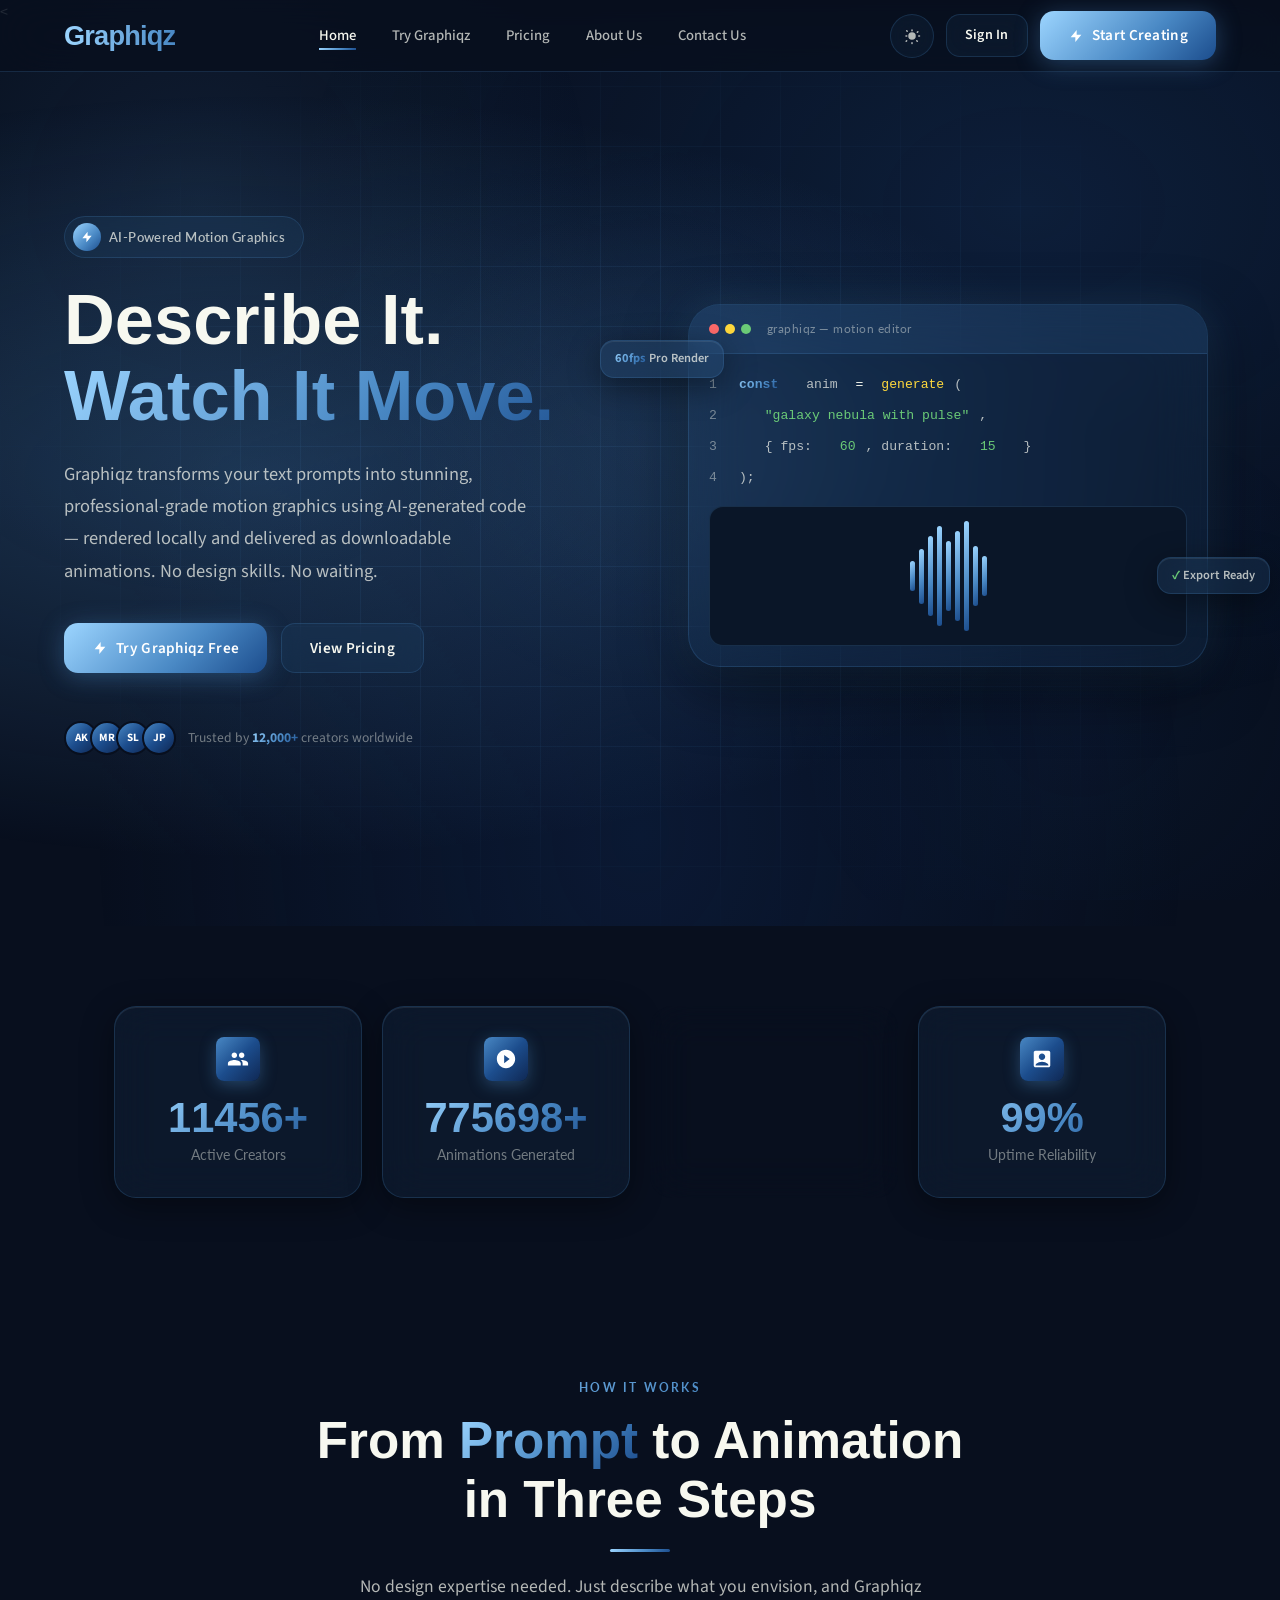
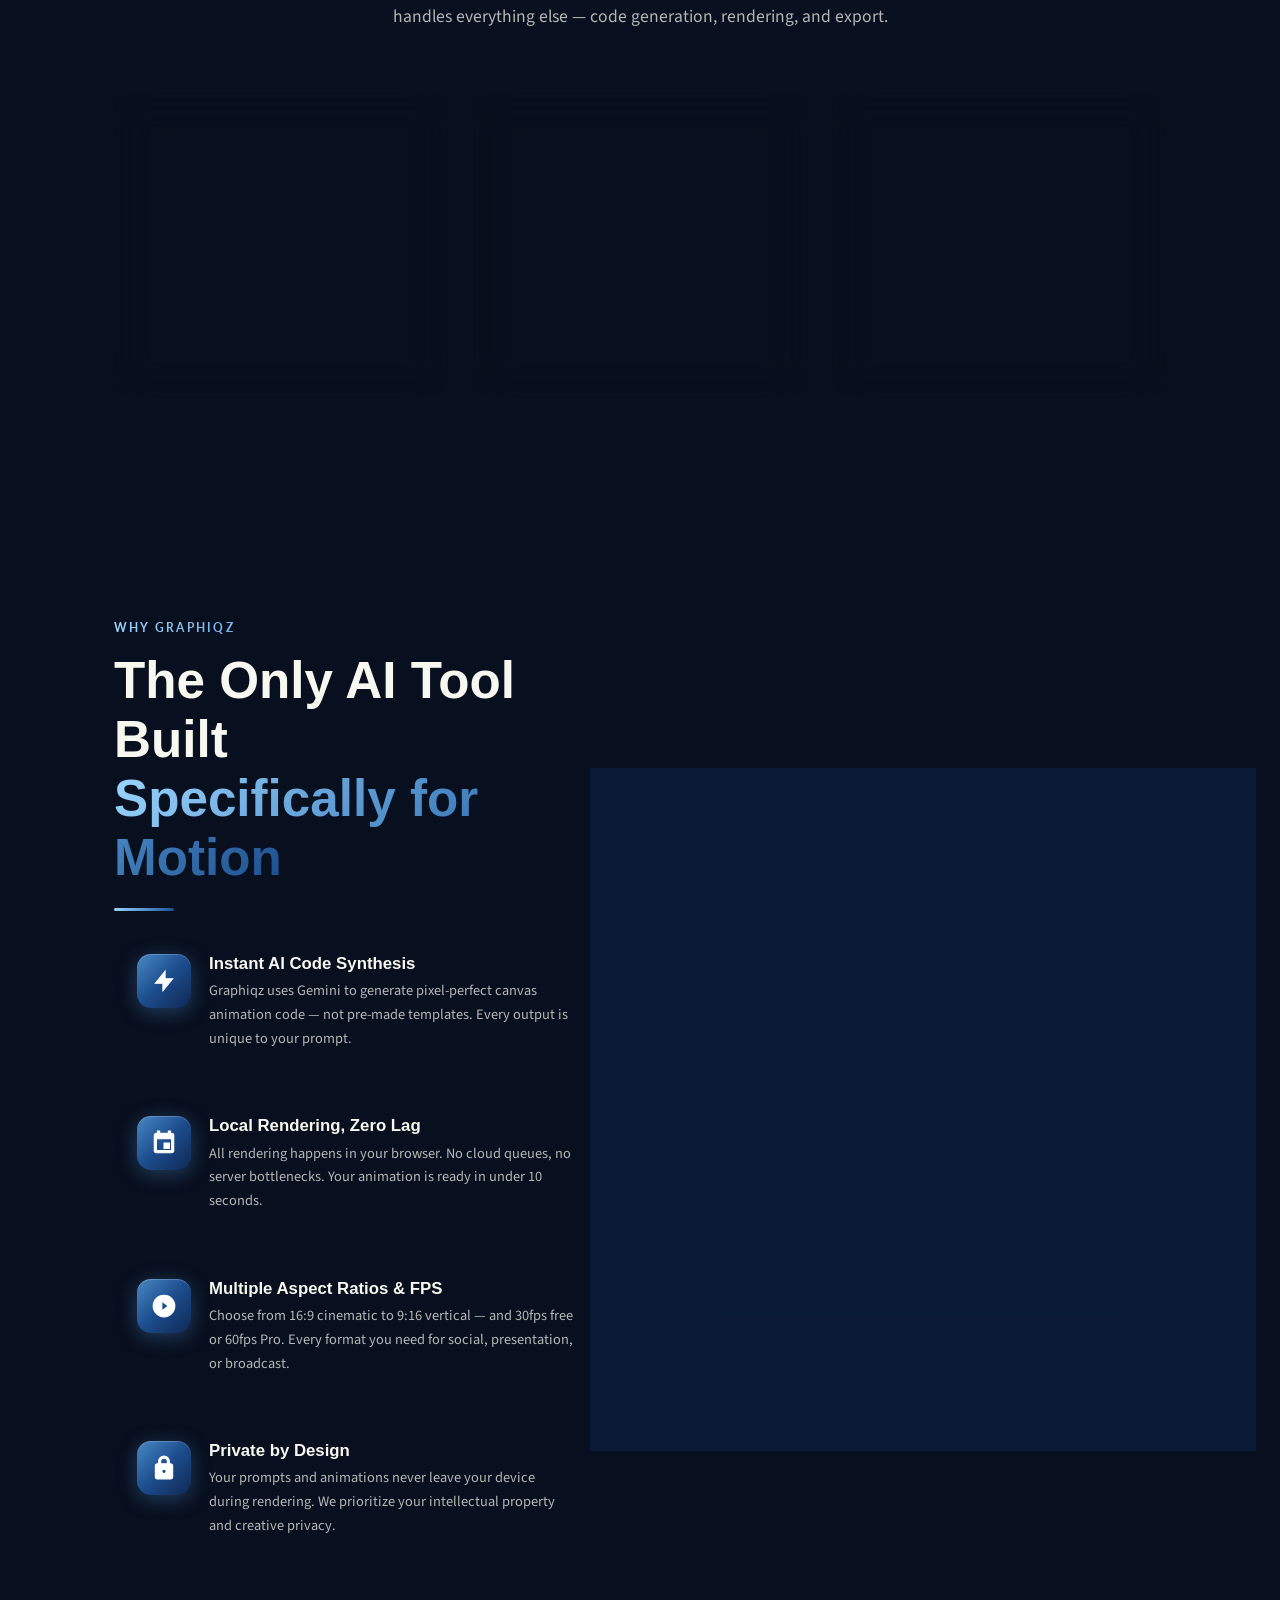
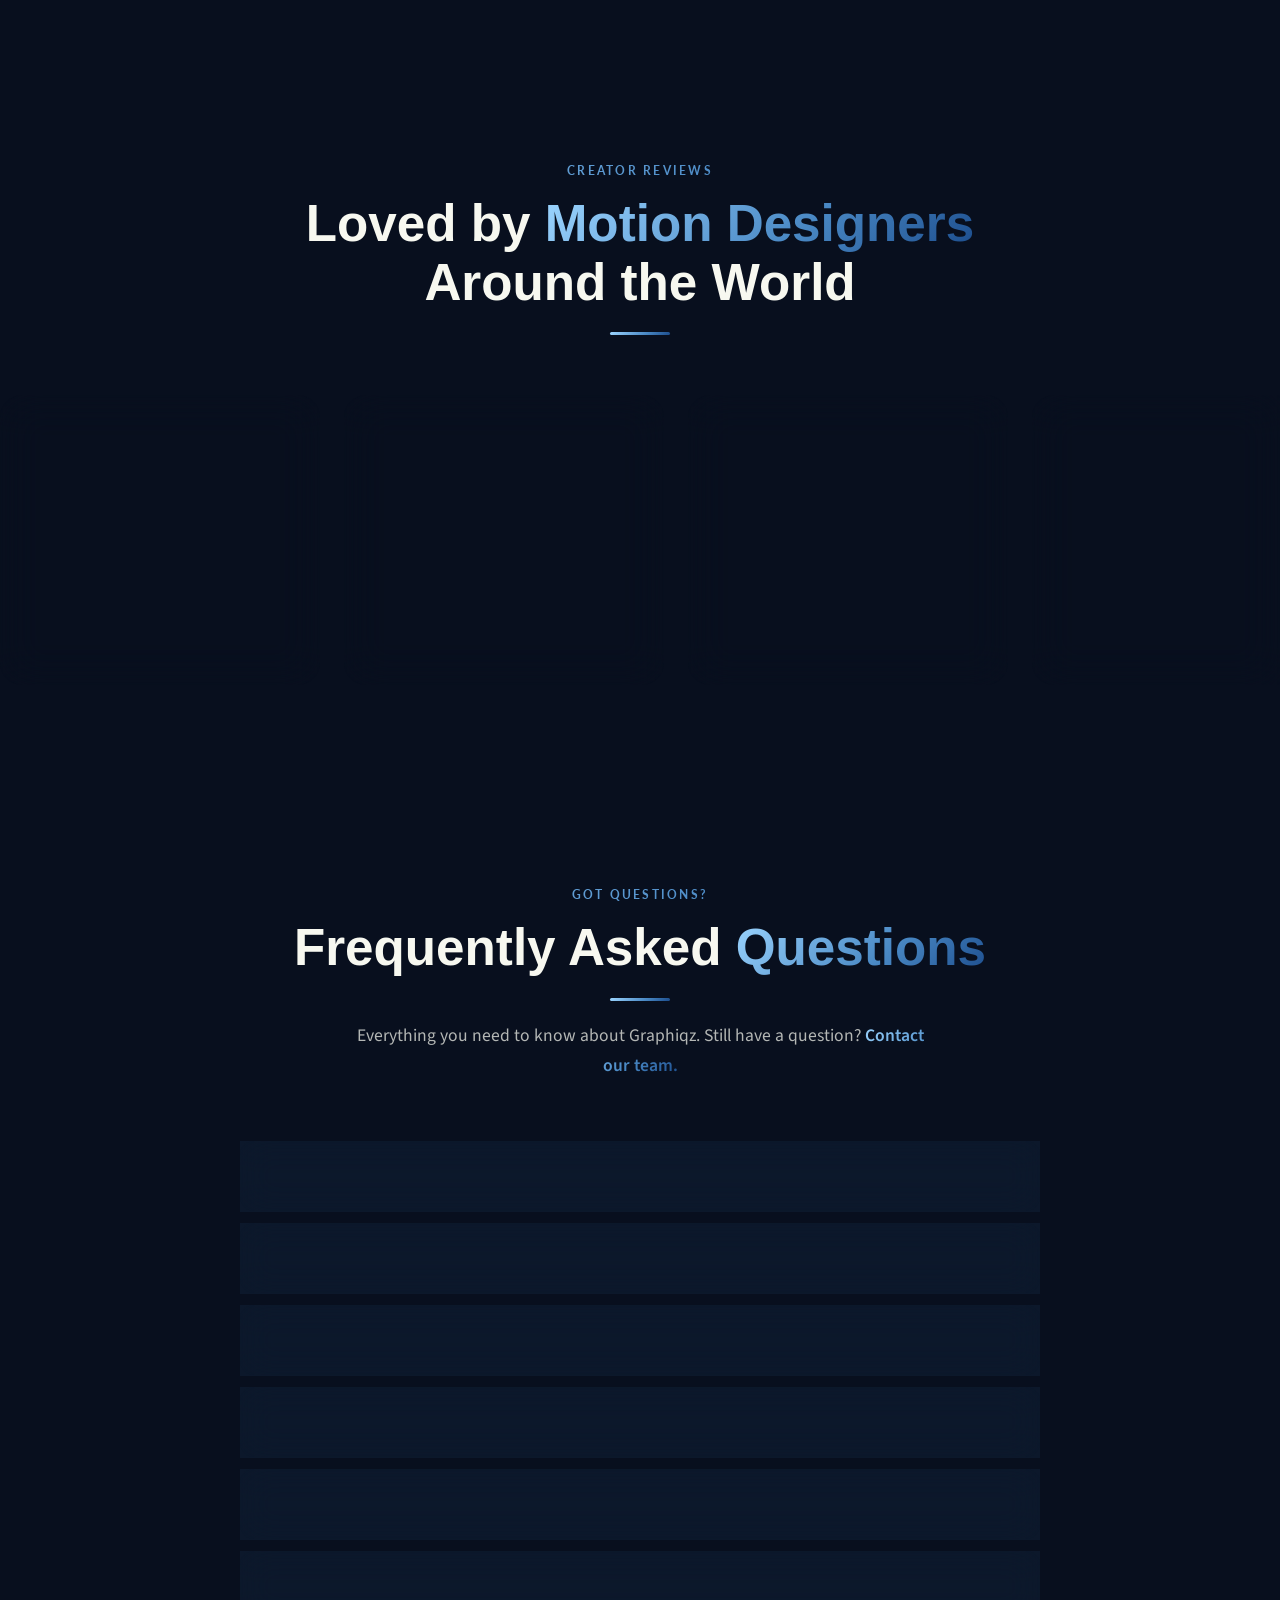
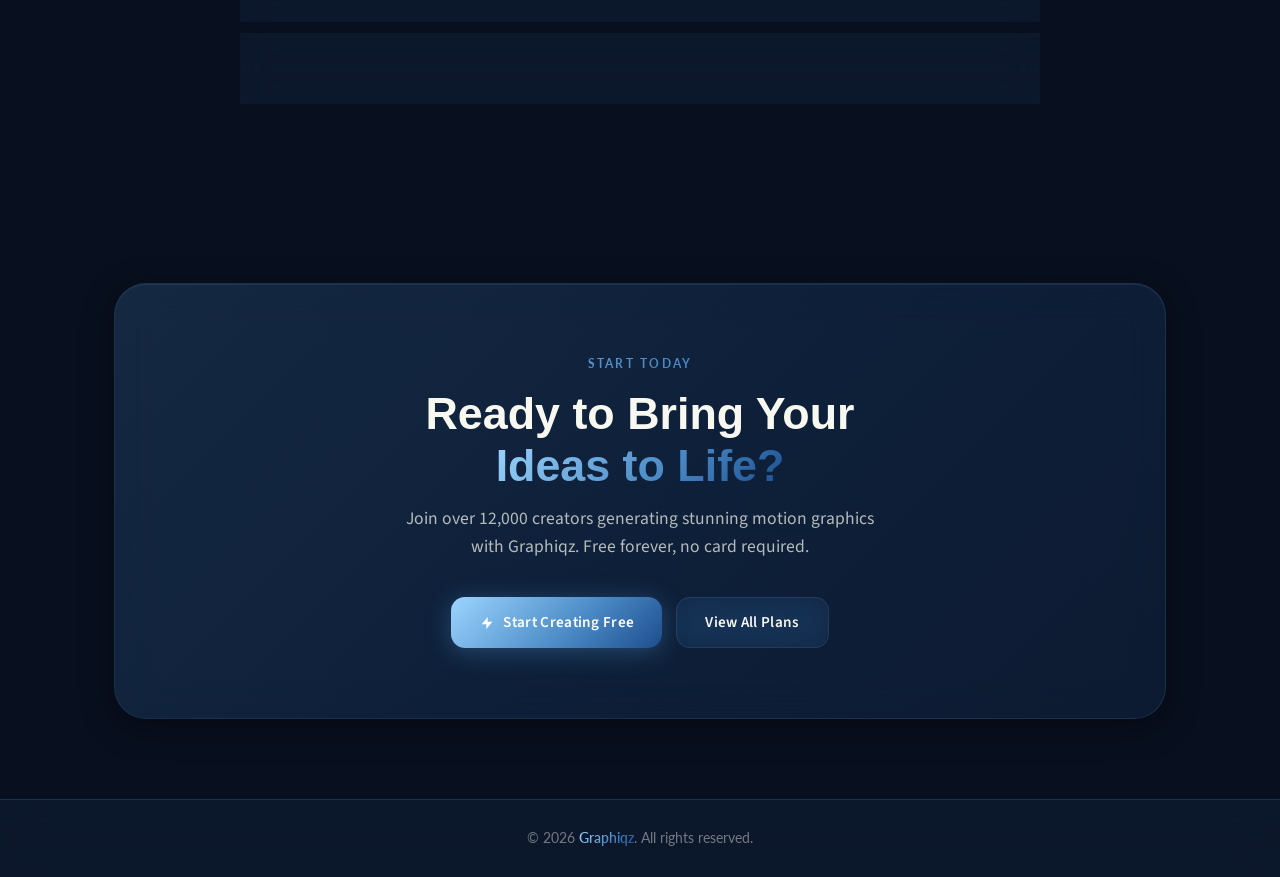
==== commit ee26725c: "ew" ====
--- a/index.html
+++ b/index.html
@@ -52,6 +52,21 @@
   <!-- ── Styles ── -->
   <link rel="stylesheet" href="global.css" />
   <link rel="stylesheet" href="home.css" />
+  <script src="https://cdn.jsdelivr.net/npm/@supabase/supabase-js@2"></script>
+  <script>
+  // Process Google OAuth hash fragment immediately before anything else
+  (function() {
+    if (window.location.hash && window.location.hash.includes('access_token')) {
+      const _sb = window.supabase.createClient(
+        'https://kapcgaowheesxevklbfk.supabase.co',
+        'eyJhbGciOiJIUzI1NiIsInR5cCI6IkpXVCJ9.eyJpc3MiOiJzdXBhYmFzZSIsInJlZiI6ImthcGNnYW93aGVlc3hldmtsYmZrIiwicm9sZSI6ImFub24iLCJpYXQiOjE3ODA0NzgyOTgsImV4cCI6MjA5NjA1NDI5OH0.BIZfJEzEgAMXiNgyQL1t9WtdC6zVjlSjjWOZUNgdRSs'
+      );
+      _sb.auth.getSession().then(({ data: { session } }) => {
+        if (session) history.replaceState(null, '', window.location.pathname);
+      });
+    }
+  })();
+</script>
 </head>
 <body>
 
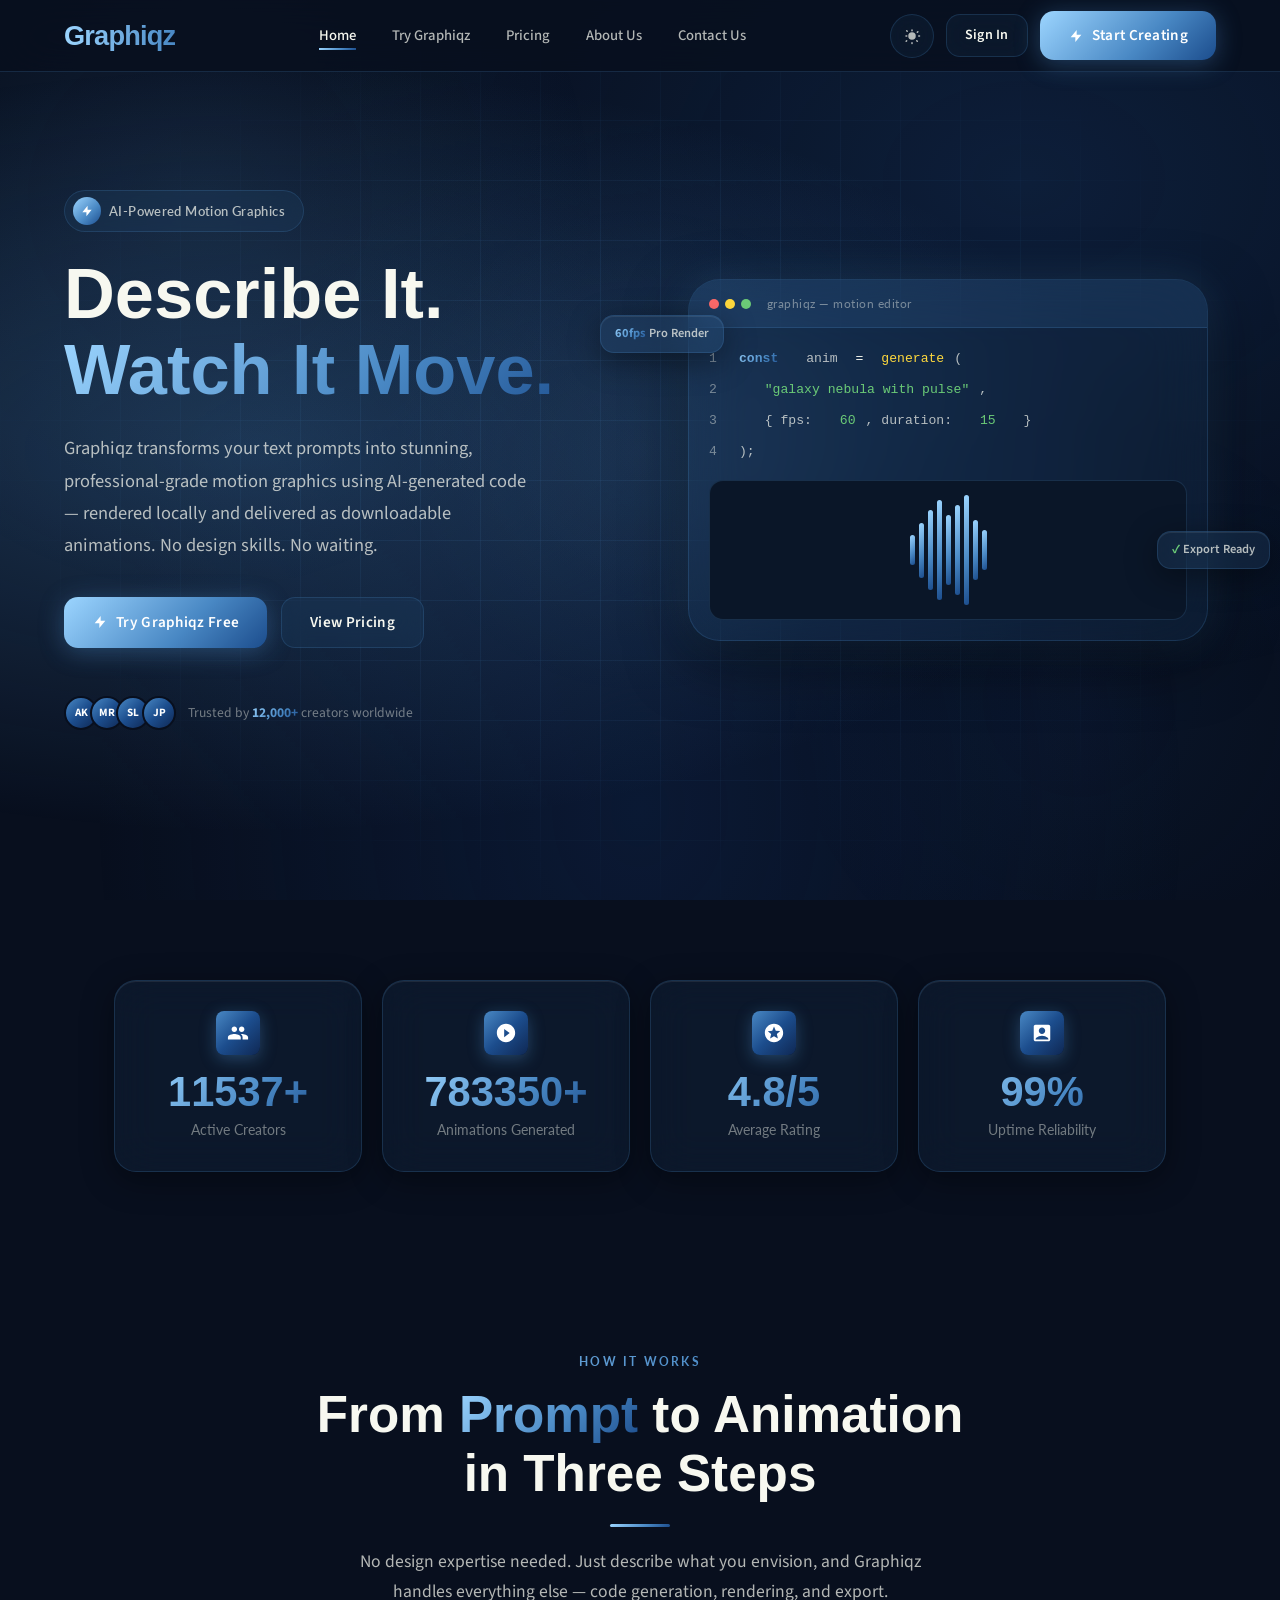
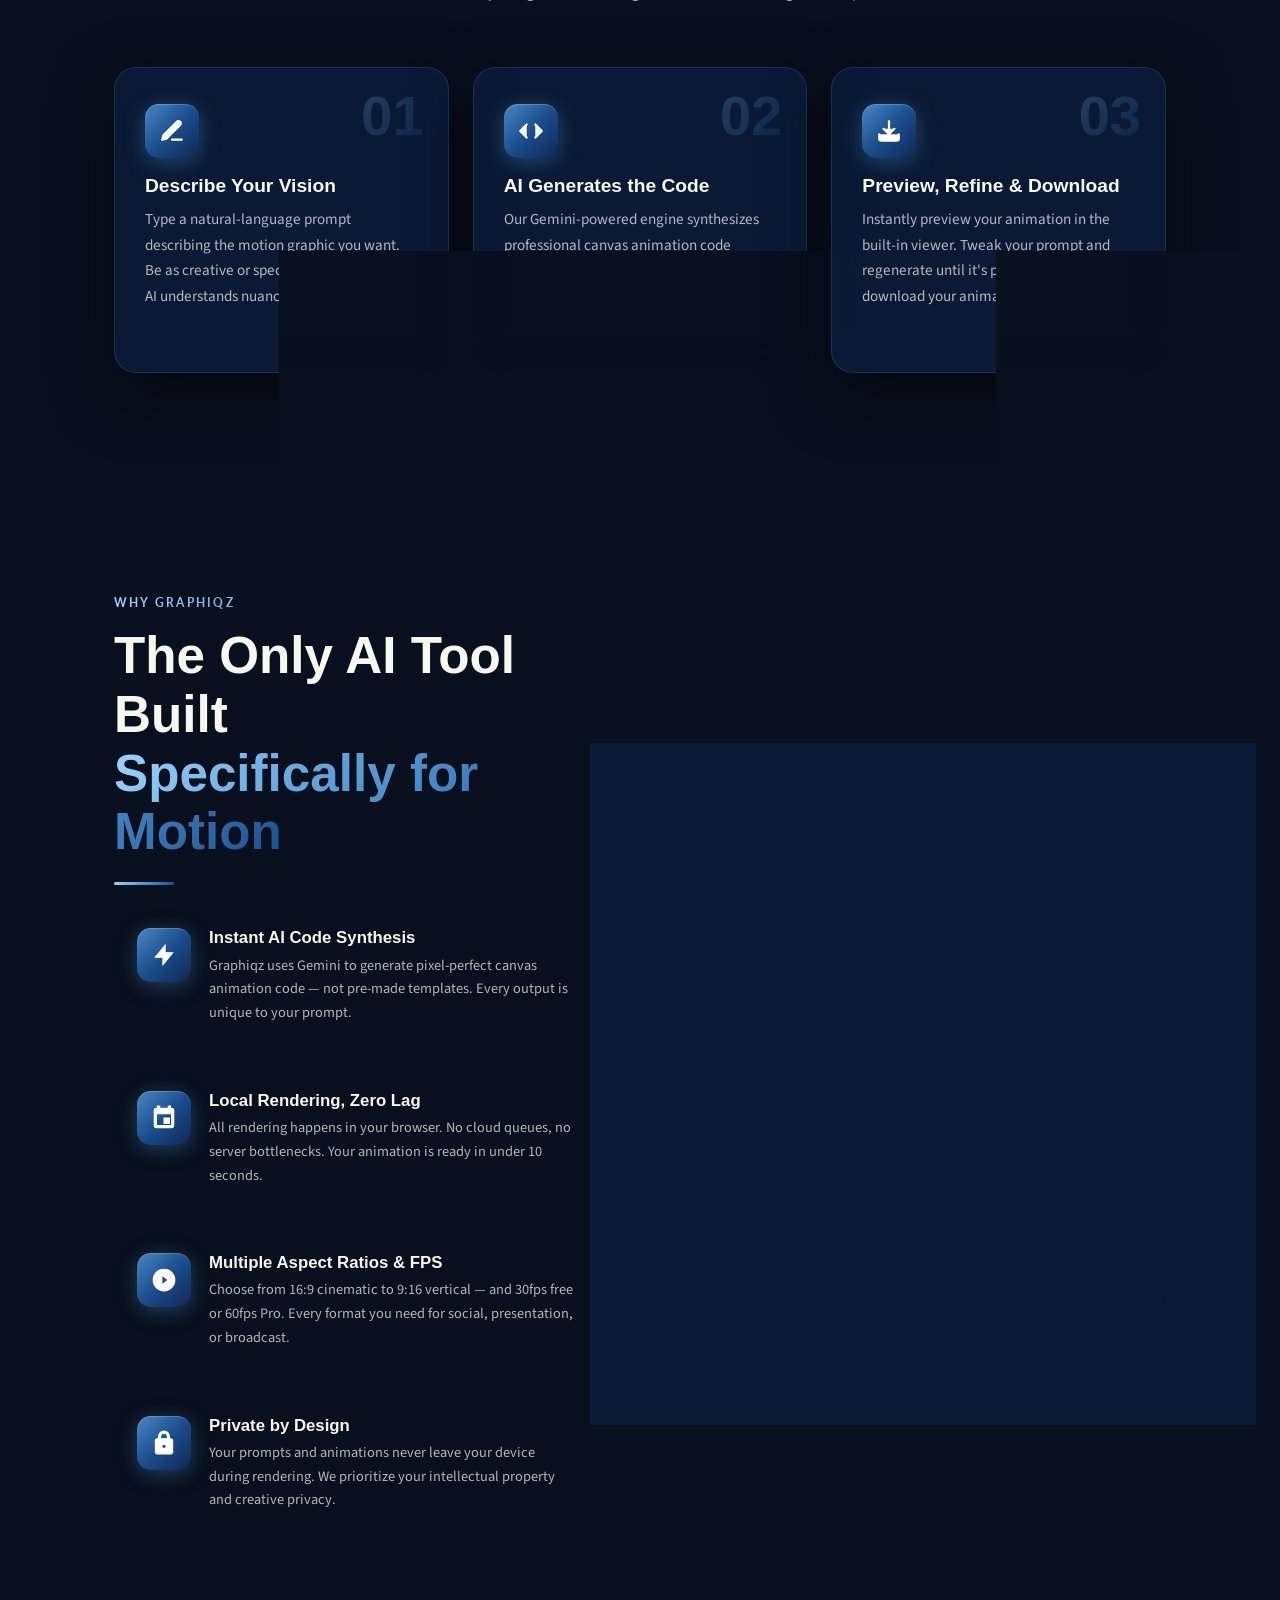
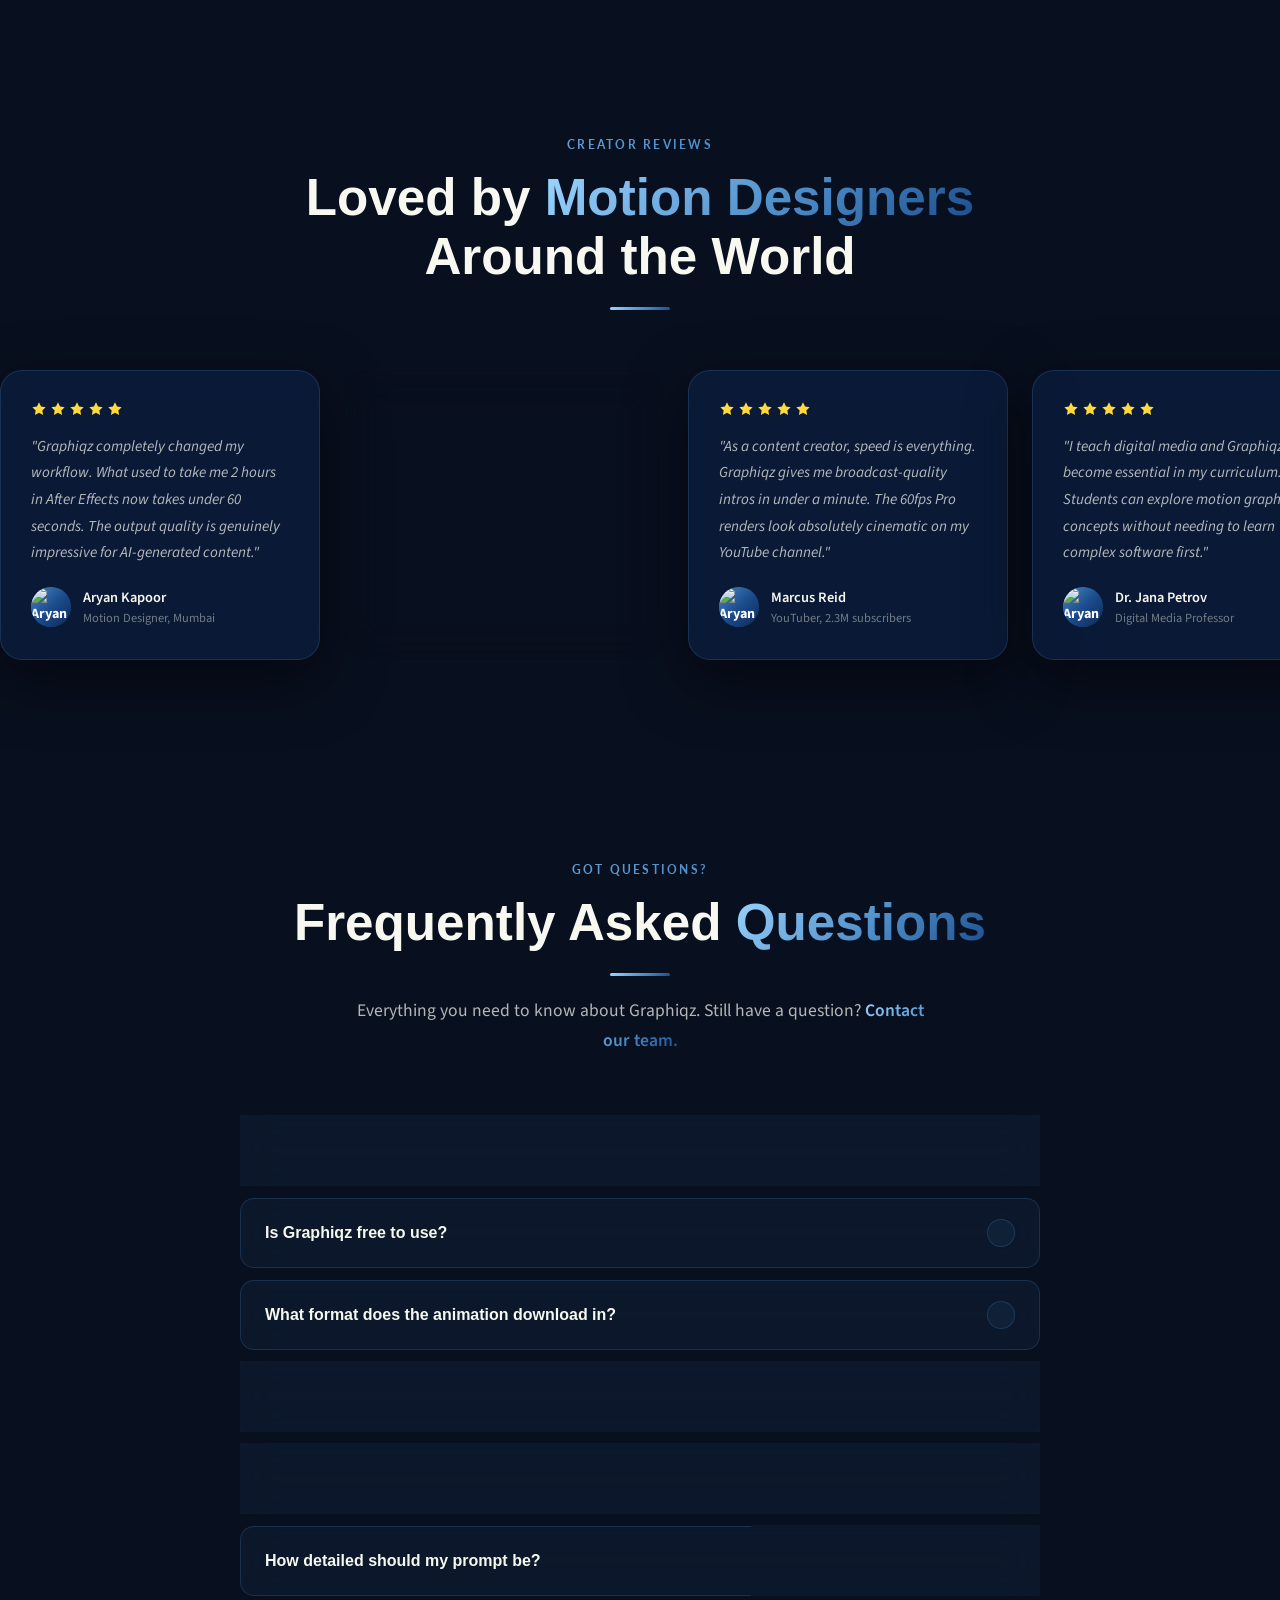
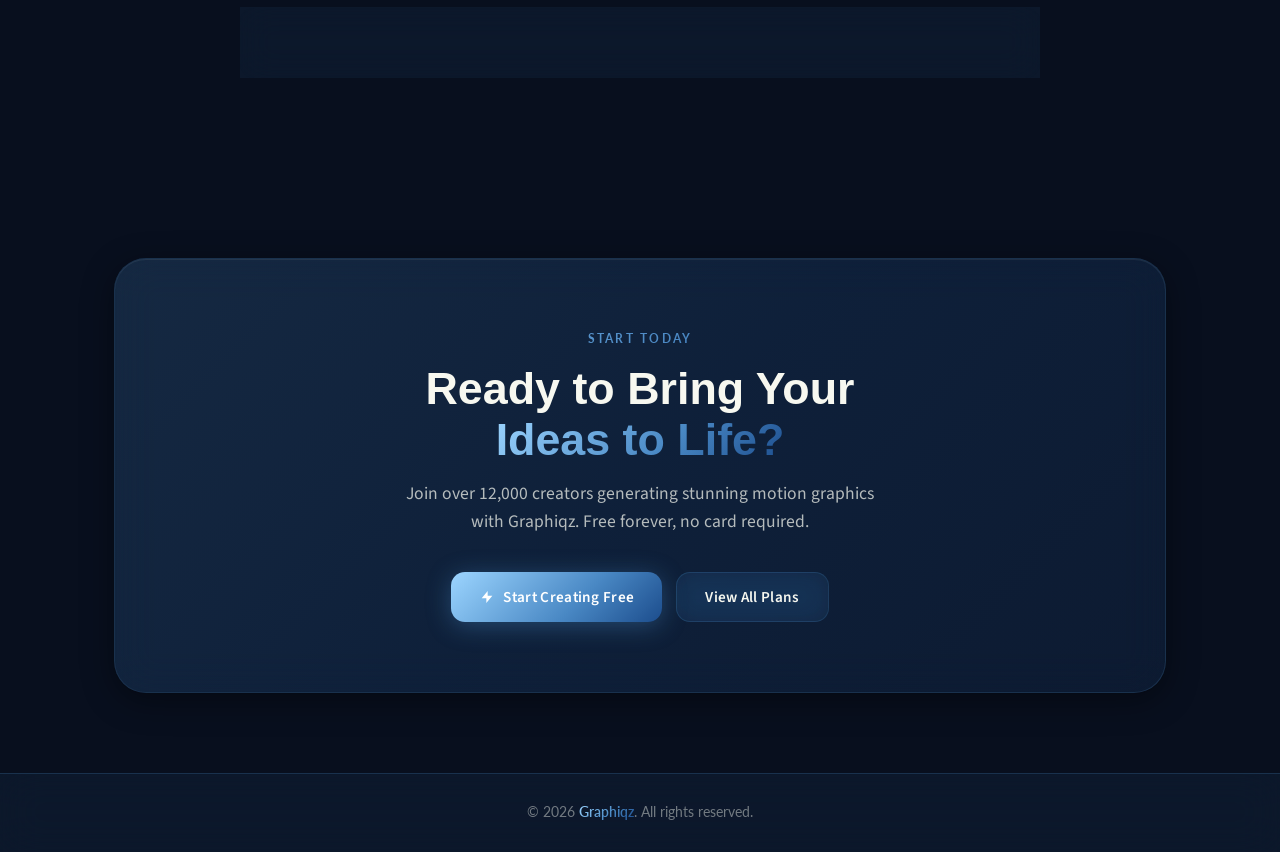
==== commit 687dddeb: "sdgfgaf" ====
--- a/index.html
+++ b/index.html
@@ -107,13 +107,12 @@
   </nav>
 
   <!-- Mobile Nav -->
-  <<div class="mobile-nav" role="navigation">
+ <div class="mobile-nav" role="navigation">
   <a href="index.html">Home</a>
   <a href="tool.html">Try Graphiqz</a>
   <a href="pricing.html">Pricing</a>
   <a href="about.html">About Us</a>
   <a href="contact.html">Contact Us</a>
-  <a href="signin.html" class="btn btn-primary" style="margin-top:8px;justify-content:center;">Sign In</a>
 </div>
 
   <!-- ════════════════════════════════════
--- a/global.css
+++ b/global.css
@@ -771,8 +771,9 @@
 
 @media (max-width: 768px) {
   .nav-links { display: none; }
-  .nav-actions .btn:not(.theme-toggle) { display: none; }
-  .nav-actions { gap: 8px; }
+  .nav-actions .btn { display: none !important; }
+  .nav-actions .theme-toggle { display: none !important; }
+  .nav-actions #user-avatar { display: none !important; }
   .menu-toggle { display: flex; }
   .grid-2 { grid-template-columns: 1fr; }
   .grid-3 { grid-template-columns: 1fr; }
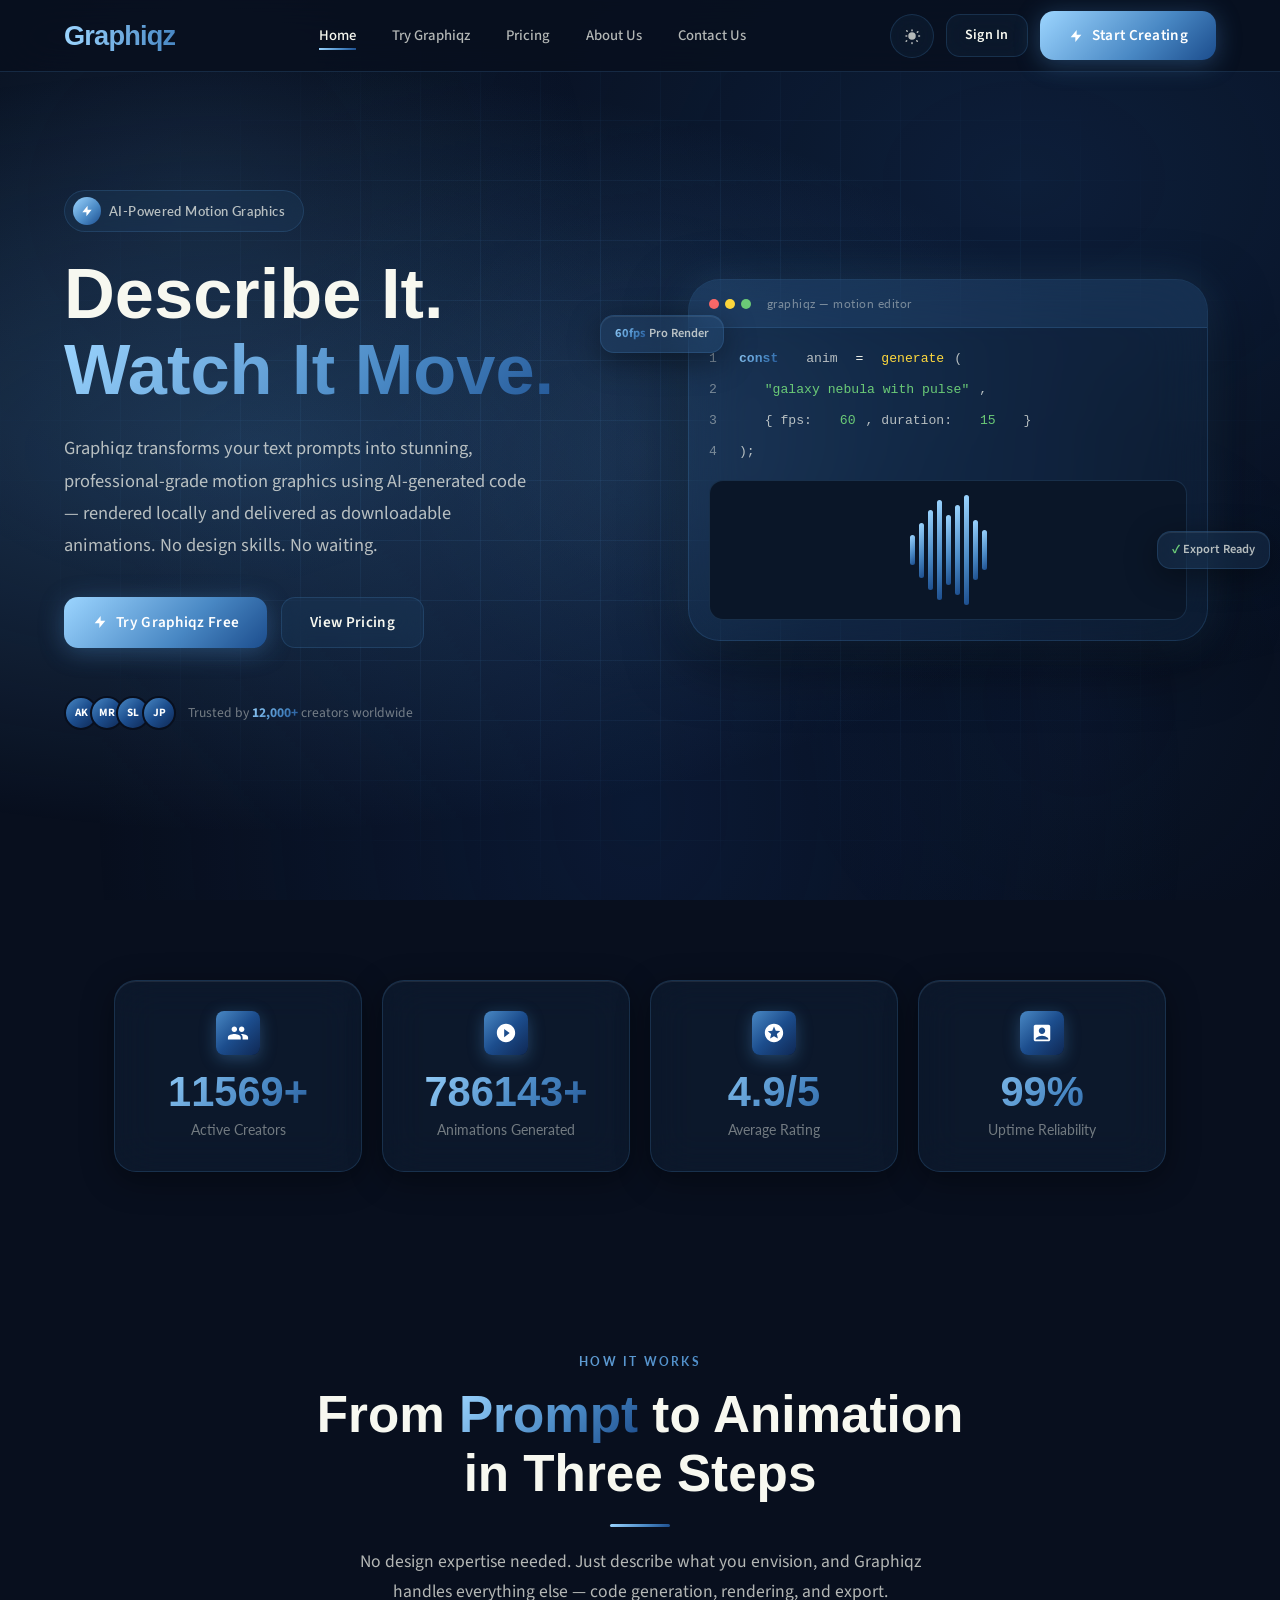
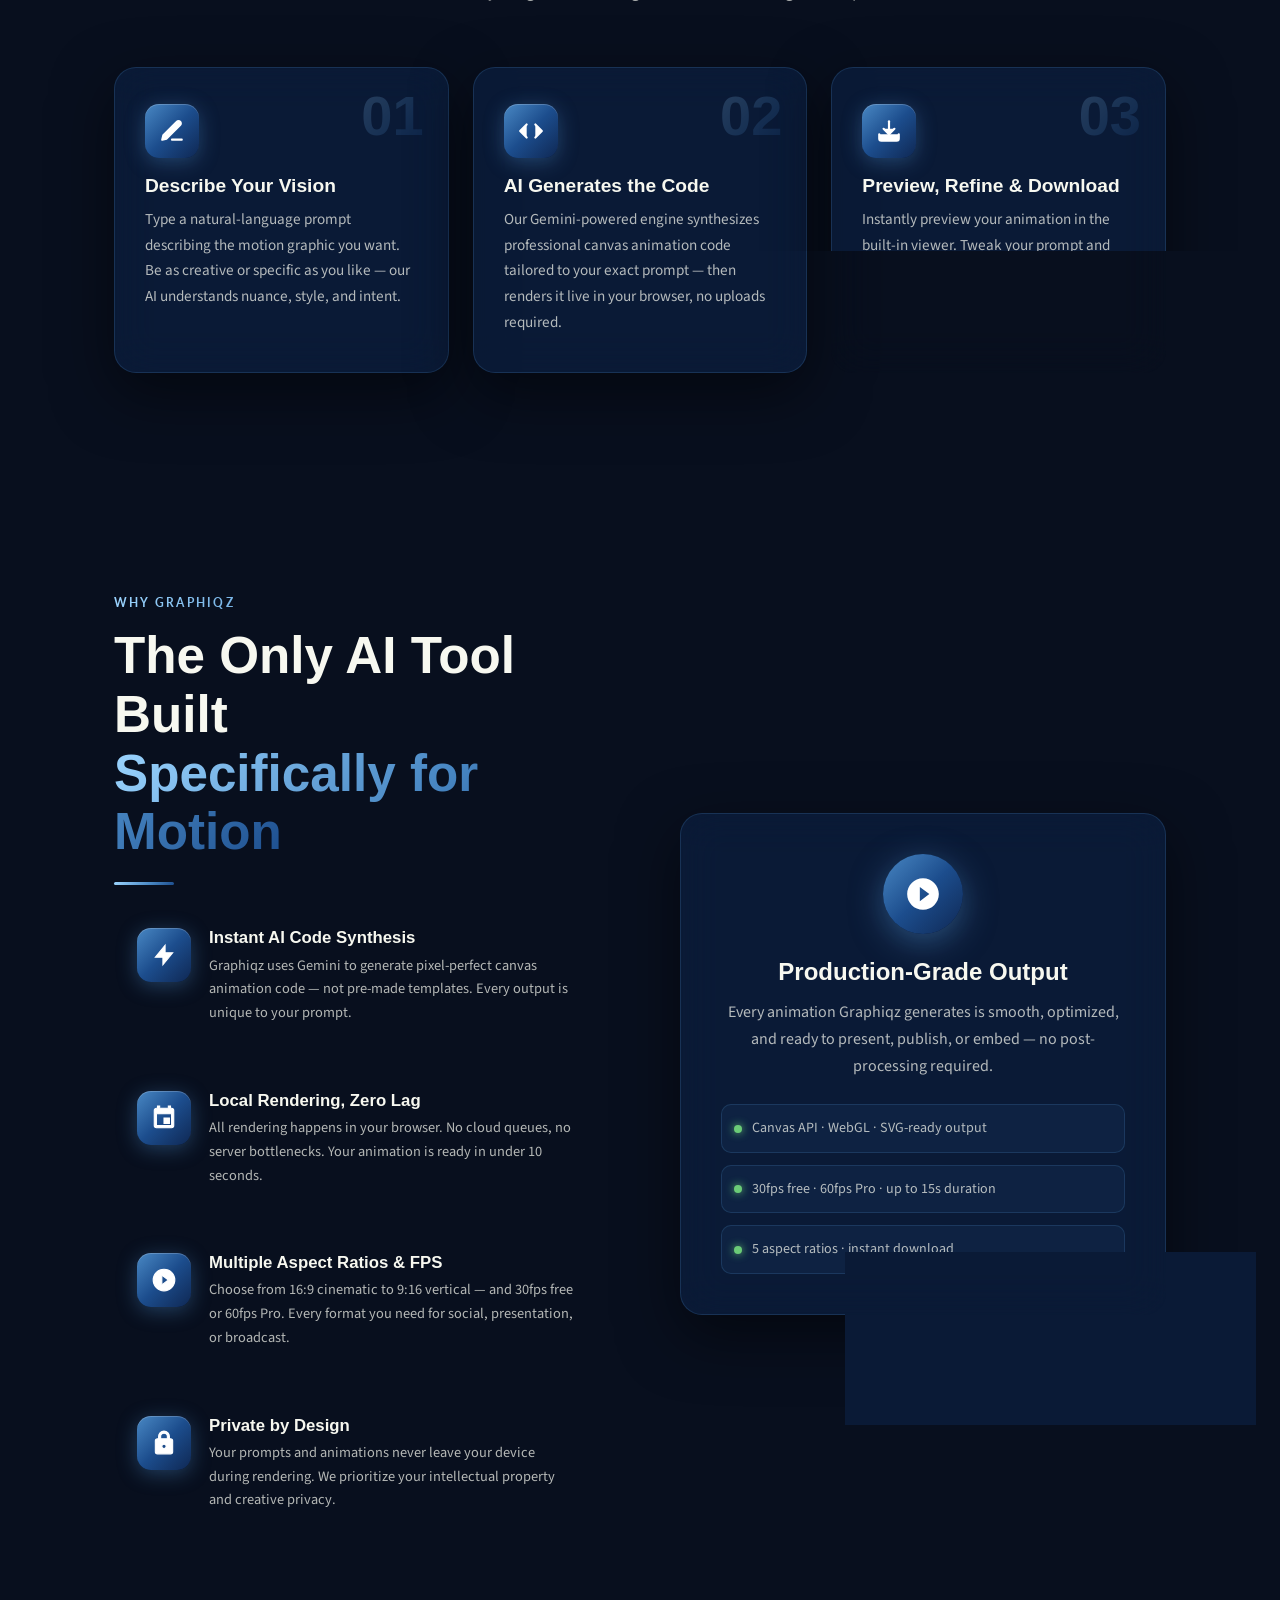
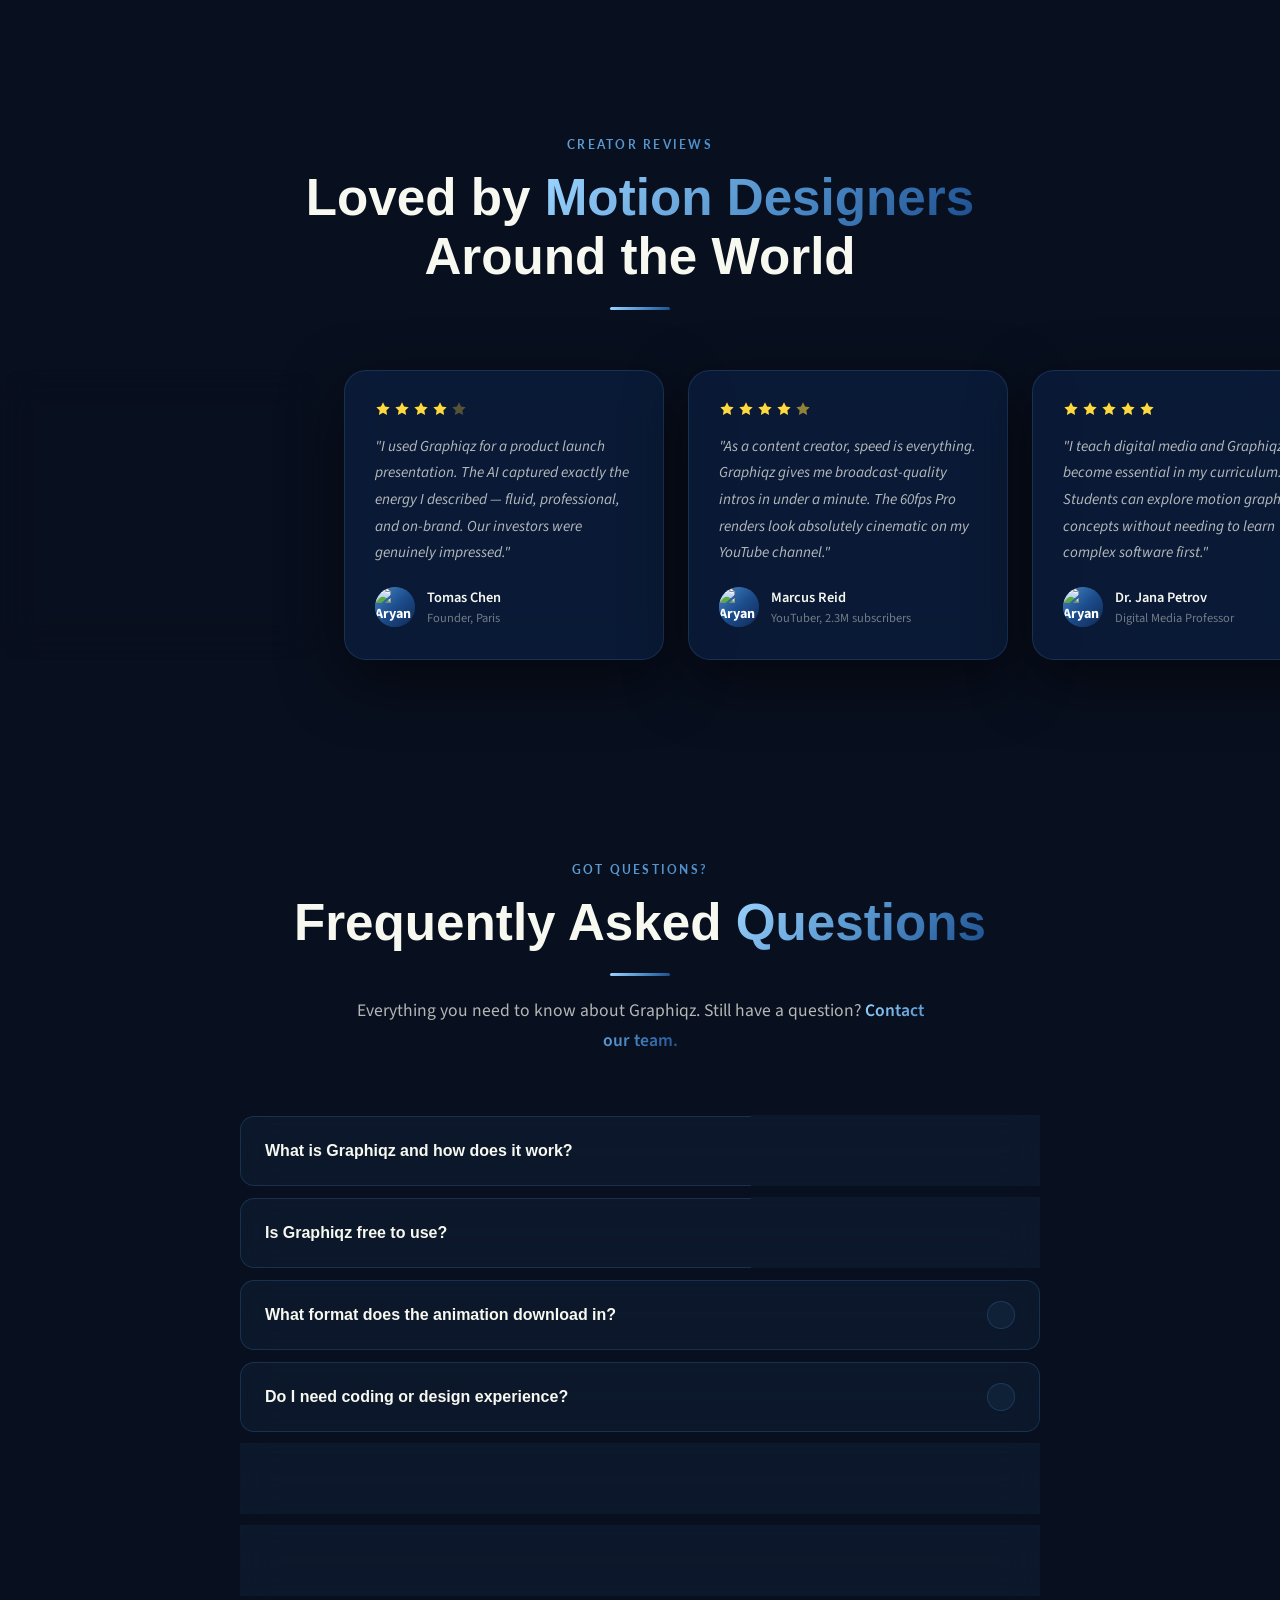
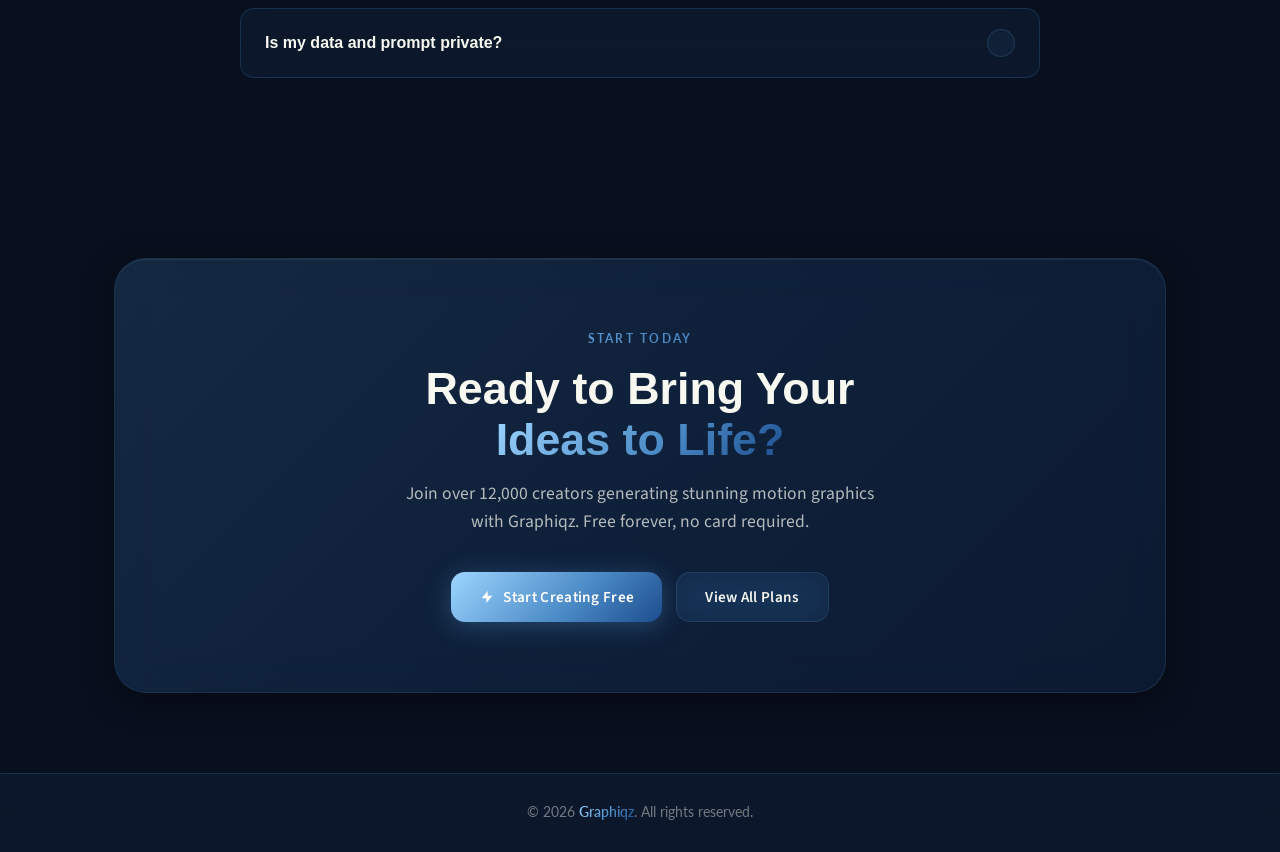
==== commit 47b87c3a: "cscscs" ====
--- a/index.html
+++ b/index.html
@@ -422,13 +422,13 @@
 
       <!-- Card 2 -->
       <article class="glass-card testimonial-card" role="listitem">
-        <div class="testimonial-stars" aria-label="5 out of 5 stars">
-          <svg viewBox="0 0 24 24"><path d="M12 2l3.09 6.26L22 9.27l-5 4.87 1.18 6.88L12 17.77l-6.18 3.25L7 14.14 2 9.27l6.91-1.01L12 2z"/></svg>
-          <svg viewBox="0 0 24 24"><path d="M12 2l3.09 6.26L22 9.27l-5 4.87 1.18 6.88L12 17.77l-6.18 3.25L7 14.14 2 9.27l6.91-1.01L12 2z"/></svg>
-          <svg viewBox="0 0 24 24"><path d="M12 2l3.09 6.26L22 9.27l-5 4.87 1.18 6.88L12 17.77l-6.18 3.25L7 14.14 2 9.27l6.91-1.01L12 2z"/></svg>
-          <svg viewBox="0 0 24 24"><path d="M12 2l3.09 6.26L22 9.27l-5 4.87 1.18 6.88L12 17.77l-6.18 3.25L7 14.14 2 9.27l6.91-1.01L12 2z"/></svg>
-          <svg viewBox="0 0 24 24"><path d="M12 2l3.09 6.26L22 9.27l-5 4.87 1.18 6.88L12 17.77l-6.18 3.25L7 14.14 2 9.27l6.91-1.01L12 2z"/></svg>
-        </div>
+        <div class="testimonial-stars" aria-label="4.5 out of 5 stars">
+  <svg viewBox="0 0 24 24"><path d="M12 2l3.09 6.26L22 9.27l-5 4.87 1.18 6.88L12 17.77l-6.18 3.25L7 14.14 2 9.27l6.91-1.01L12 2z"/></svg>
+  <svg viewBox="0 0 24 24"><path d="M12 2l3.09 6.26L22 9.27l-5 4.87 1.18 6.88L12 17.77l-6.18 3.25L7 14.14 2 9.27l6.91-1.01L12 2z"/></svg>
+  <svg viewBox="0 0 24 24"><path d="M12 2l3.09 6.26L22 9.27l-5 4.87 1.18 6.88L12 17.77l-6.18 3.25L7 14.14 2 9.27l6.91-1.01L12 2z"/></svg>
+  <svg viewBox="0 0 24 24"><path d="M12 2l3.09 6.26L22 9.27l-5 4.87 1.18 6.88L12 17.77l-6.18 3.25L7 14.14 2 9.27l6.91-1.01L12 2z"/></svg>
+  <svg viewBox="0 0 24 24" style="opacity:0.3"><path d="M12 2l3.09 6.26L22 9.27l-5 4.87 1.18 6.88L12 17.77l-6.18 3.25L7 14.14 2 9.27l6.91-1.01L12 2z"/></svg>
+</div>
         <p class="testimonial-text">"I used Graphiqz for a product launch presentation. The AI captured exactly the energy I described — fluid, professional, and on-brand. Our investors were genuinely impressed."</p>
         <div class="testimonial-author">
           <div class="author-avatar"><div class="author-avatar">
@@ -443,14 +443,13 @@
 
       <!-- Card 3 -->
       <article class="glass-card testimonial-card" role="listitem">
-        <div class="testimonial-stars" aria-label="5 out of 5 stars">
-          <svg viewBox="0 0 24 24"><path d="M12 2l3.09 6.26L22 9.27l-5 4.87 1.18 6.88L12 17.77l-6.18 3.25L7 14.14 2 9.27l6.91-1.01L12 2z"/></svg>
-          <svg viewBox="0 0 24 24"><path d="M12 2l3.09 6.26L22 9.27l-5 4.87 1.18 6.88L12 17.77l-6.18 3.25L7 14.14 2 9.27l6.91-1.01L12 2z"/></svg>
-          <svg viewBox="0 0 24 24"><path d="M12 2l3.09 6.26L22 9.27l-5 4.87 1.18 6.88L12 17.77l-6.18 3.25L7 14.14 2 9.27l6.91-1.01L12 2z"/></svg>
-          <svg viewBox="0 0 24 24"><path d="M12 2l3.09 6.26L22 9.27l-5 4.87 1.18 6.88L12 17.77l-6.18 3.25L7 14.14 2 9.27l6.91-1.01L12 2z"/></svg>
-          <svg viewBox="0 0 24 24"><path d="M12 2l3.09 6.26L22 9.27l-5 4.87 1.18 6.88L12 17.77l-6.18 3.25L7 14.14 2 9.27l6.91-1.01L12 2z"/></svg>
-        </div>
-        <p class="testimonial-text">"As a content creator, speed is everything. Graphiqz gives me broadcast-quality intros in under a minute. The 60fps Pro renders look absolutely cinematic on my YouTube channel."</p>
+        <div class="testimonial-stars" aria-label="4.5 out of 5 stars">
+  <svg viewBox="0 0 24 24"><path d="M12 2l3.09 6.26L22 9.27l-5 4.87 1.18 6.88L12 17.77l-6.18 3.25L7 14.14 2 9.27l6.91-1.01L12 2z"/></svg>
+  <svg viewBox="0 0 24 24"><path d="M12 2l3.09 6.26L22 9.27l-5 4.87 1.18 6.88L12 17.77l-6.18 3.25L7 14.14 2 9.27l6.91-1.01L12 2z"/></svg>
+  <svg viewBox="0 0 24 24"><path d="M12 2l3.09 6.26L22 9.27l-5 4.87 1.18 6.88L12 17.77l-6.18 3.25L7 14.14 2 9.27l6.91-1.01L12 2z"/></svg>
+  <svg viewBox="0 0 24 24"><path d="M12 2l3.09 6.26L22 9.27l-5 4.87 1.18 6.88L12 17.77l-6.18 3.25L7 14.14 2 9.27l6.91-1.01L12 2z"/></svg>
+  <svg viewBox="0 0 24 24" style="opacity:0.55"><path d="M12 2l3.09 6.26L22 9.27l-5 4.87 1.18 6.88L12 17.77l-6.18 3.25L7 14.14 2 9.27l6.91-1.01L12 2z"/></svg>
+</div><p class="testimonial-text">"As a content creator, speed is everything. Graphiqz gives me broadcast-quality intros in under a minute. The 60fps Pro renders look absolutely cinematic on my YouTube channel."</p>
         <div class="testimonial-author">
           <div class="author-avatar"><div class="author-avatar">
   <img src="https://i.pravatar.cc/150?img=18" alt="Aryan">
@@ -485,13 +484,13 @@
 
       <!-- Card 5 -->
       <article class="glass-card testimonial-card" role="listitem">
-        <div class="testimonial-stars" aria-label="5 out of 5 stars">
-          <svg viewBox="0 0 24 24"><path d="M12 2l3.09 6.26L22 9.27l-5 4.87 1.18 6.88L12 17.77l-6.18 3.25L7 14.14 2 9.27l6.91-1.01L12 2z"/></svg>
-          <svg viewBox="0 0 24 24"><path d="M12 2l3.09 6.26L22 9.27l-5 4.87 1.18 6.88L12 17.77l-6.18 3.25L7 14.14 2 9.27l6.91-1.01L12 2z"/></svg>
-          <svg viewBox="0 0 24 24"><path d="M12 2l3.09 6.26L22 9.27l-5 4.87 1.18 6.88L12 17.77l-6.18 3.25L7 14.14 2 9.27l6.91-1.01L12 2z"/></svg>
-          <svg viewBox="0 0 24 24"><path d="M12 2l3.09 6.26L22 9.27l-5 4.87 1.18 6.88L12 17.77l-6.18 3.25L7 14.14 2 9.27l6.91-1.01L12 2z"/></svg>
-          <svg viewBox="0 0 24 24"><path d="M12 2l3.09 6.26L22 9.27l-5 4.87 1.18 6.88L12 17.77l-6.18 3.25L7 14.14 2 9.27l6.91-1.01L12 2z"/></svg>
-        </div>
+       <div class="testimonial-stars" aria-label="3.5 out of 5 stars">
+  <svg viewBox="0 0 24 24"><path d="M12 2l3.09 6.26L22 9.27l-5 4.87 1.18 6.88L12 17.77l-6.18 3.25L7 14.14 2 9.27l6.91-1.01L12 2z"/></svg>
+  <svg viewBox="0 0 24 24"><path d="M12 2l3.09 6.26L22 9.27l-5 4.87 1.18 6.88L12 17.77l-6.18 3.25L7 14.14 2 9.27l6.91-1.01L12 2z"/></svg>
+  <svg viewBox="0 0 24 24"><path d="M12 2l3.09 6.26L22 9.27l-5 4.87 1.18 6.88L12 17.77l-6.18 3.25L7 14.14 2 9.27l6.91-1.01L12 2z"/></svg>
+  <svg viewBox="0 0 24 24" style="opacity:0.5"><path d="M12 2l3.09 6.26L22 9.27l-5 4.87 1.18 6.88L12 17.77l-6.18 3.25L7 14.14 2 9.27l6.91-1.01L12 2z"/></svg>
+  <svg viewBox="0 0 24 24" style="opacity:0.2"><path d="M12 2l3.09 6.26L22 9.27l-5 4.87 1.18 6.88L12 17.77l-6.18 3.25L7 14.14 2 9.27l6.91-1.01L12 2z"/></svg>
+</div>
         <p class="testimonial-text">"The free tier alone is better than most paid tools I've tried. The prompt understanding is exceptional — it gets the difference between 'smooth' and 'energetic' perfectly."</p>
         <div class="testimonial-author">
           <div class="author-avatar"><div class="author-avatar">
